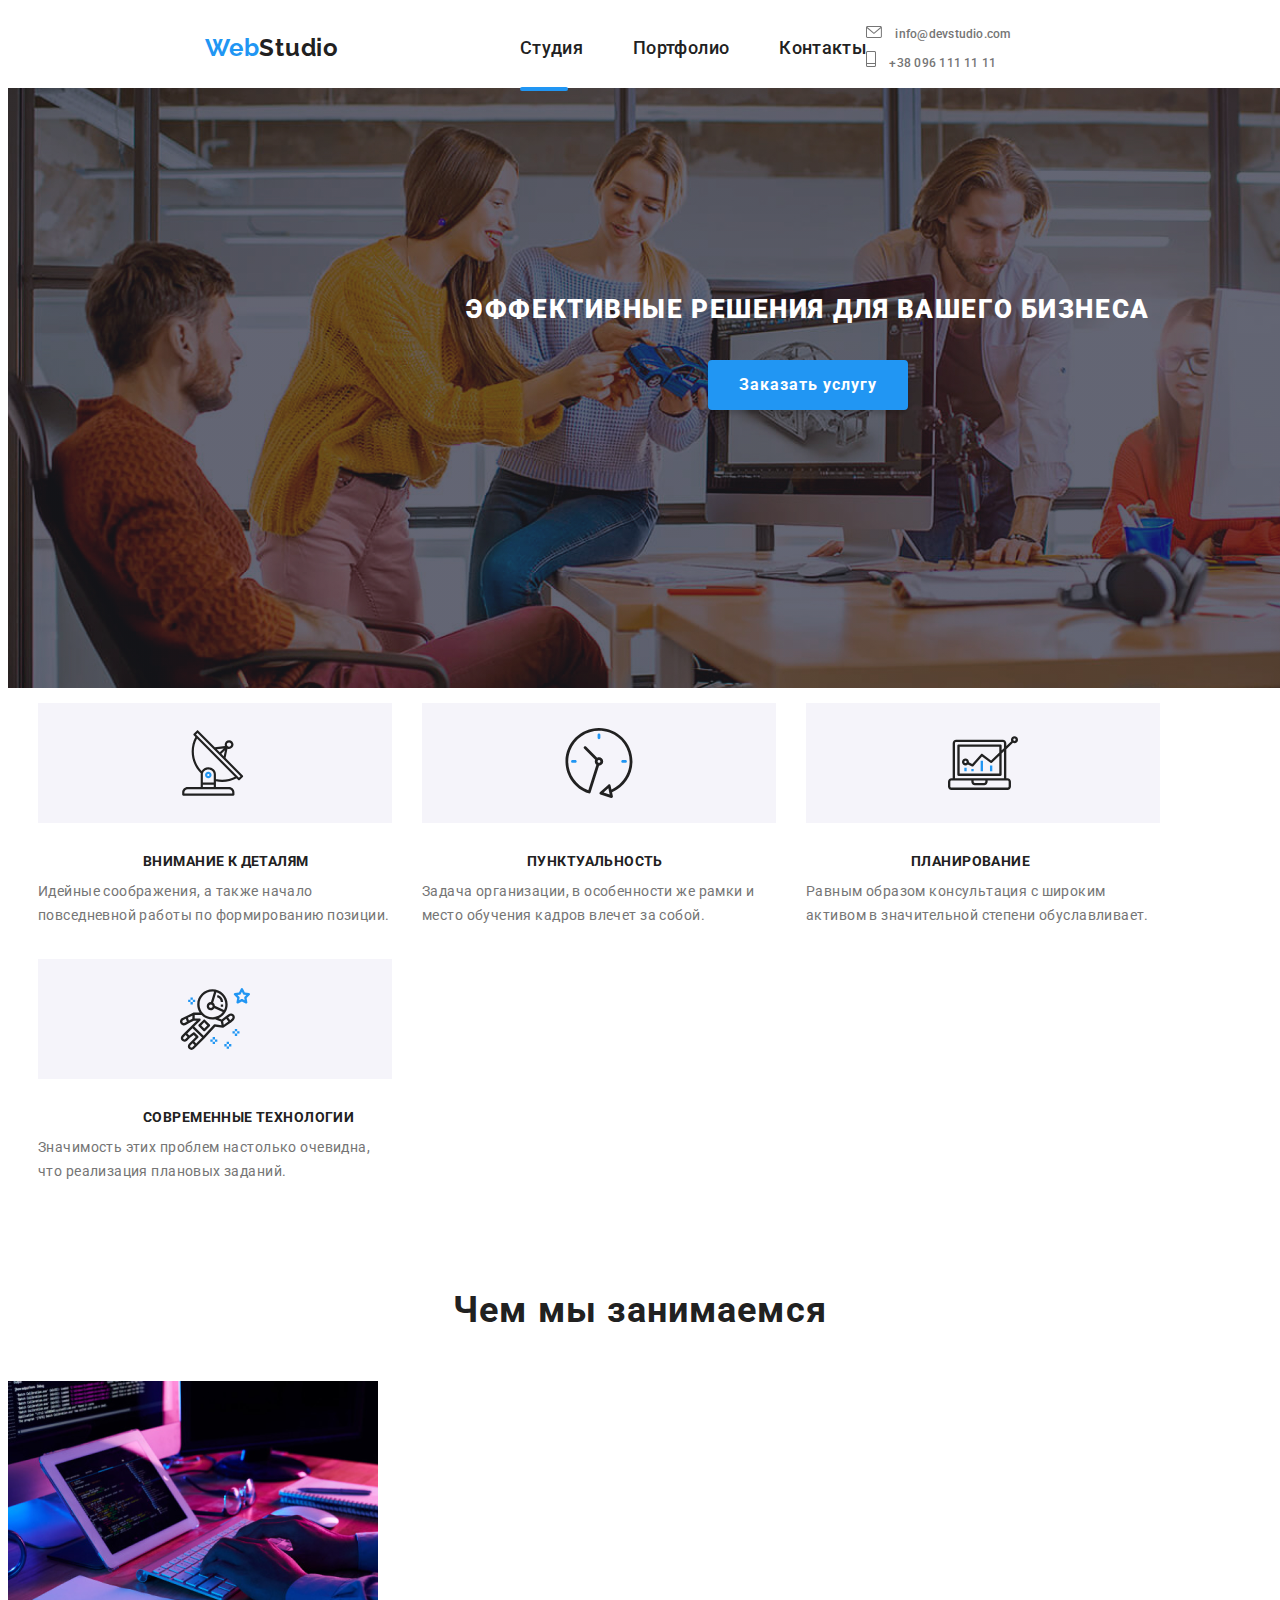
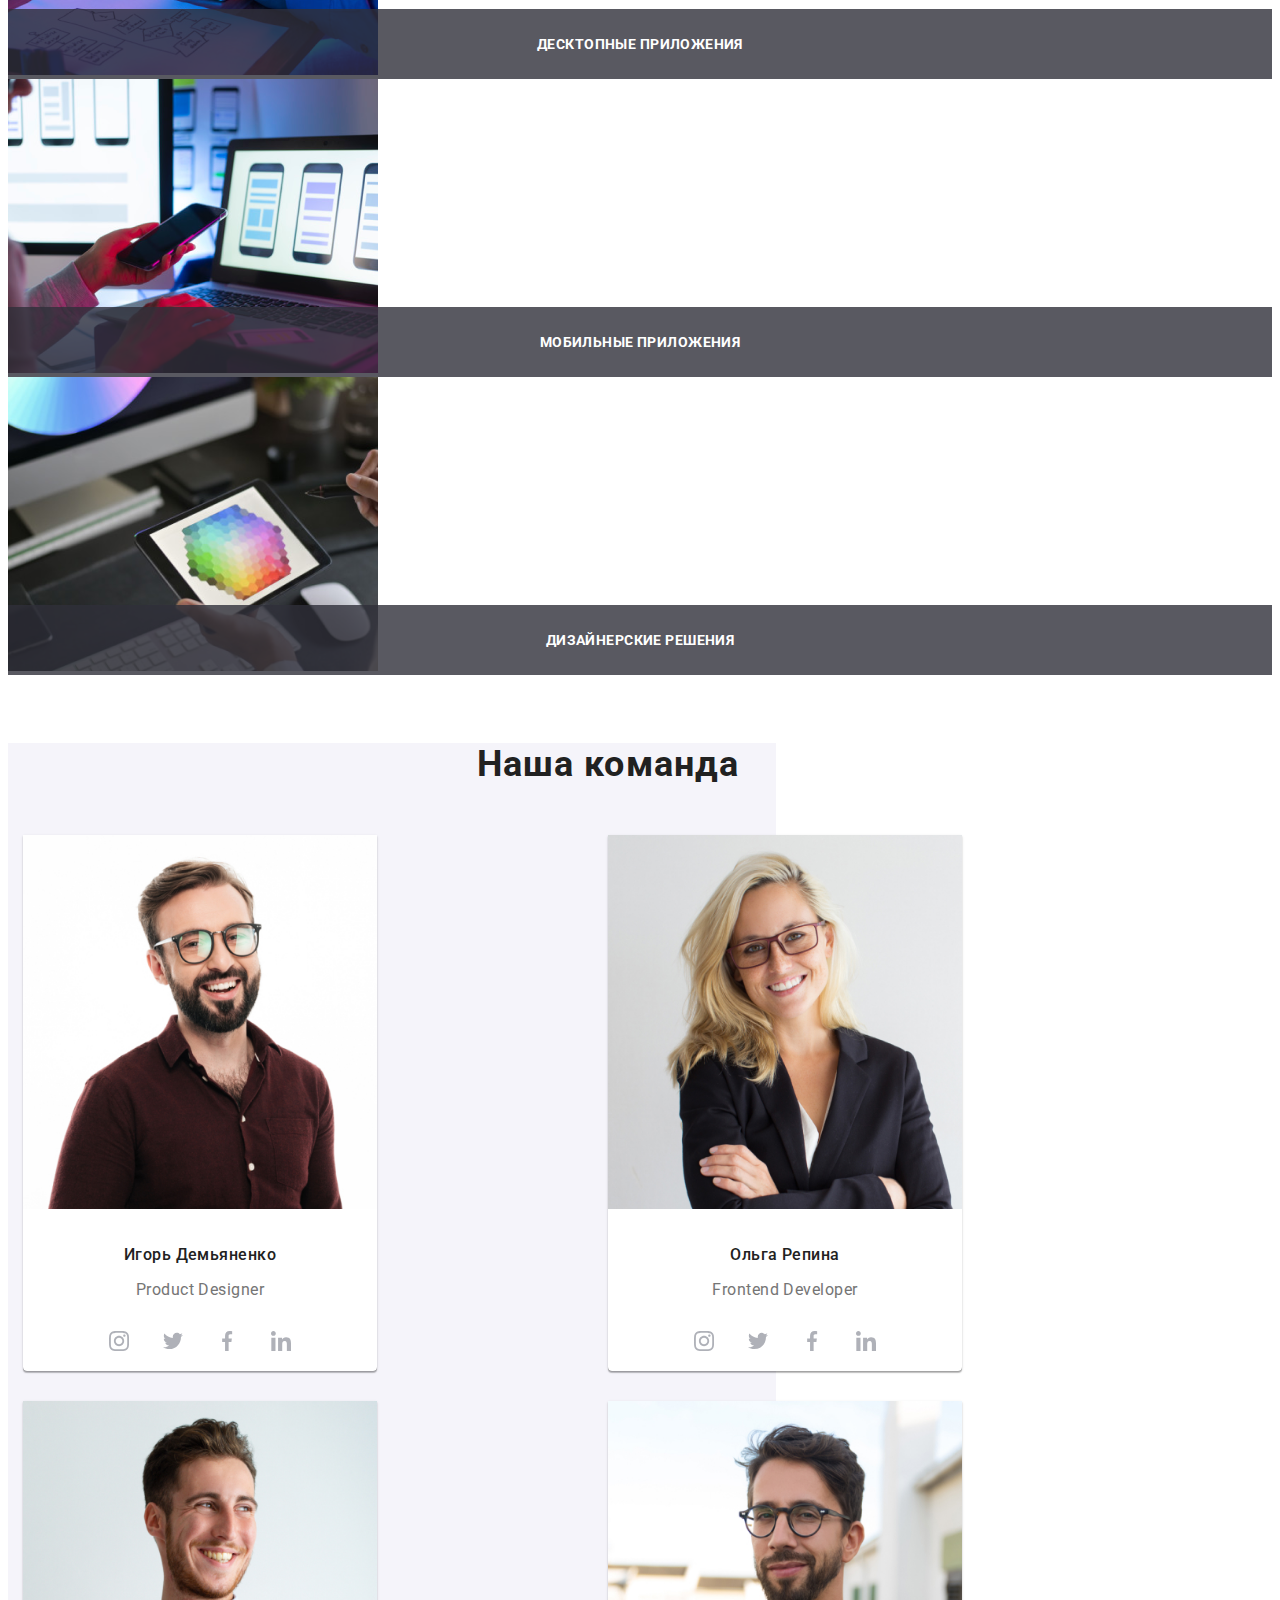
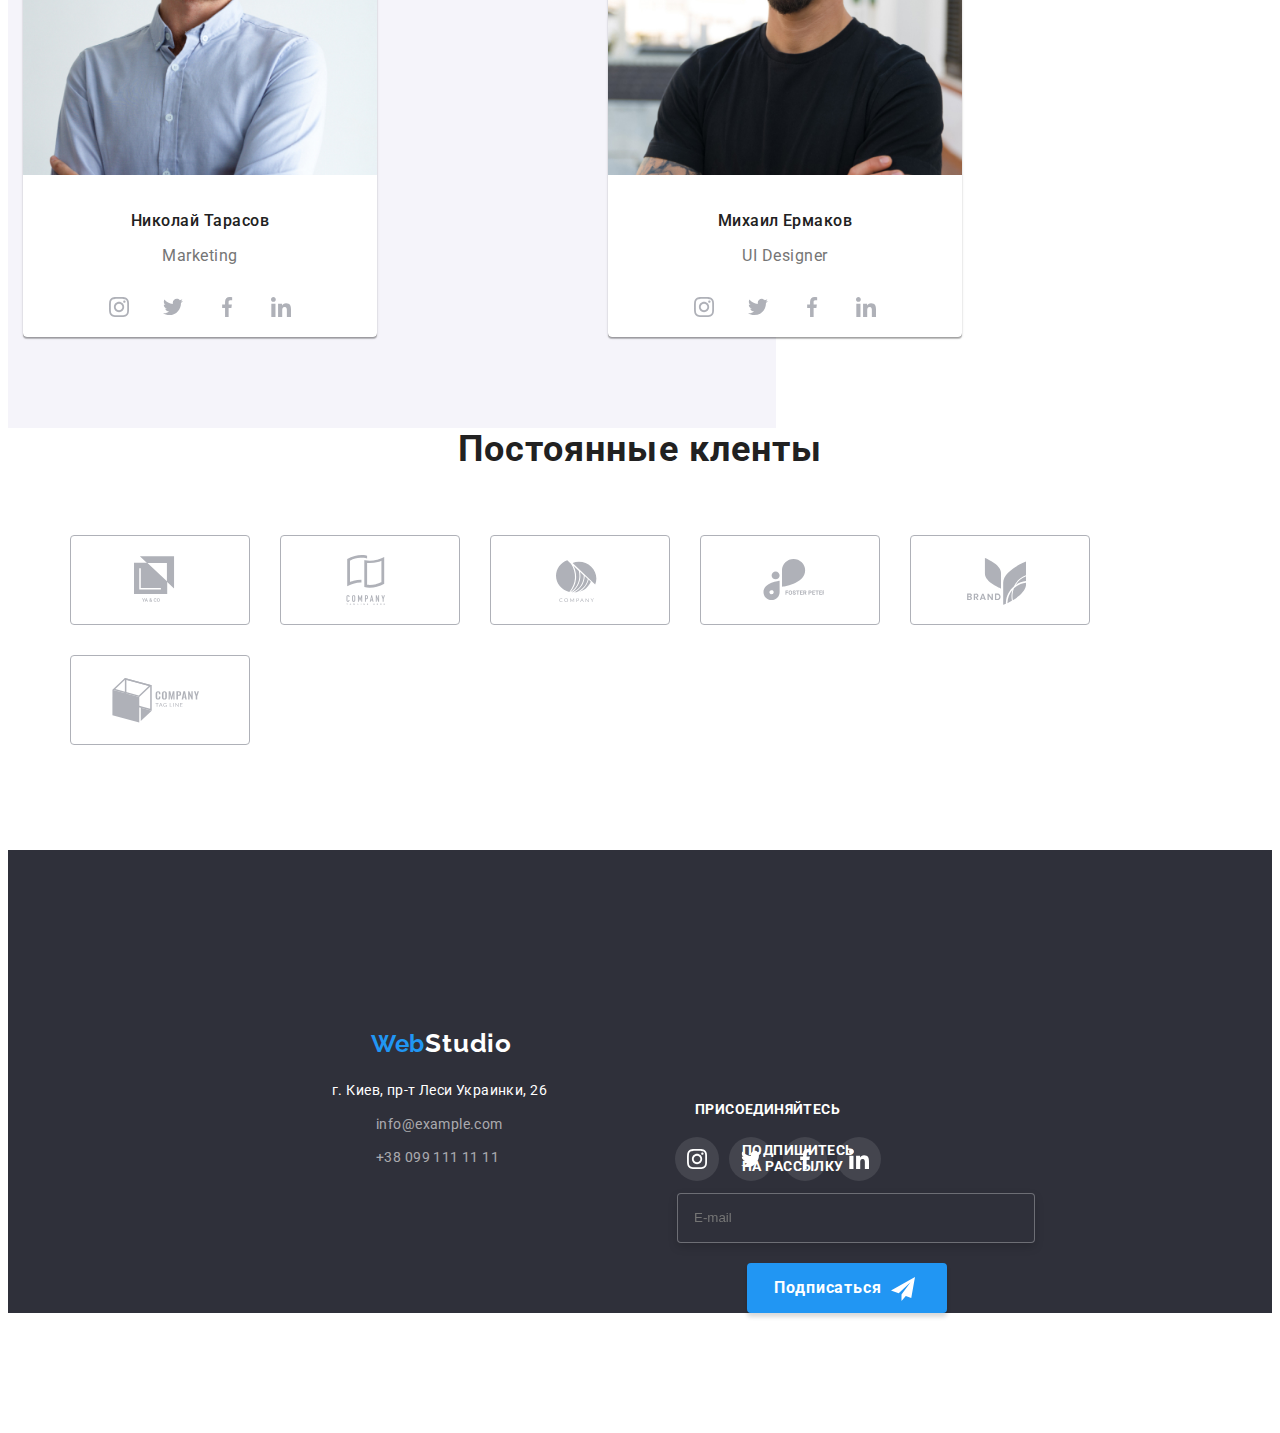
==== index.html @ 02d56c8c "update" ====
<!DOCTYPE html>
<html lang="ru">

<head>
    <meta charset="UTF-8" />
    <meta name="viewport" content="width=device-width, initial-scale=1.0" />
    <link href="https://fonts.googleapis.com/css2?family=Raleway:wght@700&family=Roboto:wght@400;500&display=swap" rel="stylesheet">
    <link rel="stylesheet" href="https://cdnjs.cloudflare.com/ajax/libs/modern-normalize/1.0.0/modern-normalize.min.css"
        integrity="sha512-ISS7cAi1PEhQ8jnbJpJZMd29NlhNj4AWYyLOSp2CE/CsHxTCu+r+t0D2yoJudVrd0/8fTVPUVDzY5Tvli75u/g=="
        crossorigin="anonymous" />
    <link rel="stylesheet" href="./sass/main.css">
    <title>Document</title>
</head>

<body>




    
    <!-- nav -->
    <header class="header">
        <div class="container">
            <nav class="navbar">

                
                    <button type="button"
                     class="menu-button"
                    aria-expanded="false"
                    aria-controls="menu-container"
                    data-menu-button>
                    <svg
                    width="40"
                    height="40"
                    aria-label="Переключатель мобильного меню">
               
                   
                        
                    
                        <use class="icon-cross" href='./img/svg/close-black.svg'></use>
                        <use class="icon-menu" href="./img/svg/burger.svg"></use>
                    </svg>
                    
                   
                </button>

                  <ul class="list webstudio">
                    <li class="item">
                        <a class="link-portfolio" href="index.html" lang="en"><span
                            class="webstudio-span">Web</span><span class="webstudio-span-studio">Studio</span></a>
                    </li>
                    
                </ul>

                <div class="menu-container" id="menu-container" data-menu>
                        <ul class="list portfolio-contacts">
                   
                       
                    
                    <li class="item"><a class="link-portfolio studio" href="">Студия</a></li>
                    <li class="item"><a class="link-portfolio portfolio-index" href="portfolio.html">Портфолио</a></li>
                    <li class="item"><a class="link-portfolio contact" href="">Контакты</a></li>
                   


                </ul>

                <ul class="list contacts">
                    <li class="item">
                       
                        <a class="link-mail" href="mailto:info@devstudio.com" lang="en">
                            <svg class="envelope">
                                <use href = "./img/svg/sprite.svg#envelope">
    
                                </use>
                            </svg>
                            info@devstudio.com</a>
                       
                       
                    </li>
                  
                    <li class="item">
                        
                        <a class="contacts-phone" href="tel:+380961111111">
                            <svg class="smartphone">
                                <use href = "./img/svg/sprite.svg#smartphone">
                                    </use>
                            </svg>
                            +38 096 111 11 11</a>
                        </li>
                </ul>
                </div>
               
               
                     
                
               
            </nav>
        </div>
    </header>
   
        <!-- герой -->
    <section class="hero overlay">
        <div class="container-no-padding-hero">
            <h1 class="hero-title">Эффективные решения для вашего бизнеса</h1>
            
           
            <button class="hero-link" data-modal-open> Заказать услугу</button>

        
         </div>
    </section>

    <!-- чем мы занимаемся -->

    <section class="features">
       <div class="container">
        <div class="flex-container">
            
           <ul class="list flex-container">
               
               <li class="flex-element">
                <div class="tumb">
                    <svg class="clock"  style="width:65.32px; height:70px;">
               <use href = "./img/svg/sprite.svg#antenna"></use>
           </svg>
              </div>
              
                    <h3>Внимание к деталям</h3>
             
               
                   <div class="box">
                    <p class="features-text">Идейные соображения, а также начало повседневной работы по формированию позиции.</p>
                   </div>
                   
                   
                  
                    
            
                   
                  
               </li>
               <li class="flex-element">
                   <div class="tumb">
                         <svg class="clock" style="width:70px; height:70px;">
                    <use href = "./img/svg/sprite.svg#clock"></use>
                </svg>
                   </div>
               
                   
                   <h3 >Пунктуальность</h3>
                   <div class="box">
                    <p class="features-text">Задача организации, в особенности же рамки и место обучения кадров влечет за собой.</p>
                   </div>
                   
                   
                  
               </li>

               <li class="flex-element">
                <div class="tumb">
                    <svg class="clock" style="width:70px; height:70px;">
               <use href = "./img/svg/sprite.svg#diagram"></use>
           </svg>
              </div>
                   <h3 >Планирование</h3>
                   <div class="box">
                        <p class="features-text">Равным образом консультация с широким активом в значительной степени обуславливает.</p>
                   </div>
                   
                   
                   
               </li>
               <li class="flex-element">
                <div class="tumb">
                    <svg class="clock" style = "width: 70px; height:70px;">
               <use href = "./img/svg/sprite.svg#astronaut"></use>
           </svg>
              </div>
               
                   <h3 >Современные технологии</h3>
                   <div class="box">
                    <p class="features-text">Значимость этих проблем настолько очевидна, что реализация плановых заданий.</p>
                   </div>
                    
                  
               </li>
           </ul>

        </div>
        </div>
      </section>



      <section class="what-are-we">
             <h2 class="secondary-title">Чем мы занимаемся</h2>
        <ul class="list flex-container-pictures">
            <li class="features-pictures"><img src="./img/img.png" alt="">
                <div class="pictures-transit">
                    <p>
                        Десктопные приложения
                    </p>
                </div>
            </li>
            <li class="features-pictures"><img src="./img/img-2.png" alt="">
                 <div class="pictures-transit">
                    <p>
                        Мобильные приложения
                    </p>
                </div>
            </li>
            <li class="features-pictures"><img src="./img/img-3.png" alt="">
                 <div class="pictures-transit">
                    <p>
                        Дизайнерские решения
                    </p>
                </div>
            </li>
        </ul>
   

      </section>
       
   

    <!-- наша команда -->

    <section class="our-team">
      
     <div class="container">
         <div class="team-title">
            <h2 class="clients-title">
                Наша команда
            </h2>
         </div>
        
         <ul class="team-list list">
             <li class="item-team">
                 <div class="card">
                    <img class="card-image"

                    srcset="./img/team-members/mobile/450x460x1_team-members/img-24.jpg   480w,
                            ./img/team-members/mobile/450x460x2_team-members/img-24.jpg   480w,
                            ./img/team-members/tablet/354x374x1/img-24.jpg                768w,
                            ./img/team-members/tablet/354x374x2/img-25.jpg                768w,
                            ./img/team-members/desktop/270x260x1/img-24.jpg               1200w,
                            ./img/team-members/desktop/270x260x2/img-25.jpg               1200w,
                            "
                            src="img/team-members/original/img-4.png"
                            
                            alt="team-mate"
                            
                            sizes="(min-width:1200px) 15vw, (min-width:768px) 25vw,
                                   (min-width:480px) 50vw, 100vw" />
                            
                    <div class="card-content">
                        <h3 class="team-member">
                            Игорь Демьяненко
                        </h3>
                        <p class="team-text" style="margin: 0;">
                            Product Designer
                        </p>
                        <ul class="list social-networks">
                            <li class="social-networks-item">
                                <a class="social-networks-link" href="https://instagram.com" target="blank" rel="noopener noreferer" aria-label="Instagram">
                                <svg class="social-networks-icons">
                                    <use href = "./img/svg/sprite.svg#instagram"></use>
                                </svg>
                                </a>

                            </li>
                            <li class="social-networks-item">
                                <a class="social-networks-link" href="https://twitter.com" target="blank" rel="noopener noreferer" aria-label="Twitter">
                                <svg class="social-networks-icons">
                                    <use href = "./img/svg/sprite.svg#twitter"></use>
                                </svg>
                                </a>
                            </li>
                            <li class="social-networks-item">
                                <a class="social-networks-link" href="https://facebook.com" target="blank" rel="noopener noreferer" aria-label="Facebook">
                                <svg class="social-networks-icons">
                                    <use href = "./img/svg/sprite.svg#facebook"></use>
                                </svg>
                                </a>
                            </li>
                            <li class="social-networks-item">
                                <a class="social-networks-link" href="https://linkedin.com" target="blank" rel="noopener noreferer" aria-label="linkedin">
                                <svg class="social-networks-icons">
                                    <use href = "./img/svg/sprite.svg#linkedin"></use>
                                </svg>
                                </a>
                            </li>
                        </ul>
                        <!-- конец div card-content -->
                        </div>
                
                <!-- конец div card-content -->
                </div>
                <!-- конец item-team -->
             </li>

             
             <li class="item-team">
                <div class="card">
                     <img class="card-image"

                    srcset="./img/team-members/mobile/450x460x1_team-members/img-25.jpg      480w,
                            ./img/team-members/mobile/450x460x2_team-members/img-25-2x.jpg   480w,
                            ./img/team-members/tablet/354x374x1/img-26.jpg                   768w,
                            ./img/team-members/tablet/354x374x2/img-27.jpg                   768w,
                            ./img/team-members/desktop/270x260x1/img-26.jpg                  1200w,
                            ./img/team-members/desktop/270x260x2/img-27.jpg                  1200w,
                            "
                            src="img/team-members/original/img-5.png"
                            
                            alt="team-mate"
                            
                            sizes="(min-width:1200px) 15vw, (min-width:768px) 25vw,
                                   (min-width:480px) 50vw, 100vw" />
                    <div class="card-content" >
                        <h3 class="team-member">
                            Ольга Репина
                        </h3>
                        <p class="team-text">
                            Frontend Developer
                        </p>
                        <ul class="list social-networks">
                            <li class="social-networks-item">
                                <a class="social-networks-link" href="https://instagram.com" target="blank" rel="noopener noreferer" aria-label="Instagram">
                                <svg class="social-networks-icons">
                                    <use href = "./img/svg/sprite.svg#instagram"></use>
                                </svg>
                                </a>

                            </li>
                            <li class="social-networks-item">
                                <a class="social-networks-link" href="https://twitter.com" target="blank" rel="noopener noreferer" aria-label="Twitter">
                                <svg class="social-networks-icons">
                                    <use href = "./img/svg/sprite.svg#twitter"></use>
                                </svg>
                                </a>
                            </li>
                            <li class="social-networks-item">
                                <a class="social-networks-link" href="https://facebook.com" target="blank" rel="noopener noreferer" aria-label="Facebook">
                                <svg class="social-networks-icons">
                                    <use href = "./img/svg/sprite.svg#facebook"></use>
                                </svg>
                                </a>
                            </li>
                            <li class="social-networks-item">
                                <a class="social-networks-link" href="https://linkedin.com" target="blank" rel="noopener noreferer" aria-label="linkedin">
                                <svg class="social-networks-icons">
                                    <use href = "./img/svg/sprite.svg#linkedin"></use>
                                </svg>
                                </a>
                            </li>
                        </ul>
                        <!-- конец div card-content -->
                        </div>
                
                <!-- конец div card-content -->
                </div>
                <!-- конец item-team -->
             </li>

             <li class="item-team">
                 <div class="card">
                    <img class="card-image"

                    srcset="./img/team-members/mobile/450x460x1_team-members/img-26.jpg      480w,
                            ./img/team-members/mobile/450x460x2_team-members/img-26-2x.jpg   480w,
                            ./img/team-members/tablet/354x374x1/img-28.jpg                   768w,
                            ./img/team-members/tablet/354x374x2/img-29.jpg                   768w,
                            ./img/team-members/desktop/270x260x1/img-28.jpg                  1200w,
                            ./img/team-members/desktop/270x260x2/img-29.jpg                  1200w,
                            "
                            src="img/team-members/original/img-6.png"
                            
                            alt="team-mate"
                            
                            sizes="(min-width:1200px) 15vw, (min-width:768px) 25vw,
                                   (min-width:480px) 50vw, 100vw" />
                    <div class="card-content">
                        <h3 class="team-member">
                            Николай Тарасов
                        </h3>
                        <p class="team-text">
                            Marketing
                        </p>
                        <ul class="list social-networks">
                            <li class="social-networks-item">
                                <a class="social-networks-link" href="https://instagram.com" target="blank" rel="noopener noreferer" aria-label="Instagram">
                                <svg class="social-networks-icons">
                                    <use href = "./img/svg/sprite.svg#instagram"></use>
                                </svg>
                                </a>

                            </li>
                            <li class="social-networks-item">
                                <a class="social-networks-link" href="https://twitter.com" target="blank" rel="noopener noreferer" aria-label="Twitter">
                                <svg class="social-networks-icons">
                                    <use href = "./img/svg/sprite.svg#twitter"></use>
                                </svg>
                                </a>
                            </li>
                            <li class="social-networks-item">
                                <a class="social-networks-link" href="https://facebook.com" target="blank" rel="noopener noreferer" aria-label="Facebook">
                                <svg class="social-networks-icons">
                                    <use href = "./img/svg/sprite.svg#facebook"></use>
                                </svg>
                                </a>
                            </li>
                            <li class="social-networks-item">
                                <a class="social-networks-link" href="https://linkedin.com" target="blank" rel="noopener noreferer" aria-label="linkedin">
                                <svg class="social-networks-icons">
                                    <use href = "./img/svg/sprite.svg#linkedin"></use>
                                </svg>
                                </a>
                            </li>
                        </ul>
                        <!-- конец div card-content -->
                        </div>
                
                <!-- конец div card-content -->
                </div>
                <!-- конец item-team -->
             </li>
             

             <li class="item-team">
                <div class="card">
                     <img class="card-image"

                    srcset="./img/team-members/mobile/450x460x1_team-members/img-27.jpg      480w,
                            ./img/team-members/mobile/450x460x2_team-members/img-24-2x.jpg   480w,
                            ./img/team-members/tablet/354x374x1/img-30.jpg                   768w,
                            ./img/team-members/tablet/354x374x2/img-31.jpg                   768w,
                            ./img/team-members/desktop/270x260x1/img-30.jpg                  1200w,
                            ./img/team-members/desktop/270x260x2/img-31.jpg                  1200w,
                            "
                            src="img/team-members/original/img-44.jpg"
                            
                            alt="team-mate"
                            
                            sizes="(min-width:1200px) 15vw, (min-width:768px) 25vw,
                                   (min-width:480px) 50vw, 100vw" />
                    <div class="card-content">
                        <h3 class="team-member" >
                            Михаил Ермаков
                        </h3>
                        <p class="team-text">
                            UI Designer
                        </p>
                       
                        <ul class="list social-networks">
                            <li class="social-networks-item">
                                <a class="social-networks-link" href="https://instagram.com" target="blank" rel="noopener noreferer" aria-label="Instagram">
                                <svg class="social-networks-icons">
                                    <use href = "./img/svg/sprite.svg#instagram"></use>
                                </svg>
                                </a>

                            </li>
                            <li class="social-networks-item">
                                <a class="social-networks-link" href="https://twitter.com" target="blank" rel="noopener noreferer" aria-label="Twitter">
                                <svg class="social-networks-icons">
                                    <use href = "./img/svg/sprite.svg#twitter"></use>
                                </svg>
                                </a>
                            </li>
                            <li class="social-networks-item">
                                <a class="social-networks-link" href="https://facebook.com" target="blank" rel="noopener noreferer" aria-label="Facebook">
                                <svg class="social-networks-icons">
                                    <use href = "./img/svg/sprite.svg#facebook"></use>
                                </svg>
                                </a>
                            </li>
                            <li class="social-networks-item">
                                <a class="social-networks-link" href="https://linkedin.com" target="blank" rel="noopener noreferer" aria-label="linkedin">
                                <svg class="social-networks-icons">
                                    <use href = "./img/svg/sprite.svg#linkedin"></use>
                                </svg>
                                </a>
                            </li>
                        </ul>
                        
                    </div>
                 </div>
             </li>
             <!-- конец team-list -->
         </ul>
         
         <!-- конец дива team-container -->
             </div>  
         <!--конец секции наша команда  -->
    </section>


<section class="clients">
    <div class="container">

    
        <h2 class="clients-title">
            Постоянные кленты
        </h2>
        

        
        <ul class="list clients-container">
            <li class= "list-element">
               <a href="" class="clients-link">
                   <svg class="logo logo-clients-one">
                       <use href = "./img/svg/sprite.svg#logo-1">

                       </use>
                   </svg>
               </a> 
            </li>

            <li class= "list-element">
                <a href="" class="clients-link">
                    <svg class="logo logo-clients-two">
                        <use href = "./img/svg/sprite.svg#logo-2">
 
                        </use>
                    </svg>
                </a> 
             </li>
             <li class= "list-element">
                <a href="" class="clients-link">
                    <svg class="logo logo-clients-three">
                        <use href = "./img/svg/sprite.svg#logo-3">
 
                        </use>
                    </svg>
                </a> 
             </li>
             <li class= "list-element">
                <a href="" class="clients-link">
                    <svg class=" logo logo-clients-four">
                        <use href = "./img/svg/sprite.svg#logo-4">
 
                        </use>
                    </svg>
                </a> 
             </li>
             <li class= "list-element">
                <a href="" class="clients-link">
                    <svg class="logo logo-clients-five">
                        <use href = "./img/svg/sprite.svg#logo-5">
 
                        </use>
                    </svg>
                </a> 
             </li>
             <li class= "list-element">
                <a href="" class="clients-link">
                    <svg class=" logo logo-clients-six">
                        <use href = "./img/svg/sprite.svg#logo-6">
 
                        </use>
                    </svg>
                </a> 
             </li>

        </ul>
    </div>
    
    
</section>

   
   
   <section class="footer-section">
       <div class="container">

       
            <footer class="footer">
                <div class="adress">
                <a class="footer-webstudio-link" href=""><span class="webstudio-span">Web</span><span
                        class="footer-webstudio-span-studio">Studio</span></a>
                <address class="footer-address">
                    <div class="address-span">
                        <p>
                             г. Киев, пр-т Леси Украинки, 26 
                        </p>
                       
                    </div>
                    
                    <a class="address-contacts-mail" href="mailto:info@example.com">info@example.com</a>
                   
                    <a class="address-contacts-phone" href="tel:+380991111111">+38 099 111 11 11</a>
                </address>
                </div>
      
          
           <div class="join">
            <h4 class="footer-joinup-title">Присоединяйтесь</h4>
        
            <ul class="list social-networks">
                <li class="social-networks-item">
                    <a class="footer-networks-link" href="https://instagram.com" target="blank" rel="noopener noreferer" aria-label="Instagram">
                    <svg class="footer-networks-icons">
                        <use href = "./img/svg/sprite.svg#instagram"></use>
                    </svg>
                    </a>

                </li>
                <li class="social-networks-item">
                    <a class="footer-networks-link" href="https://twitter.com" target="blank" rel="noopener noreferer" aria-label="Twitter">
                    <svg class="footer-networks-icons">
                        <use href = "./img/svg/sprite.svg#twitter"></use>
                    </svg>
                    </a>
                </li>
                <li class="social-networks-item">
                    <a class="footer-networks-link" href="https://facebook.com" target="blank" rel="noopener noreferer" aria-label="Facebook">
                    <svg class="footer-networks-icons">
                        <use href = "./img/svg/sprite.svg#facebook"></use>
                    </svg>
                    </a>
                </li>
                <li class="social-networks-item">
                    <a class="footer-networks-link" href="https://linkedin.com" target="blank" rel="noopener noreferer" aria-label="linkedin">
                    <svg class="footer-networks-icons">
                        <use href = "./img/svg/sprite.svg#linkedin"></use>
                    </svg>
                    </a>
                </li>
            </ul>
           
        </div>

        <div class="telegram">
            
            <ul class="list social-networks telegram-links">
                <li class="telegram-networks-item">
                    <h4 class="footer-joinup-title telegram-title">Подпишитесь на рассылку</h4>
                    <form class="telegram-form">
                        <label class="telegram__label">
                            <input class="footer-input" type="email" name="почта" placeholder="E-mail">

                        </label>

                         <button  class="telegram-button">
                             <span class="telegram-button-span">
                                 Подписаться
                             </span>
                          
                         
                           
                        </button>
                       
                    </form>
                    
                </li>
            </ul>

        </div>
            </footer>
    </div>
       
    </section>
    
<div class="backdrop is-hidden" data-modal>
                 <div class="modal">
                     <button class="close" data-modal-close>
                        <svg class="icon-close">
                            <use href="./img/svg/close-2.svg">

                            </use>
                        </svg>
                     </button>

                   <form class="form">
                       <b class="form-title">Оставьте свои данные, мы вам перезвоним</b>
                       
                           <label class="form-field">
                                 <input class="form-input" placeholder=" "  type="text" name="name" style="outline:none">
                                <span class="form-label">Имя</span> 
                                <span class="form-person-span">
                                         <svg class="form-person">
                                  <use href="./img/svg/form.svg#icon-person"></use>
                              </svg>
                                </span>
                                   
                                
                           </label>
                             
                              
                         
                         
                       
                           <label class="form-field">
                                  <input class="form-input" placeholder=" " type="tel" name="телефон" style="outline:none">
                                   <span class="form-label">Телефон</span> 
                                <span class="form-person-span">
                                    <svg class="form-person">
                                  <use href="./img/svg/form.svg#icon-phone"></use>
                              </svg>
                                </span>
                           </label>
                        
                         
                             <label class="form-field">
                                     <input class="form-input" placeholder=" " type="email" name=" почта" style="outline:none">
                                     <span class="form-label">Почта</span> 
                                <span class="form-person-span">
                                    <svg class="form-person">
                                  <use href="./img/svg/form.svg#icon-email"></use>
                              </svg>
                                </span>
                             </label>
                          <span class="textarea-span">Комментарий</span>
                          <label class="form-field">
                             
                                <textarea class="comment" name="comment" id="comment"  rows="10" placeholder="Введите текст"></textarea>
                                
                          </label>
                             
                          
                        
                     
                        
                     
                       
                      
                          <label class="checkbox-label" style="display: flex; justify-content: center;">
                             <input type="checkbox" class="checkbox" name="чекбокс" value="agreement" style="outline: none;">
                              <span class="icon-check"></span>

                             <span class="contract-text"> Соглашаюсь с рассылкой и принимаю</span>  <span><a class="checkbox-link" href="">Условия договора</a> </span>
                             
                         </label>
                          


                        
                            
                         <button class="form-btn" type="submit">Отправить</button>
                   </form>
                 </div>
            </div>
  

            <div class="backdrop menu is-hidden" data-modal="">
                <div class="modal">
                         Lorem ipsum dolor sit amet consectetur adipisicing elit. Repudiandae aspernatur reiciendis nam officiis sequi dolor nobis, recusandae assumenda repellat iusto!
                </div>
               
            </div>

     <script src="./js/modal.js"></script>
     <script src="./js/menu.js"></script>
</body>

</html>
---- sass/main.css ----
@charset "UTF-8";
:root {
  --time: 250ms;
  --animate: cubic-bezier(0.4, 0, 0.2, 1);
}

/* осановные утилиты */
html {
  -webkit-box-sizing: border-box;
          box-sizing: border-box;
}

*,
*::before,
*::after {
  -webkit-box-sizing: inherit;
          box-sizing: inherit;
}

body.modal-open {
  overflow: hidden;
}

p {
  margin: 0;
  padding: 0;
}

img {
  display: inline-block;
  max-width: 100%;
  height: auto;
}

.list {
  list-style: none;
  padding: 0;
  margin: 0;
}

.header > .container {
  height: 80px;
}

.container {
  margin-left: auto;
  margin-right: auto;
  padding-right: 15px;
  padding-left: 15px;
  padding-bottom: 60px;
}

@media (min-width: 480px) {
  .container {
    width: 480px;
    padding-bottom: 60px;
  }
}

@media (min-width: 768px) {
  .container {
    width: 768px;
  }
}

@media (min-width: 1200px) {
  .container {
    width: 1200px;
  }
}

/*/ здесь прописываем ховеры и фокусы /*/
.link-portfolio:hover {
  color: #2196f3;
  -webkit-transition: all 250ms, cubic-bezier(0.4, 0, 0.2, 1);
  transition: all 250ms, cubic-bezier(0.4, 0, 0.2, 1);
}

.link-portfolio:focus {
  color: #2196f3;
  -webkit-transition: all 250ms, cubic-bezier(0.4, 0, 0.2, 1);
  transition: all 250ms, cubic-bezier(0.4, 0, 0.2, 1);
}

.flex-container {
  -ms-flex-wrap: wrap;
      flex-wrap: wrap;
  display: -webkit-box;
  display: -ms-flexbox;
  display: flex;
}

@media (min-width: 480px) {
  .flex-container {
    width: 480px;
  }
}

@media (min-width: 768px) {
  .flex-container {
    width: 768px;
  }
}

@media (min-width: 1200px) {
  .flex-container {
    width: 1200px;
  }
}

@media (min-width: 480px) {
  .header {
    width: 480px;
  }
}

@media (min-width: 768px) {
  .header {
    width: 768px;
  }
}

@media (min-width: 1200px) {
  .header {
    width: 1200px;
  }
}

.button-items, .button-items-website, .button-items-all, .button-items-apps, .button-items-disign, .button-items-marketing {
  font-family: Roboto;
  font-style: normal;
  font-weight: 500;
  font-size: 16px;
  line-height: 26px;
  /* identical to box height, or 162% */
  text-align: center;
  letter-spacing: 0.03em;
  color: #212121;
}

.button-items-website:hover, .button-items-all:hover, .button-items-apps:hover, .button-items-disign:hover, .button-items-marketing:hover {
  background-color: #2196F3;
  color: white;
  -webkit-transition: all 250ms, cubic-bezier(0.4, 0, 0.2, 1);
  transition: all 250ms, cubic-bezier(0.4, 0, 0.2, 1);
}

.button-items, .button-items-website, .button-items-all, .button-items-apps, .button-items-disign, .button-items-marketing {
  padding: 6px 22px;
  min-width: 73px;
  border-radius: 4px;
  border: transparent;
  background-color: #F5F4FA;
  height: 38px;
}

.transition-text p {
  font-family: Roboto;
  font-style: normal;
  font-weight: normal;
  font-size: 18px;
  line-height: 28px;
  /* or 156% */
  letter-spacing: 0.03em;
  color: #FFFFFF;
}

.clients-title {
  font-family: Roboto;
  font-style: normal;
  font-weight: bold;
  font-size: 36px;
  line-height: 42px;
  text-align: center;
  letter-spacing: 0.03em;
  color: #212121;
}

.close, .icon-close, .icon-close:hover {
  background-size: contain;
  background-repeat: no-repeat;
  background-origin: border-box;
}

@media (min-width: 768px) {
  .product-thumb {
    position: relative;
    overflow: hidden;
  }
}

/* .product-thumb:hover::before{
  opacity: 1;
} */
.product-thumb::before {
  display: inline-block;
  content: "";
  position: absolute;
  width: 100%;
  height: 100%;
  background-color: rgba(33, 150, 243, 0.9);
  opacity: 0;
  -webkit-transform: translateY(100%);
          transform: translateY(100%);
  -webkit-transition: -webkit-transform 250ms cubic-bezier(0.4, 0, 0.2, 1);
  transition: -webkit-transform 250ms cubic-bezier(0.4, 0, 0.2, 1);
  transition: transform 250ms cubic-bezier(0.4, 0, 0.2, 1);
  transition: transform 250ms cubic-bezier(0.4, 0, 0.2, 1), -webkit-transform 250ms cubic-bezier(0.4, 0, 0.2, 1);
}

.card-portfolio:hover .product-thumb::before {
  -webkit-transform: translateY(0);
          transform: translateY(0);
  opacity: 1;
  /* transition: transform 250ms cubic-bezier(0.4, 0, 0.2, 1); */
  -webkit-transition: -webkit-transform all var(--time, --animate);
  transition: -webkit-transform all var(--time, --animate);
  transition: transform all var(--time, --animate);
  transition: transform all var(--time, --animate), -webkit-transform all var(--time, --animate);
}

.transition-text {
  padding: 30px;
  position: absolute;
  top: 0;
  left: 0;
  width: 322px;
  height: 168px;
  opacity: 0;
  -webkit-transform: translateY(100%);
          transform: translateY(100%);
  -webkit-transition: -webkit-transform all var(--time, --animate);
  transition: -webkit-transform all var(--time, --animate);
  transition: transform all var(--time, --animate);
  transition: transform all var(--time, --animate), -webkit-transform all var(--time, --animate);
}

.card-portfolio:hover .transition-text {
  opacity: 1;
  -webkit-transform: translateY(0);
          transform: translateY(0);
  -webkit-transition: -webkit-transform 250ms cubic-bezier(0.4, 0, 0.2, 1);
  transition: -webkit-transform 250ms cubic-bezier(0.4, 0, 0.2, 1);
  transition: transform 250ms cubic-bezier(0.4, 0, 0.2, 1);
  transition: transform 250ms cubic-bezier(0.4, 0, 0.2, 1), -webkit-transform 250ms cubic-bezier(0.4, 0, 0.2, 1);
  -webkit-transition: all var(--time, --animate);
  transition: all var(--time, --animate);
}

/* анимация в индекс html */
.features-pictures {
  position: relative;
}

.pictures-transit {
  display: inline-block;
  position: absolute;
  bottom: 0;
  left: 0;
  width: 100%;
  height: 70px;
  background-color: rgba(47, 48, 58, 0.8);
}

.pictures-transit p {
  font-family: Roboto;
  font-style: normal;
  font-weight: bold;
  font-size: 14px;
  line-height: 16px;
  text-align: center;
  letter-spacing: 0.03em;
  text-transform: uppercase;
  margin: 27px 82px;
  color: #FFFFFF;
}

.link-portfolio {
  position: relative;
}

.link-portfolio::before {
  display: inline-block;
  content: "";
  position: absolute;
  bottom: 0;
  left: 0;
  width: 48px;
  height: 4px;
  background-color: #2196f3;
  border-radius: 2px;
  opacity: 0;
}

.studio::before {
  display: inline-block;
  content: "";
  position: absolute;
  bottom: 0;
  width: 48px;
  height: 4px;
  background-color: #2196f3;
  border-radius: 2px;
  opacity: 1;
}

@media (max-width: 767px) {
  .studio::before {
    left: 180px;
  }
}

.portfolio::before {
  display: inline-block;
  content: "";
  position: absolute;
  bottom: 0;
  left: 0;
  width: 78px;
  height: 4px;
  background-color: #2196f3;
  border-radius: 2px;
  opacity: 1;
}

.link-portfolio:hover::before {
  opacity: 1;
  -webkit-transition: all var(--time, --animate);
  transition: all var(--time, --animate);
}

.portfolio-index::before {
  display: inline-block;
  content: "";
  position: absolute;
  bottom: 0;
  left: 165px;
  width: 78px;
  height: 4px;
  background-color: #2196f3;
  border-radius: 2px;
  opacity: 0;
}

.portfolio-index:hover::before {
  opacity: 1;
  -webkit-transition: all var(--time, --animate);
  transition: all var(--time, --animate);
}

.contact::before {
  display: inline-block;
  content: "";
  position: absolute;
  bottom: 0;
  left: 170px;
  width: 68px;
  height: 4px;
  background-color: #2196f3;
  border-radius: 2px;
  opacity: 0;
}

.contact:hover::before {
  opacity: 1;
  -webkit-transition: all var(--time, --animate);
  transition: all var(--time, --animate);
}

.backdrop {
  position: absolute;
  top: 50%;
  left: 50%;
  -webkit-transform: translate(-50%, -50%);
          transform: translate(-50%, -50%);
  width: 1600px;
  height: 1024px;
  background: rgba(0, 0, 0, 0.2);
}

.backdrop.is-hidden {
  opacity: 0;
  pointer-events: none;
}

.modal {
  position: absolute;
  top: 50%;
  left: 50%;
  -webkit-transform: translate(-50%, -50%);
          transform: translate(-50%, -50%);
  width: 528px;
  height: 581px;
  background: #FFFFFF;
  -webkit-box-shadow: 0px 1px 3px rgba(0, 0, 0, 0.12), 0px 1px 1px rgba(0, 0, 0, 0.14), 0px 2px 1px rgba(0, 0, 0, 0.2);
          box-shadow: 0px 1px 3px rgba(0, 0, 0, 0.12), 0px 1px 1px rgba(0, 0, 0, 0.14), 0px 2px 1px rgba(0, 0, 0, 0.2);
  border-radius: 4px;
}

.close {
  position: absolute;
  top: 0;
  right: 0;
  border: 1px solid white;
  background-color: #fff;
  cursor: pointer;
  margin-top: 8px;
  margin-right: 8px;
}

.icon-close {
  position: relative;
  width: 30px;
  height: 30px;
  fill: white;
  background-color: white;
  border: 1px solid rgba(0, 0, 0, 0.1);
  border-radius: 50%;
}

.icon-close {
  background-image: url(../img/svg/modal-close-black.svg);
}

.icon-close:hover {
  background-image: url(../img/svg/modal-close-blue.svg);
}

.navbar {
  display: -webkit-box;
  display: -ms-flexbox;
  display: flex;
  -webkit-box-align: center;
      -ms-flex-align: center;
          align-items: center;
  -webkit-box-pack: center;
      -ms-flex-pack: center;
          justify-content: center;
  height: 80px;
}

.navbar-portfolio {
  display: -webkit-box;
  display: -ms-flexbox;
  display: flex;
  -webkit-box-align: center;
      -ms-flex-align: center;
          align-items: center;
  -webkit-box-pack: center;
      -ms-flex-pack: center;
          justify-content: center;
  height: 80px;
  border-bottom: 1px solid #ECECEC;
}

.webstudio {
  margin-right: 0;
}

@media (min-width: 1200px) {
  .webstudio {
    margin-right: 93px;
  }
}

.portfolio-contacts {
  padding: 0;
  margin: 0;
}

@media (max-width: 767px) {
  .portfolio-contacts {
    display: block;
  }
}

@media (min-width: 768px) {
  .portfolio-contacts {
    display: -webkit-box;
    display: -ms-flexbox;
    display: flex;
    margin-left: 88px;
  }
}

@media (min-width: 768px) {
  .portfolio-contacts .item:not(:last-child) {
    margin-right: 50px;
  }
}

.contacts {
  padding: 0;
  margin: 0;
}

.footer-webstudio-link {
  text-decoration: none;
  margin-top: 60px;
}

.webstudio-span {
  color: #2196f3;
  font-family: Raleway;
  font-style: normal;
  font-weight: bold;
  font-size: 26px;
  line-height: 1.2;
  /* identical to box height */
  letter-spacing: 0.03em;
}

@media (min-width: 768px) {
  .webstudio-span {
    font-size: 24px;
    line-height: 28px;
  }
}

.webstudio-span-studio {
  color: #212121;
  font-family: Raleway;
  font-style: normal;
  font-weight: 700;
  font-size: 26px;
  line-height: 1.2;
  /* identical to box height */
  letter-spacing: 0.03em;
}

@media (min-width: 768px) {
  .webstudio-span-studio {
    font-size: 24px;
    line-height: 28px;
  }
}

.footer-webstudio-span-studio {
  color: #ffffff;
  font-family: Raleway;
  font-style: normal;
  font-weight: 700;
  font-size: 26px;
  line-height: 1.2;
  /* identical to box height */
  letter-spacing: 0.03em;
}

.link-portfolio {
  display: block;
  color: #212121;
  text-decoration: none;
  font-family: Roboto;
  font-style: normal;
  font-weight: 500;
  font-size: 14px;
  line-height: 1.2;
  letter-spacing: 0.02em;
}

@media (min-width: 1200px) {
  .link-portfolio {
    padding-bottom: 32px;
    padding-top: 32px;
  }
}

@media (max-width: 767px) {
  .link-portfolio {
    padding-bottom: 12px;
    margin-bottom: 40px;
  }
}

@media (min-width: 768px) {
  .link-portfolio {
    padding-top: 32px;
    padding-bottom: 32px;
  }
}

@media (min-width: 480px) {
  .link-portfolio {
    font-size: 18px;
    line-height: 21,09px;
  }
}

@media (min-width: 480px) {
  .contacts {
    display: block;
  }
}

@media (min-width: 768px) {
  .contacts {
    display: block;
    margin-left: auto;
  }
}

/*/ теперь прописываю стили для телефона и мейла/*/
.link-mail {
  color: #757575;
  font-family: Roboto;
  font-style: normal;
  font-weight: 500;
  font-size: 14px;
  line-height: 1.2;
  letter-spacing: 0.02em;
  text-decoration: none;
  display: -webkit-box;
  display: -ms-flexbox;
  display: flex;
  -webkit-box-align: center;
      -ms-flex-align: center;
          align-items: center;
}

@media (min-width: 480px) {
  .link-mail {
    font-size: 12px;
    line-height: 14px;
    padding-top: 21px;
    margin-left: 0;
    display: block;
  }
}

@media (min-width: 768px) {
  .link-mail {
    font-size: 12px;
    line-height: 14px;
    padding-top: 21px;
    margin-left: 0;
    display: block;
  }
}

.envelope {
  width: 16px;
  height: 12px;
  fill: #757575;
  margin-right: 10px;
}

.link-mail:hover {
  color: #2196f3;
  -webkit-transition: all 250ms, cubic-bezier(0.4, 0, 0.2, 1);
  transition: all 250ms, cubic-bezier(0.4, 0, 0.2, 1);
}

.link-mail:hover .envelope,
.link-mail:focus .envelope {
  fill: #2196f3;
  -webkit-transition: all 250ms, cubic-bezier(0.4, 0, 0.2, 1);
  transition: all 250ms, cubic-bezier(0.4, 0, 0.2, 1);
}

.mail-envelope {
  -webkit-box-align: center;
      -ms-flex-align: center;
          align-items: center;
}

.contacts-phone {
  color: #757575;
  font-family: Roboto;
  font-style: normal;
  font-weight: 500;
  font-size: 14px;
  line-height: 1.2;
  letter-spacing: 0.02em;
  text-decoration: none;
  display: -webkit-box;
  display: -ms-flexbox;
  display: flex;
  -webkit-box-align: center;
      -ms-flex-align: center;
          align-items: center;
}

@media (min-width: 480px) {
  .contacts-phone {
    font-size: 12px;
    line-height: 14px;
    margin-top: 10px;
    margin-left: 0;
    margin-bottom: 21px;
    display: block;
  }
}

@media (min-width: 768px) {
  .contacts-phone {
    font-size: 12px;
    line-height: 14px;
    margin-top: 10px;
    margin-left: 0;
    margin-bottom: 21px;
    display: block;
  }
}

.smartphone {
  width: 10px;
  height: 16px;
  fill: #757575;
  margin-right: 10px;
}

.contacts-phone:hover {
  color: #2196f3;
  -webkit-transition: all 250ms, cubic-bezier(0.4, 0, 0.2, 1);
  transition: all 250ms, cubic-bezier(0.4, 0, 0.2, 1);
}

.contacts-phone:hover .smartphone,
.contacts-phone:focus .smartphone {
  fill: #2196f3;
  -webkit-transition: all 250ms, cubic-bezier(0.4, 0, 0.2, 1);
  transition: all 250ms, cubic-bezier(0.4, 0, 0.2, 1);
}

.header > .container {
  height: 80px;
}

.hero {
  background-color: #2f303a;
  height: 600px;
  margin-right: auto;
  margin-left: auto;
  /* padding-bottom: 91px;
  padding-top:91px; */
  text-align: center;
  padding-bottom: 94px;
}

@media (min-width: 480px) {
  .hero {
    width: 480px;
    height: 400px;
  }
}

@media (min-width: 768px) {
  .hero {
    width: 768px;
    height: 400px;
  }
}

@media (min-width: 1200px) {
  .hero {
    width: 1600px;
    height: 600px;
  }
}

.overlay {
  height: 600px;
  margin-left: auto;
  margin-right: auto;
  background-size: cover;
  background-repeat: no-repeat;
  background-position: center;
  background-image: -webkit-gradient(linear, left top, right top, from(rgba(47, 48, 58, 0.4)), to(rgba(47, 48, 58, 0.4))), url(../img/background/Img-23.jpg);
  background-image: linear-gradient(to right, rgba(47, 48, 58, 0.4), rgba(47, 48, 58, 0.4)), url(../img/background/Img-23.jpg);
}

@media (min-width: 480px) {
  .overlay {
    width: 480px;
  }
}

@media (min-width: 768px) {
  .overlay {
    width: 768px;
  }
}

@media (min-width: 1200px) {
  .overlay {
    width: 1600px;
  }
}

.hero-title {
  color: #ffffff;
  font-family: Roboto;
  font-style: normal;
  font-weight: 900;
  font-size: 26px;
  line-height: 42px;
  text-align: center;
  letter-spacing: 0.06em;
  text-transform: uppercase;
  /* горизонтальная геометрия */
  margin: 0;
  /*  телефон */
  /* таблетка*/
}

@media (min-width: 480px) {
  .hero-title {
    padding-top: 118px;
    padding-left: 60px;
    padding-right: 60px;
    padding-bottom: 30px;
  }
}

@media (min-width: 768px) {
  .hero-title {
    padding-top: 118px;
    padding-left: 204px;
    padding-right: 204px;
    padding-bottom: 30px;
    font-size: 26px;
    line-height: 42px;
  }
}

@media (min-width: 1200px) {
  .hero-title {
    padding-top: 200px;
    padding-left: 452px;
    padding-right: 452px;
    padding-bottom: 30px;
  }
}

.hero-link {
  color: #ffffff;
  background-color: #2196f3;
  font-family: Roboto;
  font-style: normal;
  font-weight: bold;
  font-size: 16px;
  line-height: 1.8;
  letter-spacing: 0.06em;
  text-decoration: none;
  border-radius: 4px;
  /* вертикальная геометрия 158пикселя */
  display: inline-block;
  -webkit-box-shadow: 0px 4px 4px rgba(0, 0, 0, 0.15);
          box-shadow: 0px 4px 4px rgba(0, 0, 0, 0.15);
}

button.hero-link {
  border: 4px solid #2196f3;
  cursor: pointer;
  width: 200px;
  height: 50px;
}

@media (min-width: 480px) {
  .features {
    width: 738px;
    height: 994px;
  }
}

@media (min-width: 768px) {
  .features {
    width: 768px;
    height: 507px;
  }
}

@media (min-width: 480px) {
  .clock {
    margin: 25px 190px;
  }
}

@media (min-width: 768px) {
  .clock {
    margin: 25px 142px;
  }
}

.tumb {
  height: 120px;
  background-color: #F5F4FA;
}

@media (min-width: 480px) {
  .tumb {
    width: 450px;
    height: 120px;
  }
}

@media (min-width: 768px) {
  .tumb {
    width: 354px;
    height: 120px;
  }
}

.flex-element h3 {
  color: #212121;
  font-family: Roboto;
  font-style: normal;
  font-weight: 700;
  font-size: 14px;
  letter-spacing: 0.03em;
  text-transform: uppercase;
  display: inline-block;
  width: 270px;
}

@media (min-width: 768px) {
  .flex-element h3 {
    display: -webkit-box;
    display: -ms-flexbox;
    display: flex;
    -ms-flex-wrap: wrap;
        flex-wrap: wrap;
  }
}

@media (min-width: 480px) {
  .flex-element h3 {
    margin-top: 30px;
    margin-bottom: 10px;
    margin-left: 105px;
    margin-right: 105px;
  }
}

.features-text {
  color: #757575;
  font-family: Roboto;
  font-style: normal;
  font-weight: 400;
  font-size: 14px;
  line-height: 24px;
  /* or 171% */
  letter-spacing: 0.03em;
  height: 75px;
}

@media (min-width: 480px) {
  .flex-element {
    width: 450px;
    height: 226px;
  }
}

@media (min-width: 768px) {
  .flex-element {
    width: 354px;
    height: 226px;
    margin: 15px;
  }
}

/* чем мы занимаемся */
@media (max-width: 1200px) {
  .what-are-we {
    display: none;
  }
}

.secondary-title {
  color: #212121;
  font-family: Roboto;
  font-style: normal;
  font-weight: bold;
  font-size: 36px;
  line-height: 42px;
  text-align: center;
  letter-spacing: 0.03em;
  margin-top: 94px;
  margin-bottom: 50px;
}

.pictures {
  display: -webkit-box;
  display: -ms-flexbox;
  display: flex;
}

.pictures-item {
  width: calc((100%-60)/3);
  margin-right: 30px;
}

/* НАША КОМАНДА */
.our-team {
  background-color: #f5f4fa;
}

@media (min-width: 480px) {
  .our-team {
    width: 450px;
    height: 2791px;
  }
}

@media (min-width: 768px) {
  .our-team {
    margin-top: 68px;
    width: 768px;
    height: 1285px;
  }
}

.team-title {
  font-family: Roboto;
  font-style: normal;
  font-weight: bold;
  font-size: 28px;
  line-height: 33px;
  text-align: center;
  letter-spacing: 0.03em;
  color: #212121;
}

@media (min-width: 480px) {
  .team-title {
    padding-left: 138px;
    padding-right: 138px;
  }
}

@media (min-width: 768px) {
  .team-title {
    margin-left: auto;
    margin-right: auto;
  }
}

@media (min-width: 480px) {
  .item-team {
    width: 450px;
    margin-bottom: 30px;
  }
}

@media (min-width: 768px) {
  .item-team {
    width: 50%;
    height: 536px;
  }
}

@media (min-width: 480px) {
  .item-team:nth-last-child(4n+1) {
    margin-bottom: 0;
  }
}

@media (min-width: 480px) {
  .team-list {
    display: block;
    -webkit-box-pack: justify;
        -ms-flex-pack: justify;
            justify-content: space-between;
    margin-bottom: 0;
    padding-bottom: 0;
  }
}

@media (min-width: 768px) {
  .team-list {
    display: -webkit-box;
    display: -ms-flexbox;
    display: flex;
    -ms-flex-wrap: wrap;
        flex-wrap: wrap;
  }
}

.card {
  overflow: hidden;
  border: transparent;
  -webkit-box-shadow: 0px 1px 3px rgba(0, 0, 0, 0.12), 0px 1px 1px rgba(0, 0, 0, 0.14), 0px 2px 1px rgba(0, 0, 0, 0.2);
          box-shadow: 0px 1px 3px rgba(0, 0, 0, 0.12), 0px 1px 1px rgba(0, 0, 0, 0.14), 0px 2px 1px rgba(0, 0, 0, 0.2);
  border-radius: 0px 0px 4px 4px;
}

@media (min-width: 480px) {
  .card {
    width: 450px;
    height: 622px;
  }
}

@media (min-width: 768px) {
  .card {
    width: 354px;
    height: 536px;
  }
}

.card-image {
  display: block;
}

@media (min-width: 480px) {
  .card-image {
    width: 450px;
    height: 460px;
  }
}

@media (min-width: 768px) {
  .card-image {
    width: 354px;
    height: 374px;
  }
}

.card-content {
  background: #FFFFFF;
  -webkit-box-sizing: border-box;
          box-sizing: border-box;
  border: transparent;
  border-radius: 0px 0px 4px 4px;
  -webkit-box-shadow: 0px 1px 3px rgba(0, 0, 0, 0.12), 0px 1px 1px rgba(0, 0, 0, 0.14), 0px 2px 1px rgba(0, 0, 0, 0.2);
          box-shadow: 0px 1px 3px rgba(0, 0, 0, 0.12), 0px 1px 1px rgba(0, 0, 0, 0.14), 0px 2px 1px rgba(0, 0, 0, 0.2);
}

@media (min-width: 480px) {
  .card-content {
    padding-left: 24px;
    padding-right: 24px;
    padding-top: 20px;
    padding-bottom: 30px;
    width: 450px;
    height: 162px;
  }
}

@media (min-width: 768px) {
  .card-content {
    width: 354px;
    height: 162px;
  }
}

.team-member {
  font-family: Roboto;
  font-style: normal;
  font-weight: 500;
  font-size: 16px;
  line-height: 19px;
  /* identical to box height */
  text-align: center;
  letter-spacing: 0.03em;
  color: #212121;
}

.team-text {
  font-family: Roboto;
  font-style: normal;
  font-weight: normal;
  font-size: 16px;
  line-height: 19px;
  /* identical to box height */
  text-align: center;
  letter-spacing: 0.03em;
  color: #757575;
}

.social-networks {
  display: -webkit-box;
  display: -ms-flexbox;
  display: flex;
  -webkit-box-pack: center;
      -ms-flex-pack: center;
          justify-content: center;
}

h4 {
  display: block;
}

.social-networks-item:not(:last-child) {
  margin-right: 10px;
}

.social-networks-item .social-networks-link {
  width: 44px;
  height: 44px;
  display: -webkit-box;
  display: -ms-flexbox;
  display: flex;
  -webkit-box-pack: center;
      -ms-flex-pack: center;
          justify-content: center;
  -webkit-box-align: center;
      -ms-flex-align: center;
          align-items: center;
  background-color: white;
  border-radius: 50%;
}

.social-networks-link:hover .social-networks-icons {
  fill: white;
  -webkit-transition: all 250ms, cubic-bezier(0.4, 0, 0.2, 1);
  transition: all 250ms, cubic-bezier(0.4, 0, 0.2, 1);
}

.social-networks-link:hover {
  background-color: #2196F3;
  -webkit-transition: all 250ms, cubic-bezier(0.4, 0, 0.2, 1);
  transition: all 250ms, cubic-bezier(0.4, 0, 0.2, 1);
}

.social-networks-icons {
  width: 20px;
  height: 20px;
  fill: #AFB1B8;
}

/* клиенты */
@media (min-width: 480px) {
  .client {
    width: 450px;
    height: 393px;
  }
}

.clients-title {
  padding-bottom: 50px;
  margin: 0;
}

.logo-clients-one {
  fill: #AFB1B8;
  width: 44.27px;
  height: 49.23px;
  margin-top: 20px;
  margin-bottom: 20px;
  margin-left: 63px;
  margin-right: 63px;
}

.logo-clients-two {
  fill: #AFB1B8;
  width: 40px;
  height: 50px;
  margin-top: 19px;
  margin-bottom: 19px;
  margin-left: 65px;
  margin-right: 65px;
}

.logo-clients-three {
  fill: #AFB1B8;
  width: 41px;
  height: 42.6px;
  margin-top: 24px;
  margin-bottom: 24px;
  margin-left: 65px;
  margin-right: 65px;
}

.logo-clients-four {
  fill: #AFB1B8;
  width: 79px;
  height: 42px;
  margin-top: 23px;
  margin-bottom: 23px;
  margin-left: 44px;
  margin-right: 44px;
}

.logo-clients-five {
  fill: #AFB1B8;
  width: 59px;
  height: 47px;
  margin-top: 22px;
  margin-bottom: 21px;
  margin-left: 56px;
  margin-right: 55px;
}

.logo-clients-six {
  fill: #AFB1B8;
  width: 88px;
  height: 45px;
  margin-top: 22px;
  margin-bottom: 22px;
  margin-left: 41px;
  margin-right: 40px;
}

.logo-clients:nth-last-child(6n+1) {
  margin-right: 0;
}

.list-element {
  /* outline: 1px solid green; */
}

.clients-link {
  display: -webkit-box;
  display: -ms-flexbox;
  display: flex;
  border: 1px solid #AFB1B8;
  border-radius: 4px;
}

@media (min-width: 480px) {
  .clients-link {
    width: 210;
    height: 90px;
    margin-right: 30px;
  }
}

.list-element:hover .logo {
  fill: #2196F3;
  -webkit-transition: all 250ms, cubic-bezier(0.4, 0, 0.2, 1);
  transition: all 250ms, cubic-bezier(0.4, 0, 0.2, 1);
}

.list-element:hover .clients-link {
  border-color: #2196F3;
  -webkit-transition: all 250ms, cubic-bezier(0.4, 0, 0.2, 1);
  transition: all 250ms, cubic-bezier(0.4, 0, 0.2, 1);
}

@media (min-width: 480px) {
  .list-element {
    width: 210px;
    margin-bottom: 30px;
  }
}

.list-element:nth-last-child(6n+1) {
  margin-right: 0;
}

.clients-container {
  display: -webkit-box;
  display: -ms-flexbox;
  display: flex;
  -ms-flex-wrap: wrap;
      flex-wrap: wrap;
  padding-bottom: 0;
  margin: 15px;
}

.footer-section {
  padding-top: 60px;
}

.footer-section {
  background-color: #2f303a;
  padding-top: 0;
  padding-bottom: 0;
}

@media (min-width: 480px) {
  .footer-section {
    height: 663px;
    padding-top: 60px;
    padding-bottom: 60px;
  }
}

@media (min-width: 768px) {
  .footer-section {
    height: 463px;
    padding-top: 60px;
  }
}

.footer {
  margin-bottom: 0;
  margin-right: auto;
  margin-left: auto;
}

@media (min-width: 480px) {
  .footer {
    width: 480px;
    display: block;
    -webkit-box-orient: vertical;
    -webkit-box-direction: normal;
        -ms-flex-direction: column;
            flex-direction: column;
    -webkit-box-align: center;
        -ms-flex-align: center;
            align-items: center;
  }
}

@media (min-width: 768px) {
  .footer {
    width: 768px;
    height: 463px;
    display: -webkit-box;
    display: -ms-flexbox;
    display: flex;
    -webkit-box-orient: horizontal;
    -webkit-box-direction: normal;
        -ms-flex-direction: row;
            flex-direction: row;
    -webkit-box-align: end;
        -ms-flex-align: end;
            align-items: end;
    -ms-flex-wrap: wrap;
        flex-wrap: wrap;
  }
}

.footer-portfolio {
  padding-top: 60px;
  margin-bottom: 0;
  margin-right: auto;
  margin-left: auto;
  display: -webkit-box;
  display: -ms-flexbox;
  display: flex;
}

@media (min-width: 480px) {
  .footer-portfolio {
    width: 480px;
  }
}

@media (min-width: 768px) {
  .footer-portfolio {
    width: 768px;
    height: 463px;
  }
}

.container-no-padding {
  padding-right: 15px;
  padding-left: 15px;
  margin-left: auto;
  margin-right: auto;
}

@media (min-width: 480px) {
  .container-no-padding {
    width: 480px;
  }
}

@media (min-width: 768px) {
  .container-no-padding {
    width: 768px;
    height: 463px;
  }
}

@media (min-width: 768px) {
  .address {
    display: block;
  }
}

.webstudio-link {
  color: #ffffff;
  text-decoration: none;
  display: inline-block;
  margin-bottom: 20px;
}

.address-span {
  display: block;
  color: #ffffff;
  font-family: Roboto;
  font-style: normal;
  font-weight: normal;
  font-size: 14px;
  line-height: 1.7;
  /* or 171% */
  letter-spacing: 0.03em;
}

.address-mail {
  color: rgba(255, 255, 255, 0.6);
  font-family: Roboto;
  font-style: normal;
  font-weight: normal;
  font-size: 14px;
  line-height: 1.7;
  /* or 171% */
  letter-spacing: 0.03em;
  color: rgba(255, 255, 255, 0.6);
}

.address-contacts-mail {
  font-family: Roboto;
  font-style: normal;
  font-weight: normal;
  font-size: 14px;
  line-height: 24px;
  /* or 171% */
  letter-spacing: 0.03em;
  color: rgba(255, 255, 255, 0.6);
  text-decoration: none;
  margin-bottom: 9px;
  display: block;
}

@media (min-width: 480px) {
  .address-contacts-mail {
    padding-left: 170px;
  }
}

@media (min-width: 768px) {
  .address-contacts-mail {
    padding-left: 120px;
  }
}

.address-contacts-phone {
  font-family: Roboto;
  font-style: normal;
  font-weight: normal;
  font-size: 14px;
  line-height: 24px;
  /* or 171% */
  letter-spacing: 0.03em;
  color: rgba(255, 255, 255, 0.6);
  text-decoration: none;
  display: block;
}

@media (min-width: 480px) {
  .address-contacts-phone {
    padding-left: 170px;
  }
}

@media (min-width: 768px) {
  .address-contacts-phone {
    padding-left: 120px;
  }
}

@media (min-width: 480px) {
  .footer-webstudio-link {
    padding-left: 163px;
    padding-right: 163px;
  }
}

@media (min-width: 768px) {
  .footer-webstudio-link {
    padding-left: 115px;
  }
}

@media (min-width: 480px) {
  .address-span p {
    padding-left: 124px;
    padding-right: 124px;
    padding-top: 20px;
  }
}

@media (min-width: 768px) {
  .address-span p {
    padding-left: 76px;
    padding-bottom: 9px;
  }
}

/* join */
@media (min-width: 480px) {
  .join {
    display: block;
  }
}

@media (min-width: 768px) {
  .join {
    display: block;
    width: 206px;
    height: 80px;
  }
}

.social-networks {
  margin-top: 20px;
}

@media (min-width: 480px) {
  .social-networks {
    display: -webkit-box;
    display: -ms-flexbox;
    display: flex;
    -webkit-box-pack: center;
        -ms-flex-pack: center;
            justify-content: center;
    max-width: 100%;
  }
}

@media (min-width: 768px) {
  .social-networks {
    display: -webkit-box;
    display: -ms-flexbox;
    display: flex;
    -webkit-box-pack: center;
        -ms-flex-pack: center;
            justify-content: center;
    max-width: 100%;
  }
}

.footer-joinup-title {
  color: white;
  margin-top: 12px;
  font-family: Roboto;
  font-style: normal;
  font-weight: bold;
  font-size: 14px;
  line-height: 16px;
  letter-spacing: 0.03em;
  text-transform: uppercase;
}

@media (min-width: 480px) {
  .footer-joinup-title {
    padding-left: 170px;
    padding-top: 60px;
  }
}

@media (min-width: 768px) {
  .footer-joinup-title {
    padding: 0;
    padding-left: 20px;
  }
}

.social-networks-item:not(:last-child) {
  margin-bottom: 10px;
}

.social-networks-item {
  margin-bottom: 0;
  display: -webkit-box;
  display: -ms-flexbox;
  display: flex;
  width: 44px;
  height: 44px;
  -webkit-box-align: center;
      -ms-flex-align: center;
          align-items: center;
  padding-bottom: 0;
}

.footer-networks-link {
  width: 44px;
  height: 44px;
  display: -webkit-box;
  display: -ms-flexbox;
  display: flex;
  -webkit-box-pack: center;
      -ms-flex-pack: center;
          justify-content: center;
  -webkit-box-align: center;
      -ms-flex-align: center;
          align-items: center;
  background-color: rgba(255, 255, 255, 0.1);
  border-radius: 50%;
}

.footer-networks-link:hover,
.footer-networks-link:focus {
  background-color: #2196F3;
  -webkit-transition: all 250ms, cubic-bezier(0.4, 0, 0.2, 1);
  transition: all 250ms, cubic-bezier(0.4, 0, 0.2, 1);
}

.footer-networks-icons {
  width: 20px;
  height: 20px;
  fill: #FFFFFF;
}

/* Рисуем футер блок-форму*/
@media (min-width: 480px) {
  .telegram {
    width: 450px;
    height: 156px;
  }
}

@media (min-width: 768px) {
  .telegram {
    width: 450px;
    height: 156px;
    display: -webkit-box;
    display: -ms-flexbox;
    display: flex;
    -webkit-box-orient: vertical;
    -webkit-box-direction: reverse;
        -ms-flex-direction: column-reverse;
            flex-direction: column-reverse;
    margin-left: auto;
    margin-right: auto;
  }
}

@media (min-width: 1200px) {
  .telegram {
    margin-left: 93px;
    width: 570px;
    height: 86px;
  }
}

.footer-telegram {
  width: 200px;
  height: 50px;
}

.footer-telegram {
  position: relative;
}

.icon-send {
  position: absolute;
  top: 0;
  right: 0;
  width: 24px;
  height: 24px;
  background-color: #ff0022;
  fill: #ffffff;
  margin-right: 28px;
  margin-top: 13px;
  margin-bottom: 13px;
}

.footer-input {
  background-color: #2f303a;
  border: 1px solid rgba(255, 255, 255, 0.3);
  -webkit-box-sizing: border-box;
          box-sizing: border-box;
  -webkit-filter: drop-shadow(0px 4px 4px rgba(0, 0, 0, 0.15));
          filter: drop-shadow(0px 4px 4px rgba(0, 0, 0, 0.15));
  border-radius: 4px;
  margin-right: 12px;
  width: 358px;
  height: 50px;
  padding-top: 15px;
  padding-left: 16px;
  padding-bottom: 15px;
  color: pink;
  margin-left: -15px;
}

@media (min-width: 480px) {
  .telegram-title {
    padding-left: 130px;
  }
}

.telegram-items {
  width: 570px;
}

.checkbox-link {
  color: #2196f3;
}

.telegram-networks-item {
  margin-bottom: 0;
}

@media (min-width: 768px) {
  .telegram-networks-item {
    display: block;
  }
}

@media (min-width: 1200px) {
  .telegram-networks-item {
    display: -webkit-box;
    display: -ms-flexbox;
    display: flex;
    -ms-flex-wrap: wrap;
        flex-wrap: wrap;
    -webkit-box-align: center;
        -ms-flex-align: center;
            align-items: center;
    padding-bottom: 0;
    width: 44px;
  }
}

@media (min-width: 480px) {
  .telegram-form {
    display: -webkit-inline-box;
    display: -ms-inline-flexbox;
    display: inline-flex;
    -ms-flex-wrap: wrap;
        flex-wrap: wrap;
    padding-left: 80px;
  }
}

@media (min-width: 768px) {
  .telegram-form {
    display: -webkit-box;
    display: -ms-flexbox;
    display: flex;
    -ms-flex-wrap: wrap;
        flex-wrap: wrap;
    -webkit-box-align: start;
        -ms-flex-align: start;
            align-items: flex-start;
  }
}

@media (min-width: 1200px) {
  .telegram-form {
    display: -webkit-box;
    display: -ms-flexbox;
    display: flex;
  }
}

.telegram-button {
  color: #ffffff;
  background-color: #2196f3;
  font-family: Roboto;
  font-style: normal;
  font-weight: bold;
  font-size: 16px;
  line-height: 1.8;
  letter-spacing: 0.06em;
  text-decoration: none;
  border-radius: 4px;
  /* вертикальная геометрия 158пикселя */
  display: inline-block;
  -webkit-box-shadow: 0px 4px 4px rgba(0, 0, 0, 0.15);
          box-shadow: 0px 4px 4px rgba(0, 0, 0, 0.15);
  width: 200px;
  height: 50px;
  border: 4px solid #2196f3;
  cursor: pointer;
  position: relative;
}

@media (min-width: 480px) {
  .telegram-button {
    margin-left: 70px;
    margin-top: 20px;
  }
}

@media (min-width: 768px) {
  .telegram-button {
    margin-left: 55px;
    margin-top: 20px;
    margin-bottom: 60px;
  }
}

.telegram-button::after {
  content: "";
  position: absolute;
  top: 0;
  right: 0;
  display: inline-block;
  width: 24px;
  height: 24px;
  margin-right: 28px;
  margin-top: 10px;
  background-image: url(../img/svg/telegram.svg);
}

.telegram-button-span {
  margin-top: 10px;
  margin-bottom: 10px;
  margin-left: -28px;
  margin-right: 10px;
}

.link-portfolio:hover {
  color: #2196f3;
  -webkit-transition: -webkit-transform all var(--time, --animate);
  transition: -webkit-transform all var(--time, --animate);
  transition: transform all var(--time, --animate);
  transition: transform all var(--time, --animate), -webkit-transform all var(--time, --animate);
}

.link-portfolio:focus {
  color: #2196f3;
  -webkit-transition: all var(--time, --animate);
  transition: all var(--time, --animate);
}

.item-portfolio-features .link-portfolio-features {
  margin-right: 8px;
}

.portfolio-features .item-portfolio-features:last-child {
  margin-right: 0;
}

.portfolio-features {
  display: -webkit-box;
  display: -ms-flexbox;
  display: flex;
  -webkit-box-align: center;
      -ms-flex-align: center;
          align-items: center;
}

.link-portfolio-features {
  display: block;
  padding-top: 32px;
  padding-bottom: 32px;
  color: #212121;
  text-decoration: none;
  font-family: Roboto;
  font-style: normal;
  font-weight: 500;
  font-size: 14px;
  line-height: 1.2;
  letter-spacing: 0.02em;
  min-width: 84px;
  min-height: 26px;
}

.item-portfolio-features {
  background: #F5F4FA;
  border-radius: 4px;
}

.portfolio-buttons {
  display: -webkit-box;
  display: -ms-flexbox;
  display: flex;
  -webkit-box-pack: center;
      -ms-flex-pack: center;
          justify-content: center;
  margin-bottom: 50px;
  margin-top: 94px;
}

@media (min-width: 480px) {
  .portfolio-buttons {
    display: -webkit-box;
    display: -ms-flexbox;
    display: flex;
    -ms-flex-wrap: wrap;
        flex-wrap: wrap;
  }
}

.button-item {
  margin-right: 8px;
  cursor: pointer;
}

.button-items-website {
  width: 128px;
}

.button-items-all {
  width: 73px;
}

.button-items-apps {
  width: 145px;
}

.button-items-disign {
  width: 103px;
}

.button-items-marketing {
  width: 130px;
}

@media (min-width: 480px) {
  .button-items-marketing {
    margin-right: 120px;
  }
}

/* картинки */
.card-container-portfolio {
  margin-bottom: 94px;
}

@media (min-width: 480px) {
  .card-container-portfolio {
    width: 480px;
    margin-left: auto;
    margin-right: auto;
    padding-left: 15px;
    padding-right: 15px;
  }
}

@media (min-width: 768px) {
  .card-container-portfolio {
    width: 768px;
    margin-left: auto;
    margin-right: auto;
    padding-left: 15px;
    padding-right: 15px;
  }
}

.flex-container-portfolio {
  display: -webkit-box;
  display: -ms-flexbox;
  display: flex;
  -ms-flex-wrap: wrap;
      flex-wrap: wrap;
  width: 1200px;
  padding-left: 15px;
  padding-right: 15px;
}

@media (min-width: 480px) {
  .flex-container-portfolio {
    width: 480px;
  }
}

@media (min-width: 768px) {
  .flex-container-portfolio {
    width: 768px;
  }
}

.card-portfolio {
  overflow: hidden;
  border: 1px solid #EEEEEE;
}

@media (min-width: 480px) {
  .card-portfolio {
    width: 450px;
    height: 404px;
    margin-bottom: 30px;
  }
}

@media (min-width: 768px) {
  .card-portfolio {
    width: 354px;
    height: 404px;
    margin-right: 15px;
  }
}

@media (min-width: 1200px) {
  .card-portfolio {
    width: 370px;
    height: 404px;
    margin-right: 30px;
    margin-bottom: 30px;
  }
}

.card-portfolio:nth-last-child(-n+3) {
  margin-bottom: 30px;
}

@media (min-width: 480px) {
  .card-portfolio:nth-last-child(-n+3) {
    margin-bottom: 0;
  }
}

@media (min-width: 768px) {
  .card-portfolio:nth-last-child(-n+3) {
    margin-bottom: 30px;
  }
}

.card-portfolio:nth-last-child(3n+1) {
  margin-right: 15px;
}

@media (min-width: 480px) {
  .card-portfolio:nth-last-child(3n+1) {
    margin-right: 0;
  }
}

@media (min-width: 768px) {
  .card-portfolio:nth-last-child(3n+1) {
    margin-right: 15px;
  }
}

.card-image-portfolio {
  display: block;
}

@media (min-width: 480px) {
  .card-image-portfolio {
    margin-right: 0;
    width: 450px;
    height: 294px;
  }
}

.card-content-portfolio {
  background: #FFFFFF;
  -webkit-box-sizing: border-box;
          box-sizing: border-box;
}

.features-title {
  font-family: Roboto;
  font-style: normal;
  font-weight: bold;
  font-size: 18px;
  line-height: 36px;
  /* identical to box height, or 200% */
  letter-spacing: 0.06em;
  color: #212121;
  margin-bottom: 4px;
  margin-top: 20px;
  margin-left: 24px;
}

.card-text {
  font-family: Roboto;
  font-style: normal;
  font-weight: normal;
  font-size: 16px;
  line-height: 30px;
  /* identical to box height, or 187% */
  letter-spacing: 0.03em;
  color: #757575;
  padding-left: 24px;
  margin-top: 50px;
  margin-bottom: 20px;
}

.card-portfolio:hover,
.card-portfolio:focus {
  cursor: pointer;
  border: 1px solid #EEEEEE;
  -webkit-box-sizing: border-box;
          box-sizing: border-box;
  -webkit-box-shadow: 0px 1px 1px rgba(0, 0, 0, 0.12), 0px 4px 4px rgba(0, 0, 0, 0.06), 1px 4px 6px rgba(0, 0, 0, 0.16);
          box-shadow: 0px 1px 1px rgba(0, 0, 0, 0.12), 0px 4px 4px rgba(0, 0, 0, 0.06), 1px 4px 6px rgba(0, 0, 0, 0.16);
  -webkit-transition: all var(--time, --animate);
  transition: all var(--time, --animate);
}

/* ДЗ НОМЕР 6 РИСУЕМ ФОРМУ */
textarea {
  resize: none;
  position: relative;
  border: 1px solid rgba(33, 33, 33, 0.2);
  -webkit-box-sizing: border-box;
          box-sizing: border-box;
  border-radius: 4px;
}

.textarea-span {
  position: absolute;
  top: 250px;
  left: 40px;
  font-family: Roboto;
  font-style: normal;
  font-weight: normal;
  font-size: 12px;
  line-height: 14px;
  letter-spacing: 0.01em;
  color: #757575;
}

.form {
  width: 528px;
  height: 581px;
  margin-right: auto;
  margin-left: auto;
  padding-top: 40px;
  padding-left: 40px;
  padding-right: 40px;
  padding-bottom: 40px;
}

.form-label-span {
  position: absolute;
  top: 0;
  left: 0;
}

.form-title {
  display: inline-block;
  font-family: Roboto;
  font-style: normal;
  font-weight: bold;
  font-size: 20px;
  line-height: 23px;
  text-align: center;
  letter-spacing: 0.03em;
  color: #212121;
  margin-bottom: 22px;
  width: 448px;
  height: 23px;
}

.form-field {
  display: -webkit-box;
  display: -ms-flexbox;
  display: flex;
  -webkit-box-orient: vertical;
  -webkit-box-direction: normal;
      -ms-flex-direction: column;
          flex-direction: column;
  margin-bottom: 10px;
}

.form-field input {
  padding: 0;
  margin: 0;
  border: 1px solid rgba(33, 33, 33, 0.2);
  -webkit-box-sizing: border-box;
          box-sizing: border-box;
  border-radius: 4px;
  padding-left: 42px;
  width: 448px;
  height: 40px;
  cursor: pointer;
}

.form-field ~ input:focus {
  border-color: #2196f3;
}

.form-field label {
  margin-bottom: 4px;
}

.form-field input::-webkit-input-placeholder {
  font-family: Roboto;
  font-style: normal;
  font-weight: normal;
  font-size: 12px;
  line-height: 14px;
  letter-spacing: 0.01em;
  color: rgba(117, 117, 117, 0.5);
}

.form-field input:-ms-input-placeholder {
  font-family: Roboto;
  font-style: normal;
  font-weight: normal;
  font-size: 12px;
  line-height: 14px;
  letter-spacing: 0.01em;
  color: rgba(117, 117, 117, 0.5);
}

.form-field input::-ms-input-placeholder {
  font-family: Roboto;
  font-style: normal;
  font-weight: normal;
  font-size: 12px;
  line-height: 14px;
  letter-spacing: 0.01em;
  color: rgba(117, 117, 117, 0.5);
}

.form-field input::placeholder {
  font-family: Roboto;
  font-style: normal;
  font-weight: normal;
  font-size: 12px;
  line-height: 14px;
  letter-spacing: 0.01em;
  color: rgba(117, 117, 117, 0.5);
}

/* рисуем checkbox */
.checkbox {
  -webkit-appearance: none;
     -moz-appearance: none;
          appearance: none;
  position: absolute;
  width: 1px;
  height: 1px;
  margin: -1px;
  border: 1px solid black;
  padding: 0;
  clip: rect(0 0 0 0);
  overflow: hidden;
  color: brown;
}

.checkbox-label {
  font-family: Roboto;
  font-style: normal;
  font-weight: normal;
  font-size: 14px;
  line-height: 24px;
  /* identical to box height, or 171% */
  letter-spacing: 0.03em;
  color: #757575;
  display: -webkit-box;
  display: -ms-flexbox;
  display: flex;
  -webkit-box-align: center;
      -ms-flex-align: center;
          align-items: center;
  padding-bottom: 30px;
  position: relative;
}

.icon-check {
  margin-left: 5px;
}

.checkbox {
  -webkit-appearance: none;
     -moz-appearance: none;
          appearance: none;
  position: relative;
  display: inline-block;
  border: 1px solid #212121;
  border-radius: 2px;
  width: 16px;
  height: 15px;
}

.checkbox:checked {
  background-image: url(../img/svg/check.svg);
  background-color: #2196f3;
  background-size: contain;
  background-origin: border-box;
  border: transparent;
}

.option {
  display: -webkit-box;
  display: -ms-flexbox;
  display: flex;
  -webkit-box-align: center;
      -ms-flex-align: center;
          align-items: center;
}

.comment {
  padding: 12px 16px;
  font-family: Roboto;
  font-style: normal;
  font-weight: normal;
  font-size: 12px;
  line-height: 14px;
  letter-spacing: 0.01em;
  color: rgba(117, 117, 117, 0.5);
  width: 448px;
  height: 120px;
  color: black;
}

.form-field {
  position: relative;
  margin-bottom: 20px;
  display: block;
}

.form-label {
  position: absolute;
  top: 50%;
  left: 20px;
  -webkit-transform: translateY(-50%);
          transform: translateY(-50%);
  font-family: Roboto;
  font-style: normal;
  font-weight: normal;
  font-size: 12px;
  line-height: 14px;
  /* identical to box height */
  letter-spacing: 0.01em;
  color: #757575;
  -webkit-transition: all 250ms, cubic-bezier(0.4, 0, 0.2, 1);
  transition: all 250ms, cubic-bezier(0.4, 0, 0.2, 1);
}

.form-person {
  position: absolute;
  top: 50%;
  left: 0;
  -webkit-transform: translateY(-50%);
          transform: translateY(-50%);
  width: 18px;
  height: 18px;
  fill: black;
  margin-left: 14px;
}

.form-person-span {
  position: absolute;
  top: 50%;
  left: 0;
  -webkit-transform: translateY(-50%);
          transform: translateY(-50%);
  width: 18px;
  height: 18px;
}

.form-field:focus-within > .form-person-span > .form-person {
  fill: #2196f3;
}

.form-field:focus-within > .form-input {
  border: 1px solid #2196F3;
}

.form-label {
  position: absolute;
  top: -10px;
  left: 0;
}

.form-field {
  position: relative;
}

.form-btn {
  display: -webkit-box;
  display: -ms-flexbox;
  display: flex;
  margin-left: auto;
  margin-right: auto;
  width: 200px;
  height: 50px;
  padding-left: 50px;
  padding-top: 7px;
  color: #ffffff;
  background-color: #2196f3;
  font-family: Roboto;
  font-style: normal;
  font-weight: bold;
  font-size: 16px;
  line-height: 1.8;
  letter-spacing: 0.06em;
  text-decoration: none;
  border-radius: 4px;
  /* вертикальная геометрия 158пикселя */
  -webkit-box-shadow: 0px 4px 4px rgba(0, 0, 0, 0.15);
          box-shadow: 0px 4px 4px rgba(0, 0, 0, 0.15);
  border: 4px solid #2196f3;
  cursor: pointer;
}

.contract-text {
  font-style: normal;
  font-weight: normal;
  font-size: 14px;
  line-height: 1.17;
  letter-spacing: 0.03em;
}

.backdrop.menu {
  position: fixed;
  top: 0;
  left: 0;
  width: 100%;
  height: 100%;
  background-color: rgba(0, 0, 0, 0.3);
  padding: 50px 30px;
  overflow-y: scroll;
}

.backdrop.is-hidden {
  display: none;
}

/*.modal{
    padding: 20px;
    background-color: #fff;

    @media (min-width:480px) {
        position: absolute;
        top: 50%;
        left: 50%;
        transform: translate(-50%, -50%);
    }
    max-width: 500px;
    width: 100%;
} */
.menu-button {
  z-index: auto;
  display: -webkit-inline-box;
  display: -ms-inline-flexbox;
  display: inline-flex;
  margin: 0;
  padding: 0;
  border: none;
  background-color: transparent;
  outline: 2px solid blue;
  position: absolute;
  top: 10px;
  right: -20px;
}

@media screen and (min-width: 768px) {
  .menu-button {
    display: none;
  }
}

.menu-button .icon-cross {
  display: none;
}

.menu-button.is-open .icon-cross {
  display: block;
}

.menu-button.is-open .icon-menu {
  display: none;
}

@media (max-width: 767px) {
  .header {
    position: relative;
  }
}

@media (max-width: 767px) {
  .header .navbar {
    position: relative;
    display: -webkit-box;
    display: -ms-flexbox;
    display: flex;
    -webkit-box-align: center;
        -ms-flex-align: center;
            align-items: center;
    -webkit-box-pack: justify;
        -ms-flex-pack: justify;
            justify-content: space-between;
    min-height: 80px;
  }
}

@media (max-width: 767px) {
  .menu-container {
    display: none;
  }
  .menu-container.is-open {
    display: block;
    position: absolute;
    top: 20px;
    left: 0;
    width: 100%;
    height: 453px;
    width: 480px;
    background: #FFFFFF;
    -webkit-box-shadow: 0px 4px 8px rgba(0, 0, 0, 0.04), 0px 2px 4px rgba(0, 0, 0, 0.08), 0px 1px 3px rgba(0, 0, 0, 0.16);
            box-shadow: 0px 4px 8px rgba(0, 0, 0, 0.04), 0px 2px 4px rgba(0, 0, 0, 0.08), 0px 1px 3px rgba(0, 0, 0, 0.16);
    padding: 20px;
    text-align: center;
    font-size: 20px;
  }
}

@media screen and (min-width: 768px) {
  .menu-container {
    display: -webkit-box;
    display: -ms-flexbox;
    display: flex;
  }
}
/*# sourceMappingURL=main.css.map */
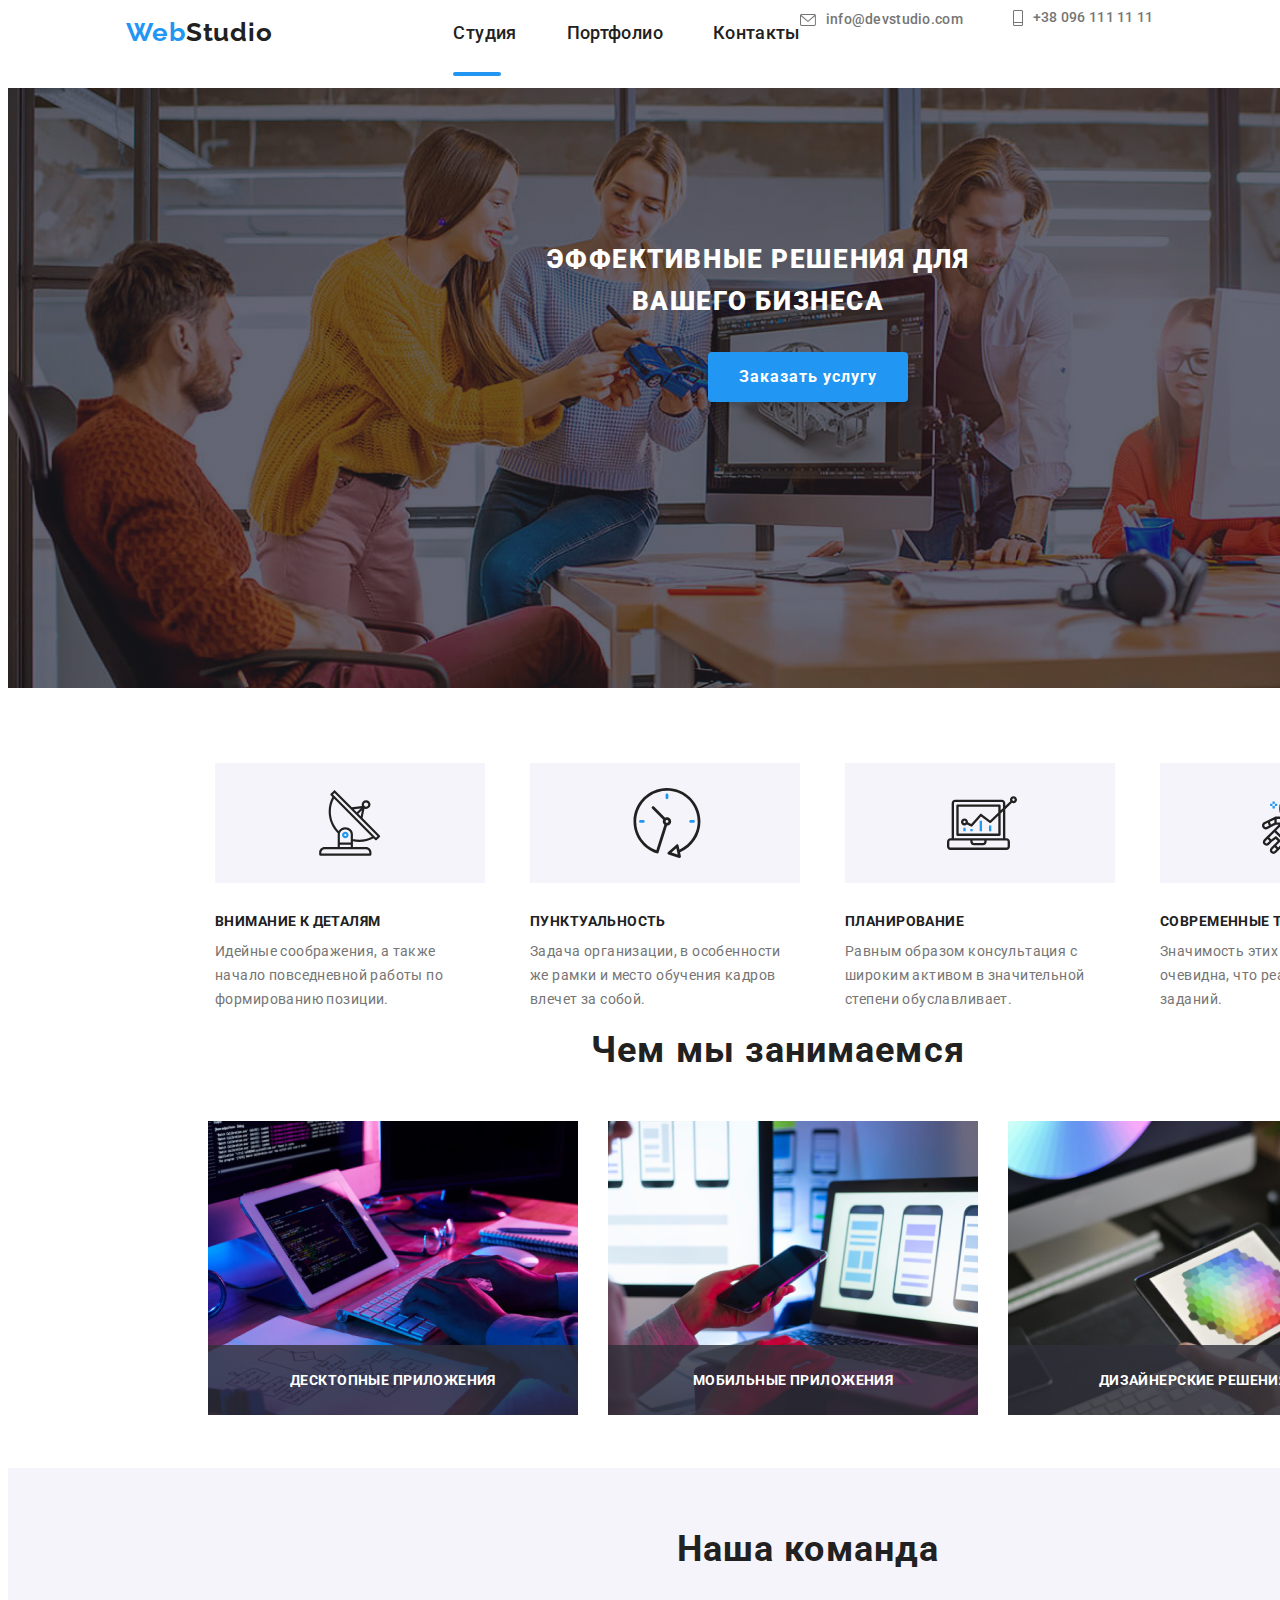
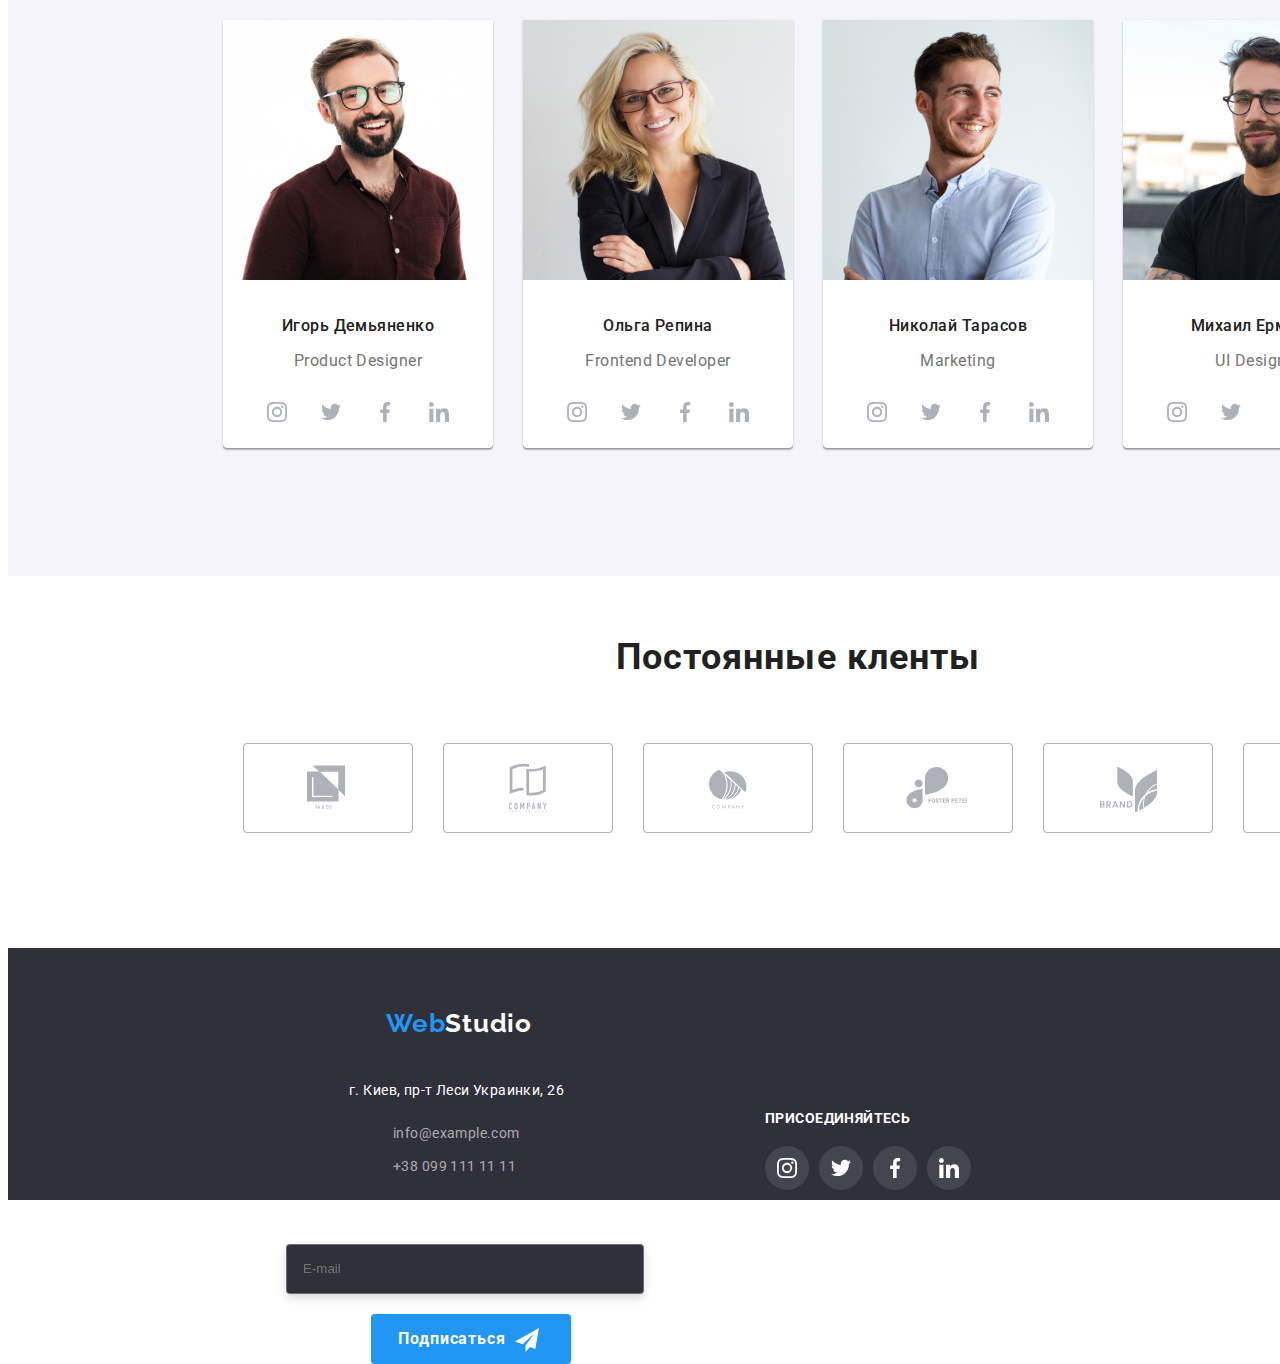
==== commit b0287d20: "update" ====
--- a/index.html
+++ b/index.html
@@ -19,6 +19,7 @@
 
     
     <!-- nav -->
+<div class="navbar container">
     <header class="header">
         <div class="container">
             <nav class="navbar">
@@ -58,7 +59,7 @@
                        
                     
                     <li class="item"><a class="link-portfolio studio" href="">Студия</a></li>
-                    <li class="item"><a class="link-portfolio portfolio-index" href="portfolio.html">Портфолио</a></li>
+                    <li class="item"><a class="link-portfolio" href="portfolio.html">Портфолио</a></li>
                     <li class="item"><a class="link-portfolio contact" href="">Контакты</a></li>
                    
 
@@ -98,23 +99,29 @@
             </nav>
         </div>
     </header>
-   
-        <!-- герой -->
-    <section class="hero overlay">
-        <div class="container-no-padding-hero">
-            <h1 class="hero-title">Эффективные решения для вашего бизнеса</h1>
+</div>        
+<!-- герой -->
+        
+             <section class="hero overlay">
+                 <div class="container">
+                     <h1 class="hero-title">Эффективные решения для вашего бизнеса</h1>
             
            
             <button class="hero-link" data-modal-open> Заказать услугу</button>
 
         
-         </div>
-    </section>
+                 </div>
+        
+           
+         
+             </section>
+        
+   
 
     <!-- чем мы занимаемся -->
 
     <section class="features">
-       <div class="container">
+       
         <div class="flex-container">
             
            <ul class="list flex-container">
@@ -188,7 +195,7 @@
            </ul>
 
         </div>
-        </div>
+        
       </section>
 
 
@@ -227,10 +234,10 @@
     <!-- наша команда -->
 
     <section class="our-team">
-      
-     <div class="container">
+     <div class="container">    
+    
          <div class="team-title">
-            <h2 class="clients-title">
+            <h2 class="clients-title team">
                 Наша команда
             </h2>
          </div>
@@ -492,8 +499,9 @@
          </ul>
          
          <!-- конец дива team-container -->
-             </div>  
+             
          <!--конец секции наша команда  -->
+          </div>
     </section>
 
 
@@ -501,7 +509,7 @@
     <div class="container">
 
     
-        <h2 class="clients-title">
+        <h2 class="clietns-title-clients">
             Постоянные кленты
         </h2>
         
--- a/sass/main.css
+++ b/sass/main.css
@@ -66,6 +66,10 @@
 @media (min-width: 1200px) {
   .container {
     width: 1200px;
+    margin-left: auto;
+    margin-right: auto;
+    padding-right: 15px;
+    padding-left: 15px;
   }
 }
 
@@ -105,6 +109,12 @@
 @media (min-width: 1200px) {
   .flex-container {
     width: 1200px;
+    display: -webkit-box;
+    display: -ms-flexbox;
+    display: flex;
+    -ms-flex-wrap: nowrap;
+        flex-wrap: nowrap;
+    padding-left: 80px;
   }
 }
 
@@ -165,7 +175,7 @@
   color: #FFFFFF;
 }
 
-.clients-title {
+.clients-title, .clietns-title-clients {
   font-family: Roboto;
   font-style: normal;
   font-weight: bold;
@@ -183,6 +193,13 @@
 }
 
 @media (min-width: 768px) {
+  .product-thumb {
+    position: relative;
+    overflow: hidden;
+  }
+}
+
+@media (min-width: 1200px) {
   .product-thumb {
     position: relative;
     overflow: hidden;
@@ -304,9 +321,15 @@
   opacity: 1;
 }
 
-@media (max-width: 767px) {
+@media (min-width: 480px) {
   .studio::before {
-    left: 180px;
+    left: 195px;
+  }
+}
+
+@media (min-width: 1200px) {
+  .studio::before {
+    left: 0;
   }
 }
 
@@ -342,6 +365,18 @@
   opacity: 0;
 }
 
+@media (min-width: 480px) {
+  .portfolio-index::before {
+    left: 180px;
+  }
+}
+
+@media (min-width: 1200px) {
+  .portfolio-index::before {
+    left: 0;
+  }
+}
+
 .portfolio-index:hover::before {
   opacity: 1;
   -webkit-transition: all var(--time, --animate);
@@ -359,6 +394,18 @@
   background-color: #2196f3;
   border-radius: 2px;
   opacity: 0;
+}
+
+@media (min-width: 480px) {
+  .contact::before {
+    left: 185px;
+  }
+}
+
+@media (min-width: 1200px) {
+  .contact::before {
+    left: 0;
+  }
 }
 
 .contact:hover::before {
@@ -439,6 +486,12 @@
   height: 80px;
 }
 
+@media (min-width: 1200px) {
+  .navbar .container {
+    padding-top: 15px;
+  }
+}
+
 .navbar-portfolio {
   display: -webkit-box;
   display: -ms-flexbox;
@@ -483,7 +536,24 @@
   }
 }
 
-@media (min-width: 768px) {
+@media (min-width: 1200px) {
+  .portfolio-contacts {
+    display: -webkit-box;
+    display: -ms-flexbox;
+    display: flex;
+    -webkit-box-align: baseline;
+        -ms-flex-align: baseline;
+            align-items: baseline;
+  }
+}
+
+@media (min-width: 768px) {
+  .portfolio-contacts .item:not(:last-child) {
+    margin-right: 50px;
+  }
+}
+
+@media (min-width: 1200px) {
   .portfolio-contacts .item:not(:last-child) {
     margin-right: 50px;
   }
@@ -492,6 +562,12 @@
 .contacts {
   padding: 0;
   margin: 0;
+  display: -webkit-box;
+  display: -ms-flexbox;
+  display: flex;
+  -webkit-box-align: baseline;
+      -ms-flex-align: baseline;
+          align-items: baseline;
 }
 
 .footer-webstudio-link {
@@ -504,21 +580,50 @@
   font-family: Raleway;
   font-style: normal;
   font-weight: bold;
-  font-size: 26px;
+  letter-spacing: 0.03em;
+}
+
+@media (min-width: 768px) {
+  .webstudio-span {
+    font-size: 24px;
+    line-height: 28px;
+  }
+}
+
+@media (min-width: 1200px) {
+  .webstudio-span {
+    font-size: 26px;
+    line-height: 1.2;
+    /* identical to box height */
+  }
+}
+
+.webstudio-span-studio {
+  color: #212121;
+  font-family: Raleway;
+  font-style: normal;
+  font-weight: 700;
   line-height: 1.2;
   /* identical to box height */
   letter-spacing: 0.03em;
 }
 
 @media (min-width: 768px) {
-  .webstudio-span {
+  .webstudio-span-studio {
     font-size: 24px;
     line-height: 28px;
   }
 }
 
-.webstudio-span-studio {
-  color: #212121;
+@media (min-width: 1200px) {
+  .webstudio-span-studio {
+    font-size: 26px;
+    line-height: 1.2;
+  }
+}
+
+.footer-webstudio-span-studio {
+  color: #ffffff;
   font-family: Raleway;
   font-style: normal;
   font-weight: 700;
@@ -528,24 +633,6 @@
   letter-spacing: 0.03em;
 }
 
-@media (min-width: 768px) {
-  .webstudio-span-studio {
-    font-size: 24px;
-    line-height: 28px;
-  }
-}
-
-.footer-webstudio-span-studio {
-  color: #ffffff;
-  font-family: Raleway;
-  font-style: normal;
-  font-weight: 700;
-  font-size: 26px;
-  line-height: 1.2;
-  /* identical to box height */
-  letter-spacing: 0.03em;
-}
-
 .link-portfolio {
   display: block;
   color: #212121;
@@ -599,8 +686,91 @@
   }
 }
 
+@media (min-width: 1200px) {
+  .contacts {
+    display: -webkit-box;
+    display: -ms-flexbox;
+    display: flex;
+    margin-left: auto;
+  }
+}
+
+@media (min-width: 1200px) {
+  .contacts .item + .item {
+    margin-left: 50px;
+  }
+}
+
 /*/ теперь прописываю стили для телефона и мейла/*/
 .link-mail {
+  color: #757575;
+  font-family: Roboto;
+  font-style: normal;
+  font-weight: 500;
+}
+
+@media (min-width: 480px) {
+  .link-mail {
+    font-size: 12px;
+    line-height: 14px;
+    padding-top: 21px;
+    margin-left: 0;
+    display: block;
+  }
+}
+
+@media (min-width: 768px) {
+  .link-mail {
+    font-size: 12px;
+    line-height: 14px;
+    padding-top: 21px;
+    margin-left: 0;
+    display: block;
+  }
+}
+
+@media (min-width: 1200px) {
+  .link-mail {
+    font-size: 14px;
+    line-height: 1.2;
+    letter-spacing: 0.02em;
+    text-decoration: none;
+    display: -webkit-box;
+    display: -ms-flexbox;
+    display: flex;
+    -webkit-box-align: center;
+        -ms-flex-align: center;
+            align-items: center;
+  }
+}
+
+.envelope {
+  width: 16px;
+  height: 12px;
+  fill: #757575;
+  margin-right: 10px;
+}
+
+.link-mail:hover {
+  color: #2196f3;
+  -webkit-transition: all 250ms, cubic-bezier(0.4, 0, 0.2, 1);
+  transition: all 250ms, cubic-bezier(0.4, 0, 0.2, 1);
+}
+
+.link-mail:hover .envelope,
+.link-mail:focus .envelope {
+  fill: #2196f3;
+  -webkit-transition: all 250ms, cubic-bezier(0.4, 0, 0.2, 1);
+  transition: all 250ms, cubic-bezier(0.4, 0, 0.2, 1);
+}
+
+.mail-envelope {
+  -webkit-box-align: center;
+      -ms-flex-align: center;
+          align-items: center;
+}
+
+.contacts-phone {
   color: #757575;
   font-family: Roboto;
   font-style: normal;
@@ -618,69 +788,6 @@
 }
 
 @media (min-width: 480px) {
-  .link-mail {
-    font-size: 12px;
-    line-height: 14px;
-    padding-top: 21px;
-    margin-left: 0;
-    display: block;
-  }
-}
-
-@media (min-width: 768px) {
-  .link-mail {
-    font-size: 12px;
-    line-height: 14px;
-    padding-top: 21px;
-    margin-left: 0;
-    display: block;
-  }
-}
-
-.envelope {
-  width: 16px;
-  height: 12px;
-  fill: #757575;
-  margin-right: 10px;
-}
-
-.link-mail:hover {
-  color: #2196f3;
-  -webkit-transition: all 250ms, cubic-bezier(0.4, 0, 0.2, 1);
-  transition: all 250ms, cubic-bezier(0.4, 0, 0.2, 1);
-}
-
-.link-mail:hover .envelope,
-.link-mail:focus .envelope {
-  fill: #2196f3;
-  -webkit-transition: all 250ms, cubic-bezier(0.4, 0, 0.2, 1);
-  transition: all 250ms, cubic-bezier(0.4, 0, 0.2, 1);
-}
-
-.mail-envelope {
-  -webkit-box-align: center;
-      -ms-flex-align: center;
-          align-items: center;
-}
-
-.contacts-phone {
-  color: #757575;
-  font-family: Roboto;
-  font-style: normal;
-  font-weight: 500;
-  font-size: 14px;
-  line-height: 1.2;
-  letter-spacing: 0.02em;
-  text-decoration: none;
-  display: -webkit-box;
-  display: -ms-flexbox;
-  display: flex;
-  -webkit-box-align: center;
-      -ms-flex-align: center;
-          align-items: center;
-}
-
-@media (min-width: 480px) {
   .contacts-phone {
     font-size: 12px;
     line-height: 14px;
@@ -702,6 +809,21 @@
   }
 }
 
+@media (min-width: 1200px) {
+  .contacts-phone {
+    font-size: 14px;
+    line-height: 1.2;
+    letter-spacing: 0.02em;
+    text-decoration: none;
+    display: -webkit-box;
+    display: -ms-flexbox;
+    display: flex;
+    -webkit-box-align: center;
+        -ms-flex-align: center;
+            align-items: center;
+  }
+}
+
 .smartphone {
   width: 10px;
   height: 16px;
@@ -728,13 +850,11 @@
 
 .hero {
   background-color: #2f303a;
-  height: 600px;
   margin-right: auto;
   margin-left: auto;
   /* padding-bottom: 91px;
   padding-top:91px; */
   text-align: center;
-  padding-bottom: 94px;
 }
 
 @media (min-width: 480px) {
@@ -755,6 +875,7 @@
   .hero {
     width: 1600px;
     height: 600px;
+    padding-bottom: 94px;
   }
 }
 
@@ -825,10 +946,12 @@
 
 @media (min-width: 1200px) {
   .hero-title {
-    padding-top: 200px;
-    padding-left: 452px;
-    padding-right: 452px;
-    padding-bottom: 30px;
+    display: -webkit-box;
+    display: -ms-flexbox;
+    display: flex;
+    padding-left: 300px;
+    padding-right: 400px;
+    padding-top: 150px;
   }
 }
 
@@ -856,6 +979,12 @@
   height: 50px;
 }
 
+.features {
+  padding-top: 60px;
+  margin-right: auto;
+  margin-left: auto;
+}
+
 @media (min-width: 480px) {
   .features {
     width: 738px;
@@ -870,6 +999,25 @@
   }
 }
 
+@media (min-width: 1200px) {
+  .features {
+    width: 1200px;
+    height: 294px;
+  }
+}
+
+@media (min-width: 1200px) {
+  .flex-container-pictures {
+    -ms-flex-wrap: wrap;
+        flex-wrap: wrap;
+    display: -webkit-box;
+    display: -ms-flexbox;
+    display: flex;
+    width: 1170px;
+    height: 294px;
+  }
+}
+
 @media (min-width: 480px) {
   .clock {
     margin: 25px 190px;
@@ -882,8 +1030,25 @@
   }
 }
 
+@media (min-width: 1200px) {
+  .clock {
+    margin-left: 101.54px;
+    margin-right: 101.54px;
+    margin-top: 25px;
+    margin-bottom: 25px;
+  }
+}
+
+@media (min-width: 1200px) {
+  .satelitte {
+    margin-left: 102.34px;
+    margin-right: 102.34px;
+    margin-top: 25px;
+    margin-bottom: 25px;
+  }
+}
+
 .tumb {
-  height: 120px;
   background-color: #F5F4FA;
 }
 
@@ -897,6 +1062,13 @@
 @media (min-width: 768px) {
   .tumb {
     width: 354px;
+    height: 120px;
+  }
+}
+
+@media (min-width: 1200px) {
+  .tumb {
+    width: 270px;
     height: 120px;
   }
 }
@@ -932,6 +1104,13 @@
   }
 }
 
+@media (min-width: 1200px) {
+  .flex-element h3 {
+    margin-left: auto;
+    margin-right: auto;
+  }
+}
+
 .features-text {
   color: #757575;
   font-family: Roboto;
@@ -944,6 +1123,23 @@
   height: 75px;
 }
 
+.box {
+  display: block;
+  width: 270px;
+  height: 75px;
+  margin-right: 30px;
+}
+
+.features-pictures {
+  margin-right: 30px;
+  width: 370px;
+  height: 294px;
+}
+
+.features-pictures:nth-last-child(3n+1) {
+  margin-right: 0;
+}
+
 @media (min-width: 480px) {
   .flex-element {
     width: 450px;
@@ -954,15 +1150,73 @@
 @media (min-width: 768px) {
   .flex-element {
     width: 354px;
-    height: 226px;
+    height: 251px;
     margin: 15px;
   }
 }
 
+@media (min-width: 1200px) {
+  .flex-element {
+    width: 270px;
+    height: 101px;
+    margin-right: 30px;
+  }
+}
+
+@media (min-width: 1200px) {
+  .flex-element:nth-last-child(4n+1) {
+    margin-right: 0;
+  }
+}
+
+.flex-element h3 {
+  color: #212121;
+  font-family: Roboto;
+  font-style: normal;
+  font-weight: bold;
+  font-size: 14px;
+  letter-spacing: 0.03em;
+  text-transform: uppercase;
+  margin-top: 30px;
+  margin-bottom: 10px;
+}
+
+.main-text {
+  font-family: Roboto;
+  font-style: normal;
+  font-weight: normal;
+  font-size: 16px;
+  line-height: 30px;
+  /* identical to box height, or 187% */
+  letter-spacing: 0.03em;
+  color: #757575;
+  /* вертикальная геометрия */
+  margin-top: 0;
+  margin-bottom: 94px;
+}
+
 /* чем мы занимаемся */
-@media (max-width: 1200px) {
+@media (max-width: 1199px) {
   .what-are-we {
     display: none;
+  }
+}
+
+@media (min-width: 1200px) {
+  .what-are-we {
+    width: 1170px;
+    height: 386px;
+    display: -webkit-box;
+    display: -ms-flexbox;
+    display: flex;
+    -webkit-box-orient: vertical;
+    -webkit-box-direction: normal;
+        -ms-flex-direction: column;
+            flex-direction: column;
+    -webkit-box-pack: center;
+        -ms-flex-pack: center;
+            justify-content: center;
+    padding-left: 200px;
   }
 }
 
@@ -979,6 +1233,12 @@
   margin-bottom: 50px;
 }
 
+@media (min-width: 1200px) {
+  .secondary-title {
+    margin-left: 170px;
+  }
+}
+
 .pictures {
   display: -webkit-box;
   display: -ms-flexbox;
@@ -986,12 +1246,14 @@
 }
 
 .pictures-item {
-  width: calc((100%-60)/3);
   margin-right: 30px;
 }
 
 /* НАША КОМАНДА */
 .our-team {
+  padding-top: 60px;
+  margin-right: auto;
+  margin-left: auto;
   background-color: #f5f4fa;
 }
 
@@ -1004,9 +1266,25 @@
 
 @media (min-width: 768px) {
   .our-team {
-    margin-top: 68px;
+    margin-top: 100px;
     width: 768px;
     height: 1285px;
+  }
+}
+
+@media (min-width: 1200px) {
+  .our-team {
+    width: 1600px;
+    height: 708px;
+  }
+}
+
+@media (min-width: 1200px) {
+  .team-container {
+    margin-left: auto;
+    margin-right: auto;
+    margin-top: 0;
+    width: 1200px;
   }
 }
 
@@ -1035,6 +1313,13 @@
   }
 }
 
+@media (min-width: 1200px) {
+  .team-title {
+    margin-left: auto;
+    margin-right: auto;
+  }
+}
+
 @media (min-width: 480px) {
   .item-team {
     width: 450px;
@@ -1049,9 +1334,22 @@
   }
 }
 
+@media (min-width: 1200px) {
+  .item-team {
+    width: 270px;
+    margin-right: 30px;
+  }
+}
+
 @media (min-width: 480px) {
   .item-team:nth-last-child(4n+1) {
     margin-bottom: 0;
+  }
+}
+
+@media (min-width: 1200px) {
+  .item-team:nth-last-child(4n+1) {
+    margin-right: 0;
   }
 }
 
@@ -1076,6 +1374,19 @@
   }
 }
 
+@media (min-width: 1200px) {
+  .team-list {
+    display: -webkit-box;
+    display: -ms-flexbox;
+    display: flex;
+    -webkit-box-pack: justify;
+        -ms-flex-pack: justify;
+            justify-content: space-between;
+    margin-bottom: 0;
+    padding-bottom: 0;
+  }
+}
+
 .card {
   overflow: hidden;
   border: transparent;
@@ -1098,6 +1409,13 @@
   }
 }
 
+@media (min-width: 1200px) {
+  .card {
+    width: 270px;
+    height: 428px;
+  }
+}
+
 .card-image {
   display: block;
 }
@@ -1113,6 +1431,13 @@
   .card-image {
     width: 354px;
     height: 374px;
+  }
+}
+
+@media (min-width: 1200px) {
+  .card-image {
+    width: 270px;
+    height: 260px;
   }
 }
 
@@ -1141,6 +1466,17 @@
   .card-content {
     width: 354px;
     height: 162px;
+  }
+}
+
+@media (min-width: 1200px) {
+  .card-content {
+    width: 270px;
+    height: 168px;
+    padding-left: 24px;
+    padding-right: 24px;
+    padding-top: 20px;
+    padding-bottom: 30px;
   }
 }
 
@@ -1220,10 +1556,54 @@
 }
 
 /* клиенты */
-@media (min-width: 480px) {
-  .client {
+.clients {
+  padding-top: 60px;
+}
+
+@media (min-width: 480px) {
+  .clients {
     width: 450px;
     height: 393px;
+    margin-right: auto;
+    margin-left: auto;
+  }
+}
+
+@media (min-width: 768px) {
+  .clients {
+    width: 768px;
+    height: 273px;
+    margin-right: auto;
+    margin-left: auto;
+  }
+}
+
+@media (min-width: 1200px) {
+  .clients {
+    height: 182px;
+    width: 1170px;
+    margin-left: 190px;
+    display: -webkit-box;
+    display: -ms-flexbox;
+    display: flex;
+    -webkit-box-orient: horizontal;
+    -webkit-box-direction: normal;
+        -ms-flex-flow: row;
+            flex-flow: row;
+  }
+}
+
+@media (min-width: 1200px) {
+  .companys-container {
+    margin-left: auto;
+    margin-right: auto;
+    margin-top: 0;
+    width: 1200px;
+    height: 182px;
+    padding-bottom: 94px;
+    padding-top: 94px;
+    padding-right: 215px;
+    padding-left: 215px;
   }
 }
 
@@ -1316,6 +1696,21 @@
   }
 }
 
+@media (min-width: 768px) {
+  .clients-link {
+    width: 226px;
+    height: 90px;
+  }
+}
+
+@media (min-width: 1200px) {
+  .clients-link {
+    width: 170px;
+    height: 90px;
+    margin: 0;
+  }
+}
+
 .list-element:hover .logo {
   fill: #2196F3;
   -webkit-transition: all 250ms, cubic-bezier(0.4, 0, 0.2, 1);
@@ -1335,8 +1730,54 @@
   }
 }
 
-.list-element:nth-last-child(6n+1) {
-  margin-right: 0;
+@media (min-width: 768px) {
+  .list-element {
+    width: 226px;
+    height: 90px;
+    margin-bottom: 30px;
+  }
+}
+
+@media (min-width: 1200px) {
+  .list-element {
+    width: 270px;
+    margin-left: 15px;
+    margin-right: 15px;
+  }
+}
+
+@media (min-width: 768px) {
+  .list-element:nth-child(2) {
+    margin-left: 15px;
+    margin-right: 15px;
+  }
+}
+
+@media (min-width: 1200px) {
+  .list-element:nth-child(2) {
+    margin-left: 15px;
+    margin-right: 15px;
+  }
+}
+
+@media (min-width: 768px) {
+  .list-element:nth-child(5) {
+    margin-left: 15px;
+    margin-right: 15px;
+  }
+}
+
+@media (min-width: 1200px) {
+  .list-element:nth-child(5) {
+    margin-left: 15px;
+    margin-right: 15px;
+  }
+}
+
+@media (min-width: 1200px) {
+  .list-element:nth-last-child(6n+1) {
+    margin-right: 0;
+  }
 }
 
 .clients-container {
@@ -1349,6 +1790,25 @@
   margin: 15px;
 }
 
+@media (min-width: 1200px) {
+  .clients-container {
+    display: -webkit-box;
+    display: -ms-flexbox;
+    display: flex;
+    -webkit-box-pack: justify;
+        -ms-flex-pack: justify;
+            justify-content: space-between;
+    padding-bottom: 0;
+    -ms-flex-wrap: nowrap;
+        flex-wrap: nowrap;
+  }
+}
+
+.clietns-title-clients {
+  padding-bottom: 50px;
+  margin: 0;
+}
+
 .footer-section {
   padding-top: 60px;
 }
@@ -1371,6 +1831,17 @@
   .footer-section {
     height: 463px;
     padding-top: 60px;
+  }
+}
+
+@media (min-width: 1200px) {
+  .footer-section {
+    height: 252px;
+    width: 1600px;
+    display: -webkit-box;
+    display: -ms-flexbox;
+    display: flex;
+    margin-top: 190px;
   }
 }
 
@@ -1413,6 +1884,16 @@
   }
 }
 
+@media (min-width: 1200px) {
+  .footer {
+    width: 1230px;
+    height: 252px;
+    display: -webkit-box;
+    display: -ms-flexbox;
+    display: flex;
+  }
+}
+
 .footer-portfolio {
   padding-top: 60px;
   margin-bottom: 0;
@@ -1436,6 +1917,13 @@
   }
 }
 
+@media (min-width: 1200px) {
+  .footer-portfolio {
+    padding-top: 60px;
+    width: 1230px;
+  }
+}
+
 .container-no-padding {
   padding-right: 15px;
   padding-left: 15px;
@@ -1456,9 +1944,24 @@
   }
 }
 
+@media (min-width: 1200px) {
+  .container-no-padding {
+    width: 1200px;
+    height: 252px;
+  }
+}
+
 @media (min-width: 768px) {
   .address {
     display: block;
+  }
+}
+
+@media (min-width: 1200px) {
+  .address {
+    display: -webkit-inline-box;
+    display: -ms-inline-flexbox;
+    display: inline-flex;
   }
 }
 
@@ -1479,6 +1982,15 @@
   line-height: 1.7;
   /* or 171% */
   letter-spacing: 0.03em;
+}
+
+@media (min-width: 1200px) {
+  .address-span {
+    display: inline-block;
+    margin-bottom: 9px;
+    margin-top: 20px;
+    margin-left: 50px;
+  }
 }
 
 .address-mail {
@@ -1513,7 +2025,7 @@
   }
 }
 
-@media (min-width: 768px) {
+@media (max-width: 1199px) {
   .address-contacts-mail {
     padding-left: 120px;
   }
@@ -1538,7 +2050,7 @@
   }
 }
 
-@media (min-width: 768px) {
+@media (max-width: 1199px) {
   .address-contacts-phone {
     padding-left: 120px;
   }
@@ -1551,7 +2063,7 @@
   }
 }
 
-@media (min-width: 768px) {
+@media (max-width: 1199px) {
   .footer-webstudio-link {
     padding-left: 115px;
   }
@@ -1584,6 +2096,12 @@
     display: block;
     width: 206px;
     height: 80px;
+  }
+}
+
+@media (min-width: 1200px) {
+  .join {
+    margin-left: 70px;
   }
 }
 
@@ -1615,6 +2133,19 @@
   }
 }
 
+@media (min-width: 1200px) {
+  .social-networks {
+    display: -webkit-box;
+    display: -ms-flexbox;
+    display: flex;
+    -webkit-box-pack: center;
+        -ms-flex-pack: center;
+            justify-content: center;
+    max-width: 100%;
+    margin-top: 20px;
+  }
+}
+
 .footer-joinup-title {
   color: white;
   margin-top: 12px;
@@ -1634,10 +2165,17 @@
   }
 }
 
-@media (min-width: 768px) {
+@media (max-width: 1199px) {
   .footer-joinup-title {
     padding: 0;
     padding-left: 20px;
+  }
+}
+
+@media (min-width: 1200px) {
+  .footer-joinup-title {
+    padding-left: 0;
+    padding-top: 0;
   }
 }
 
@@ -1713,9 +2251,23 @@
 
 @media (min-width: 1200px) {
   .telegram {
-    margin-left: 93px;
+    margin-right: 0;
+    margin-left: 0;
+    -webkit-box-pack: end;
+        -ms-flex-pack: end;
+            justify-content: flex-end;
     width: 570px;
     height: 86px;
+  }
+}
+
+@media (min-width: 1200px) {
+  .telegram-links {
+    margin: 0;
+    padding: 0;
+    width: 0;
+    margin-left: 20px;
+    margin-top: 20px;
   }
 }
 
@@ -1765,6 +2317,18 @@
   }
 }
 
+@media (min-width: 1200px) {
+  .telegram-title {
+    width: 219px;
+    height: 16px;
+    margin-right: 0;
+    margin-bottom: 20px;
+    margin-top: 10px;
+    margin-left: 0;
+    padding-left: 0;
+  }
+}
+
 .telegram-items {
   width: 570px;
 }
@@ -1785,16 +2349,17 @@
 
 @media (min-width: 1200px) {
   .telegram-networks-item {
+    margin-bottom: 0;
     display: -webkit-box;
     display: -ms-flexbox;
     display: flex;
+    width: 44px;
     -ms-flex-wrap: wrap;
         flex-wrap: wrap;
     -webkit-box-align: center;
         -ms-flex-align: center;
             align-items: center;
     padding-bottom: 0;
-    width: 44px;
   }
 }
 
@@ -1859,7 +2424,7 @@
   }
 }
 
-@media (min-width: 768px) {
+@media (max-width: 1199px) {
   .telegram-button {
     margin-left: 55px;
     margin-top: 20px;
@@ -1960,6 +2525,27 @@
   }
 }
 
+@media (min-width: 768px) {
+  .portfolio-buttons {
+    display: -webkit-box;
+    display: -ms-flexbox;
+    display: flex;
+  }
+}
+
+@media (min-width: 1200px) {
+  .portfolio-buttons {
+    display: -webkit-box;
+    display: -ms-flexbox;
+    display: flex;
+    -webkit-box-pack: center;
+        -ms-flex-pack: center;
+            justify-content: center;
+    margin-bottom: 50px;
+    margin-top: 94px;
+  }
+}
+
 .button-item {
   margin-right: 8px;
   cursor: pointer;
@@ -1988,6 +2574,18 @@
 @media (min-width: 480px) {
   .button-items-marketing {
     margin-right: 120px;
+  }
+}
+
+@media (min-width: 768px) {
+  .button-items-marketing {
+    margin-right: 0;
+  }
+}
+
+@media (min-width: 1200) {
+  .button-items-marketing {
+    margin-right: 0;
   }
 }
 
@@ -2013,6 +2611,17 @@
     margin-right: auto;
     padding-left: 15px;
     padding-right: 15px;
+  }
+}
+
+@media (min-width: 1200px) {
+  .card-container-portfolio {
+    width: 1230px;
+    margin-left: auto;
+    margin-right: auto;
+    padding-left: 15px;
+    padding-right: 15px;
+    margin-bottom: 94px;
   }
 }
 
@@ -2039,6 +2648,19 @@
   }
 }
 
+@media (min-width: 1200px) {
+  .flex-container-portfolio {
+    display: -webkit-box;
+    display: -ms-flexbox;
+    display: flex;
+    -ms-flex-wrap: wrap;
+        flex-wrap: wrap;
+    width: 1200px;
+    padding-left: 15px;
+    padding-right: 15px;
+  }
+}
+
 .card-portfolio {
   overflow: hidden;
   border: 1px solid #EEEEEE;
@@ -2069,10 +2691,6 @@
   }
 }
 
-.card-portfolio:nth-last-child(-n+3) {
-  margin-bottom: 30px;
-}
-
 @media (min-width: 480px) {
   .card-portfolio:nth-last-child(-n+3) {
     margin-bottom: 0;
@@ -2085,8 +2703,10 @@
   }
 }
 
-.card-portfolio:nth-last-child(3n+1) {
-  margin-right: 15px;
+@media (min-width: 1200px) {
+  .card-portfolio:nth-last-child(-n+3) {
+    margin-bottom: 0;
+  }
 }
 
 @media (min-width: 480px) {
@@ -2098,6 +2718,12 @@
 @media (min-width: 768px) {
   .card-portfolio:nth-last-child(3n+1) {
     margin-right: 15px;
+  }
+}
+
+@media (min-width: 1200px) {
+  .card-portfolio:nth-last-child(3n+1) {
+    margin-right: 0;
   }
 }
 
@@ -2110,6 +2736,12 @@
     margin-right: 0;
     width: 450px;
     height: 294px;
+  }
+}
+
+@media (min-width: 1200px) {
+  .card-image-portfolio {
+    display: block;
   }
 }
 
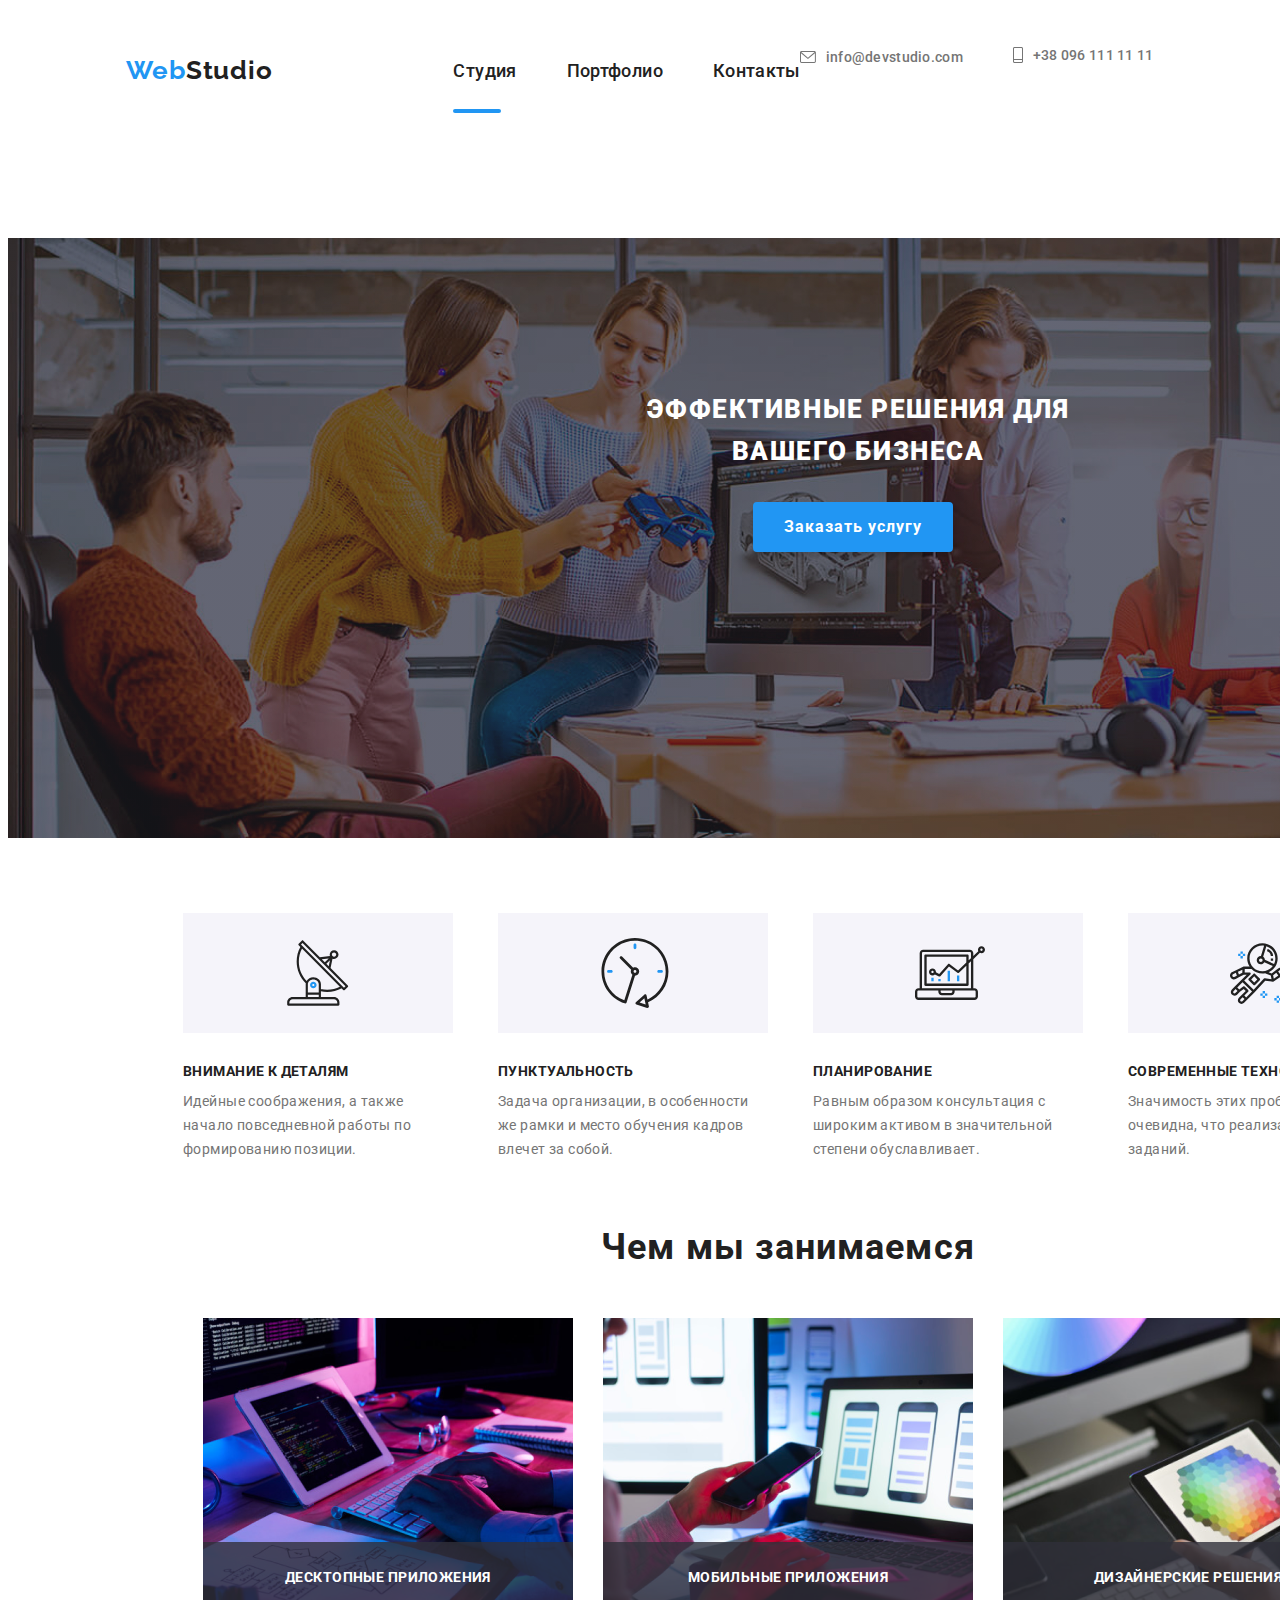
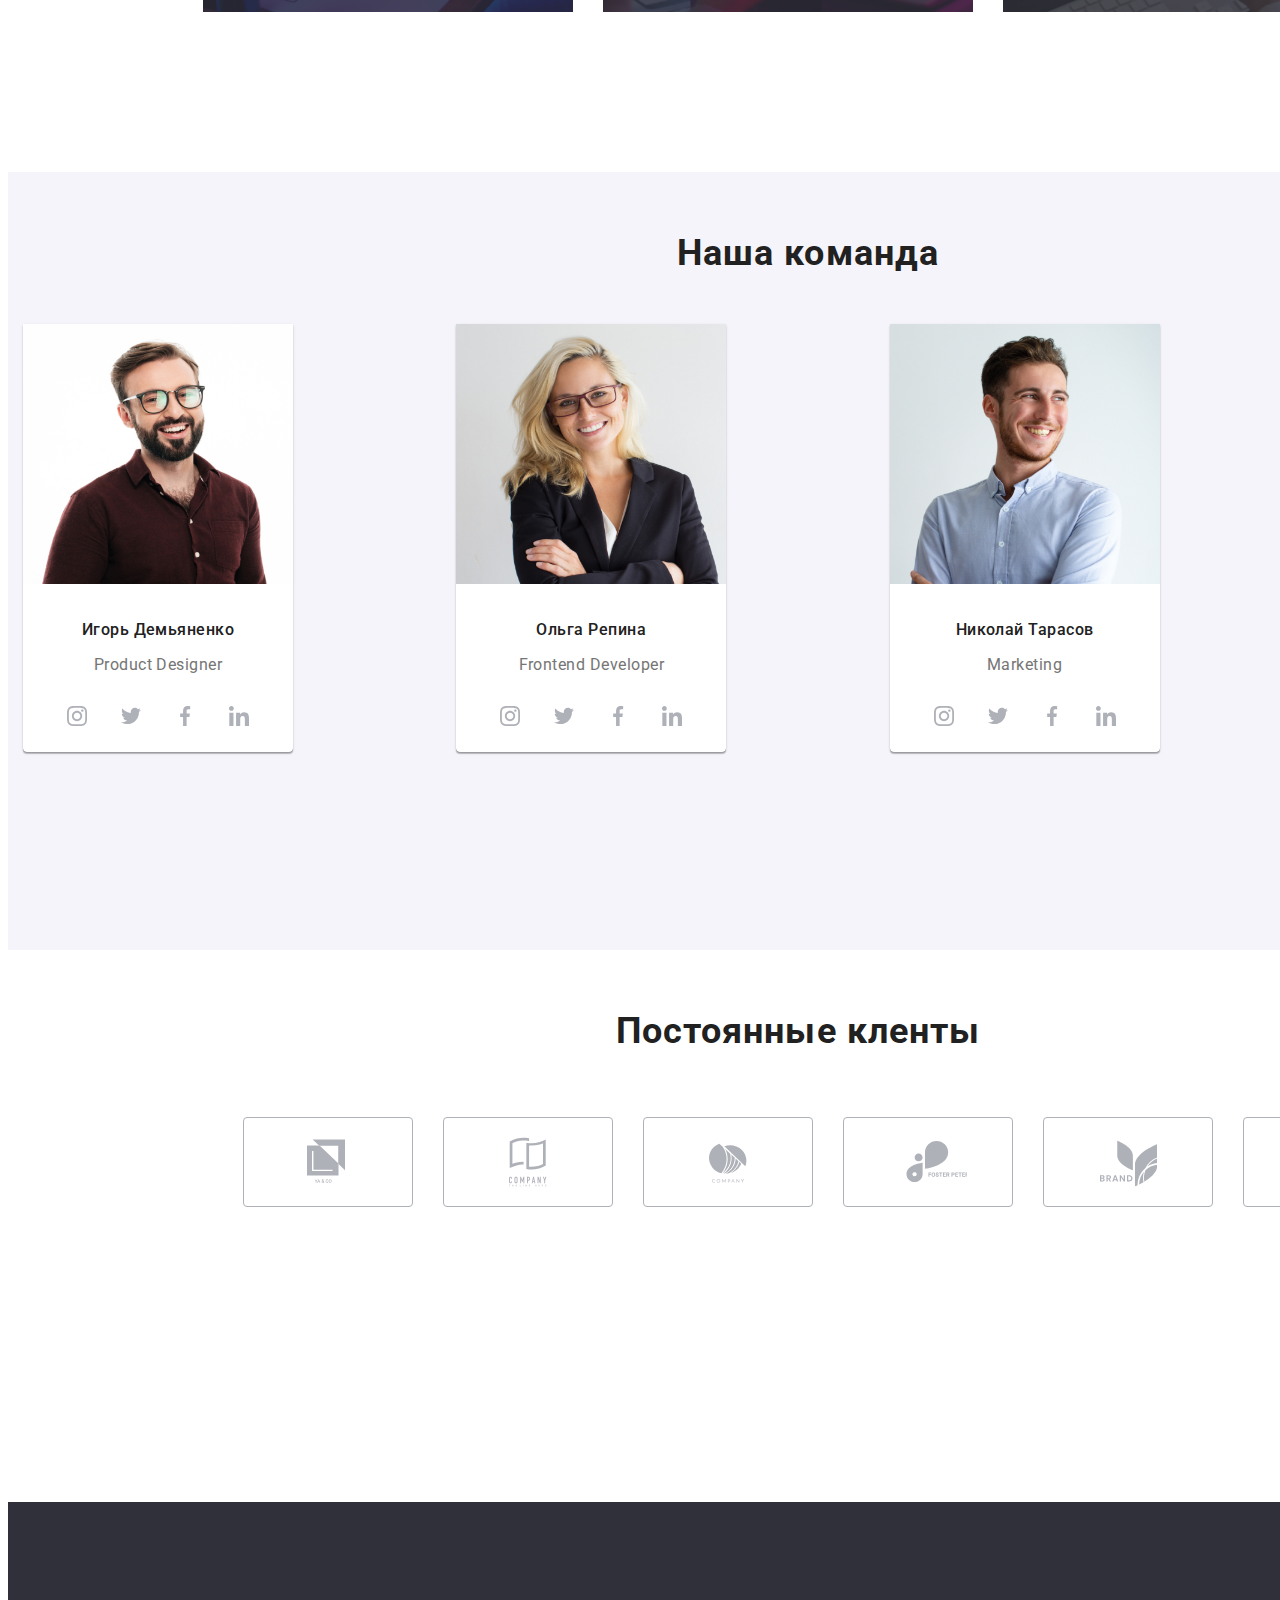
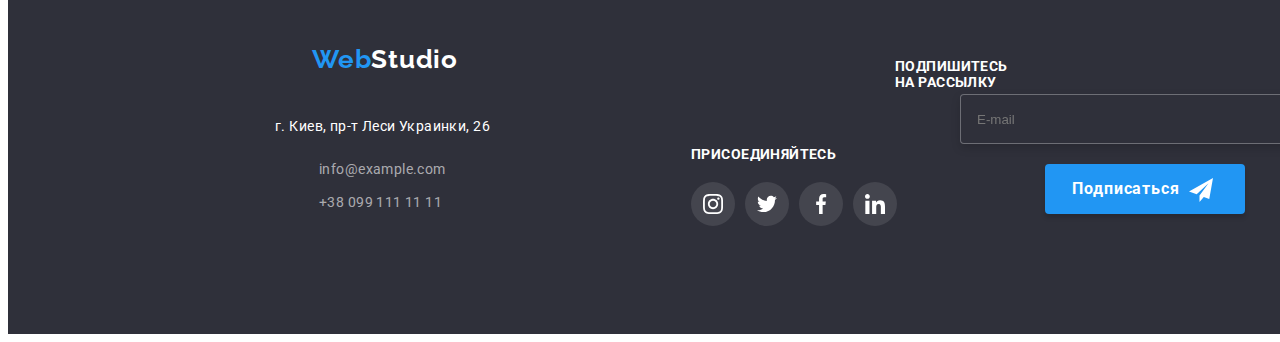
==== commit 85e57863: "update" ====
--- a/index.html
+++ b/index.html
@@ -38,7 +38,7 @@
                    
                         
                     
-                        <use class="icon-cross" href='./img/svg/close-black.svg'></use>
+                        <use class="icon-cross" href="./img/svg/close-black.svg"></use>
                         <use class="icon-menu" href="./img/svg/burger.svg"></use>
                     </svg>
                     
@@ -120,9 +120,9 @@
 
     <!-- чем мы занимаемся -->
 
-    <section class="features">
+      <section class="features">
        
-        <div class="flex-container">
+        <div class="flex-container container">
             
            <ul class="list flex-container">
                
@@ -198,10 +198,12 @@
         
       </section>
 
-
-
-      <section class="what-are-we">
-             <h2 class="secondary-title">Чем мы занимаемся</h2>
+  
+
+
+    <section class="what-are-we">
+          <div class="container">
+              <h2 class="secondary-title">Чем мы занимаемся</h2>
         <ul class="list flex-container-pictures">
             <li class="features-pictures"><img src="./img/img.png" alt="">
                 <div class="pictures-transit">
@@ -225,9 +227,13 @@
                 </div>
             </li>
         </ul>
+          </div>
+           
    
 
       </section>
+
+      
        
    
 
@@ -503,6 +509,8 @@
          <!--конец секции наша команда  -->
           </div>
     </section>
+
+    
 
 
 <section class="clients">
--- a/sass/main.css
+++ b/sass/main.css
@@ -39,7 +39,7 @@
 }
 
 .header > .container {
-  height: 80px;
+  min-height: 80px;
 }
 
 .container {
@@ -52,20 +52,20 @@
 
 @media (min-width: 480px) {
   .container {
-    width: 480px;
+    min-width: 480px;
     padding-bottom: 60px;
   }
 }
 
 @media (min-width: 768px) {
   .container {
-    width: 768px;
+    min-width: 768px;
   }
 }
 
 @media (min-width: 1200px) {
   .container {
-    width: 1200px;
+    min-width: 1200px;
     margin-left: auto;
     margin-right: auto;
     padding-right: 15px;
@@ -96,19 +96,19 @@
 
 @media (min-width: 480px) {
   .flex-container {
-    width: 480px;
+    min-width: 480px;
   }
 }
 
 @media (min-width: 768px) {
   .flex-container {
-    width: 768px;
+    min-width: 768px;
   }
 }
 
 @media (min-width: 1200px) {
   .flex-container {
-    width: 1200px;
+    min-width: 1200px;
     display: -webkit-box;
     display: -ms-flexbox;
     display: flex;
@@ -120,19 +120,19 @@
 
 @media (min-width: 480px) {
   .header {
-    width: 480px;
+    min-width: 480px;
   }
 }
 
 @media (min-width: 768px) {
   .header {
-    width: 768px;
+    min-width: 768px;
   }
 }
 
 @media (min-width: 1200px) {
   .header {
-    width: 1200px;
+    min-width: 1200px;
   }
 }
 
@@ -483,7 +483,19 @@
   -webkit-box-pack: center;
       -ms-flex-pack: center;
           justify-content: center;
-  height: 80px;
+  min-height: 80px;
+}
+
+@media (min-width: 480px) {
+  .navbar .container {
+    padding-top: 20px;
+  }
+}
+
+@media (min-width: 768) {
+  .navbar .container {
+    padding-top: 0;
+  }
 }
 
 @media (min-width: 1200px) {
@@ -502,7 +514,7 @@
   -webkit-box-pack: center;
       -ms-flex-pack: center;
           justify-content: center;
-  height: 80px;
+  min-height: 80px;
   border-bottom: 1px solid #ECECEC;
 }
 
@@ -845,7 +857,7 @@
 }
 
 .header > .container {
-  height: 80px;
+  min-height: 80px;
 }
 
 .hero {
@@ -859,22 +871,22 @@
 
 @media (min-width: 480px) {
   .hero {
-    width: 480px;
-    height: 400px;
+    min-width: 480px;
+    min-height: 400px;
   }
 }
 
 @media (min-width: 768px) {
   .hero {
-    width: 768px;
-    height: 400px;
+    min-width: 768px;
+    min-height: 400px;
   }
 }
 
 @media (min-width: 1200px) {
   .hero {
-    width: 1600px;
-    height: 600px;
+    min-width: 1600px;
+    min-height: 600px;
     padding-bottom: 94px;
   }
 }
@@ -949,8 +961,8 @@
     display: -webkit-box;
     display: -ms-flexbox;
     display: flex;
-    padding-left: 300px;
-    padding-right: 400px;
+    padding-left: 600px;
+    padding-right: 500px;
     padding-top: 150px;
   }
 }
@@ -979,6 +991,12 @@
   height: 50px;
 }
 
+@media (min-width: 1200px) {
+  button.hero-link {
+    margin-left: 90px;
+  }
+}
+
 .features {
   padding-top: 60px;
   margin-right: auto;
@@ -987,22 +1005,27 @@
 
 @media (min-width: 480px) {
   .features {
-    width: 738px;
-    height: 994px;
+    min-width: 738px;
+    min-height: 994px;
   }
 }
 
 @media (min-width: 768px) {
   .features {
-    width: 768px;
-    height: 507px;
+    min-width: 768px;
+    min-height: 507px;
   }
 }
 
 @media (min-width: 1200px) {
   .features {
-    width: 1200px;
-    height: 294px;
+    min-width: 1200px;
+    min-height: 294px;
+    -ms-flex-wrap: wrap;
+        flex-wrap: wrap;
+    display: -webkit-box;
+    display: -ms-flexbox;
+    display: flex;
   }
 }
 
@@ -1013,8 +1036,8 @@
     display: -webkit-box;
     display: -ms-flexbox;
     display: flex;
-    width: 1170px;
-    height: 294px;
+    min-width: 1170px;
+    min-height: 294px;
   }
 }
 
@@ -1204,8 +1227,8 @@
 
 @media (min-width: 1200px) {
   .what-are-we {
-    width: 1170px;
-    height: 386px;
+    min-width: 1170px;
+    min-height: 386px;
     display: -webkit-box;
     display: -ms-flexbox;
     display: flex;
@@ -1216,7 +1239,7 @@
     -webkit-box-pack: center;
         -ms-flex-pack: center;
             justify-content: center;
-    padding-left: 200px;
+    padding-left: 180px;
   }
 }
 
@@ -1233,12 +1256,6 @@
   margin-bottom: 50px;
 }
 
-@media (min-width: 1200px) {
-  .secondary-title {
-    margin-left: 170px;
-  }
-}
-
 .pictures {
   display: -webkit-box;
   display: -ms-flexbox;
@@ -1259,23 +1276,23 @@
 
 @media (min-width: 480px) {
   .our-team {
-    width: 450px;
-    height: 2791px;
+    min-width: 450px;
+    min-height: 2791px;
   }
 }
 
 @media (min-width: 768px) {
   .our-team {
     margin-top: 100px;
-    width: 768px;
-    height: 1285px;
+    min-width: 768px;
+    min-height: 1285px;
   }
 }
 
 @media (min-width: 1200px) {
   .our-team {
-    width: 1600px;
-    height: 708px;
+    min-width: 1600px;
+    min-height: 708px;
   }
 }
 
@@ -1284,7 +1301,7 @@
     margin-left: auto;
     margin-right: auto;
     margin-top: 0;
-    width: 1200px;
+    min-width: 1200px;
   }
 }
 
@@ -1397,7 +1414,7 @@
 
 @media (min-width: 480px) {
   .card {
-    width: 450px;
+    width: 420px;
     height: 622px;
   }
 }
@@ -1562,8 +1579,8 @@
 
 @media (min-width: 480px) {
   .clients {
-    width: 450px;
-    height: 393px;
+    min-width: 450px;
+    min-height: 393px;
     margin-right: auto;
     margin-left: auto;
   }
@@ -1571,8 +1588,9 @@
 
 @media (min-width: 768px) {
   .clients {
-    width: 768px;
-    height: 273px;
+    min-width: 768px;
+    min-height: 273px;
+    margin-bottom: 130px;
     margin-right: auto;
     margin-left: auto;
   }
@@ -1580,8 +1598,8 @@
 
 @media (min-width: 1200px) {
   .clients {
-    height: 182px;
-    width: 1170px;
+    min-height: 182px;
+    min-width: 1170px;
     margin-left: 190px;
     display: -webkit-box;
     display: -ms-flexbox;
@@ -1598,8 +1616,8 @@
     margin-left: auto;
     margin-right: auto;
     margin-top: 0;
-    width: 1200px;
-    height: 182px;
+    min-width: 1200px;
+    min-height: 182px;
     padding-bottom: 94px;
     padding-top: 94px;
     padding-right: 215px;
@@ -1674,10 +1692,6 @@
 
 .logo-clients:nth-last-child(6n+1) {
   margin-right: 0;
-}
-
-.list-element {
-  /* outline: 1px solid green; */
 }
 
 .clients-link {
@@ -1821,7 +1835,7 @@
 
 @media (min-width: 480px) {
   .footer-section {
-    height: 663px;
+    min-height: 663px;
     padding-top: 60px;
     padding-bottom: 60px;
   }
@@ -1829,15 +1843,15 @@
 
 @media (min-width: 768px) {
   .footer-section {
-    height: 463px;
+    min-height: 463px;
     padding-top: 60px;
   }
 }
 
 @media (min-width: 1200px) {
   .footer-section {
-    height: 252px;
-    width: 1600px;
+    min-height: 252px;
+    min-width: 1600px;
     display: -webkit-box;
     display: -ms-flexbox;
     display: flex;
@@ -1853,7 +1867,7 @@
 
 @media (min-width: 480px) {
   .footer {
-    width: 480px;
+    min-width: 480px;
     display: block;
     -webkit-box-orient: vertical;
     -webkit-box-direction: normal;
@@ -1867,8 +1881,8 @@
 
 @media (min-width: 768px) {
   .footer {
-    width: 768px;
-    height: 463px;
+    min-width: 768px;
+    min-height: 463px;
     display: -webkit-box;
     display: -ms-flexbox;
     display: flex;
@@ -1886,8 +1900,8 @@
 
 @media (min-width: 1200px) {
   .footer {
-    width: 1230px;
-    height: 252px;
+    min-width: 1230px;
+    min-height: 252px;
     display: -webkit-box;
     display: -ms-flexbox;
     display: flex;
@@ -1933,21 +1947,21 @@
 
 @media (min-width: 480px) {
   .container-no-padding {
-    width: 480px;
+    min-width: 480px;
   }
 }
 
 @media (min-width: 768px) {
   .container-no-padding {
-    width: 768px;
-    height: 463px;
+    min-width: 768px;
+    min-height: 463px;
   }
 }
 
 @media (min-width: 1200px) {
   .container-no-padding {
-    width: 1200px;
-    height: 252px;
+    min-width: 1200px;
+    min-height: 252px;
   }
 }
 
@@ -2228,15 +2242,15 @@
 /* Рисуем футер блок-форму*/
 @media (min-width: 480px) {
   .telegram {
-    width: 450px;
-    height: 156px;
+    min-width: 450px;
+    min-height: 156px;
   }
 }
 
 @media (min-width: 768px) {
   .telegram {
-    width: 450px;
-    height: 156px;
+    min-width: 450px;
+    min-height: 156px;
     display: -webkit-box;
     display: -ms-flexbox;
     display: flex;
@@ -2256,8 +2270,8 @@
     -webkit-box-pack: end;
         -ms-flex-pack: end;
             justify-content: flex-end;
-    width: 570px;
-    height: 86px;
+    min-width: 570px;
+    min-height: 86px;
   }
 }
 
@@ -2272,8 +2286,8 @@
 }
 
 .footer-telegram {
-  width: 200px;
-  height: 50px;
+  min-width: 200px;
+  min-height: 50px;
 }
 
 .footer-telegram {
@@ -2596,7 +2610,6 @@
 
 @media (min-width: 480px) {
   .card-container-portfolio {
-    width: 480px;
     margin-left: auto;
     margin-right: auto;
     padding-left: 15px;
@@ -2606,7 +2619,6 @@
 
 @media (min-width: 768px) {
   .card-container-portfolio {
-    width: 768px;
     margin-left: auto;
     margin-right: auto;
     padding-left: 15px;
@@ -2616,7 +2628,6 @@
 
 @media (min-width: 1200px) {
   .card-container-portfolio {
-    width: 1230px;
     margin-left: auto;
     margin-right: auto;
     padding-left: 15px;
@@ -2631,20 +2642,20 @@
   display: flex;
   -ms-flex-wrap: wrap;
       flex-wrap: wrap;
-  width: 1200px;
+  min-width: 1200px;
   padding-left: 15px;
   padding-right: 15px;
 }
 
 @media (min-width: 480px) {
   .flex-container-portfolio {
-    width: 480px;
+    min-width: 480px;
   }
 }
 
 @media (min-width: 768px) {
   .flex-container-portfolio {
-    width: 768px;
+    min-width: 768px;
   }
 }
 
@@ -2655,7 +2666,7 @@
     display: flex;
     -ms-flex-wrap: wrap;
         flex-wrap: wrap;
-    width: 1200px;
+    min-width: 1200px;
     padding-left: 15px;
     padding-right: 15px;
   }
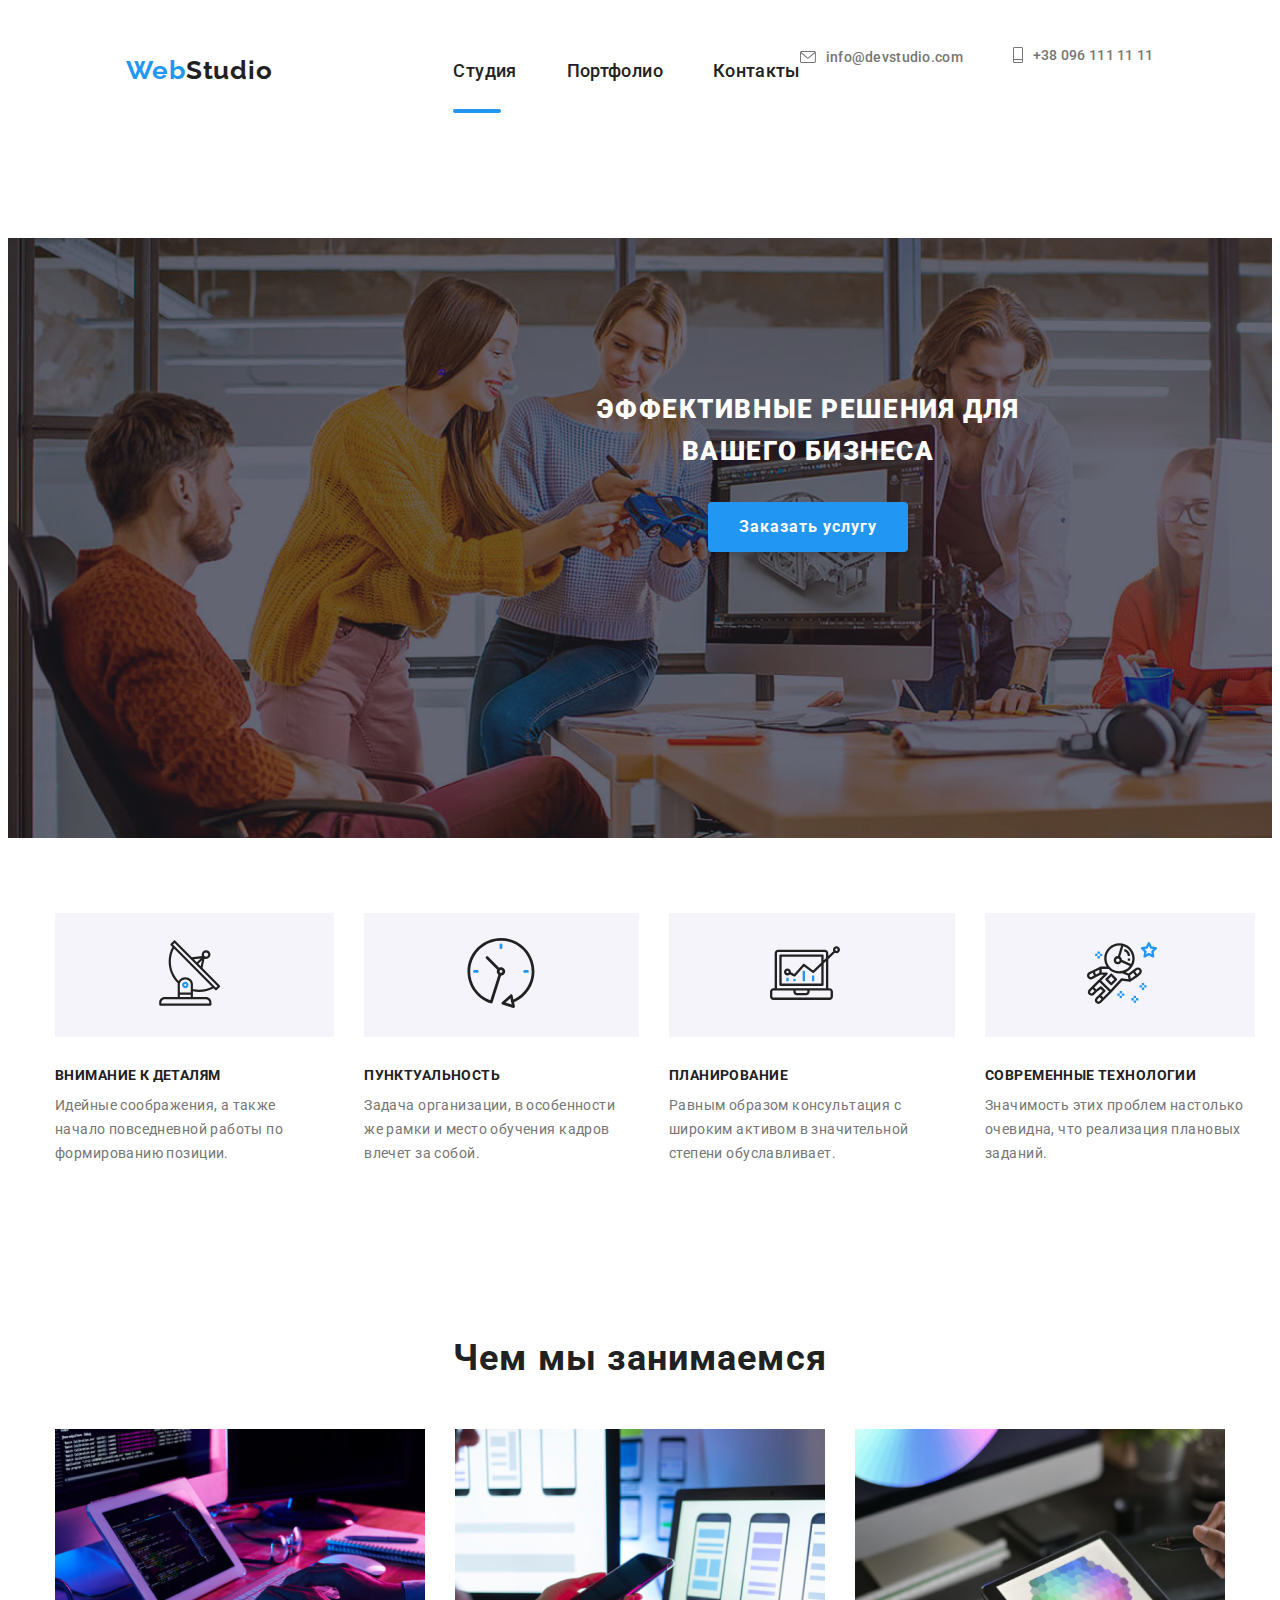
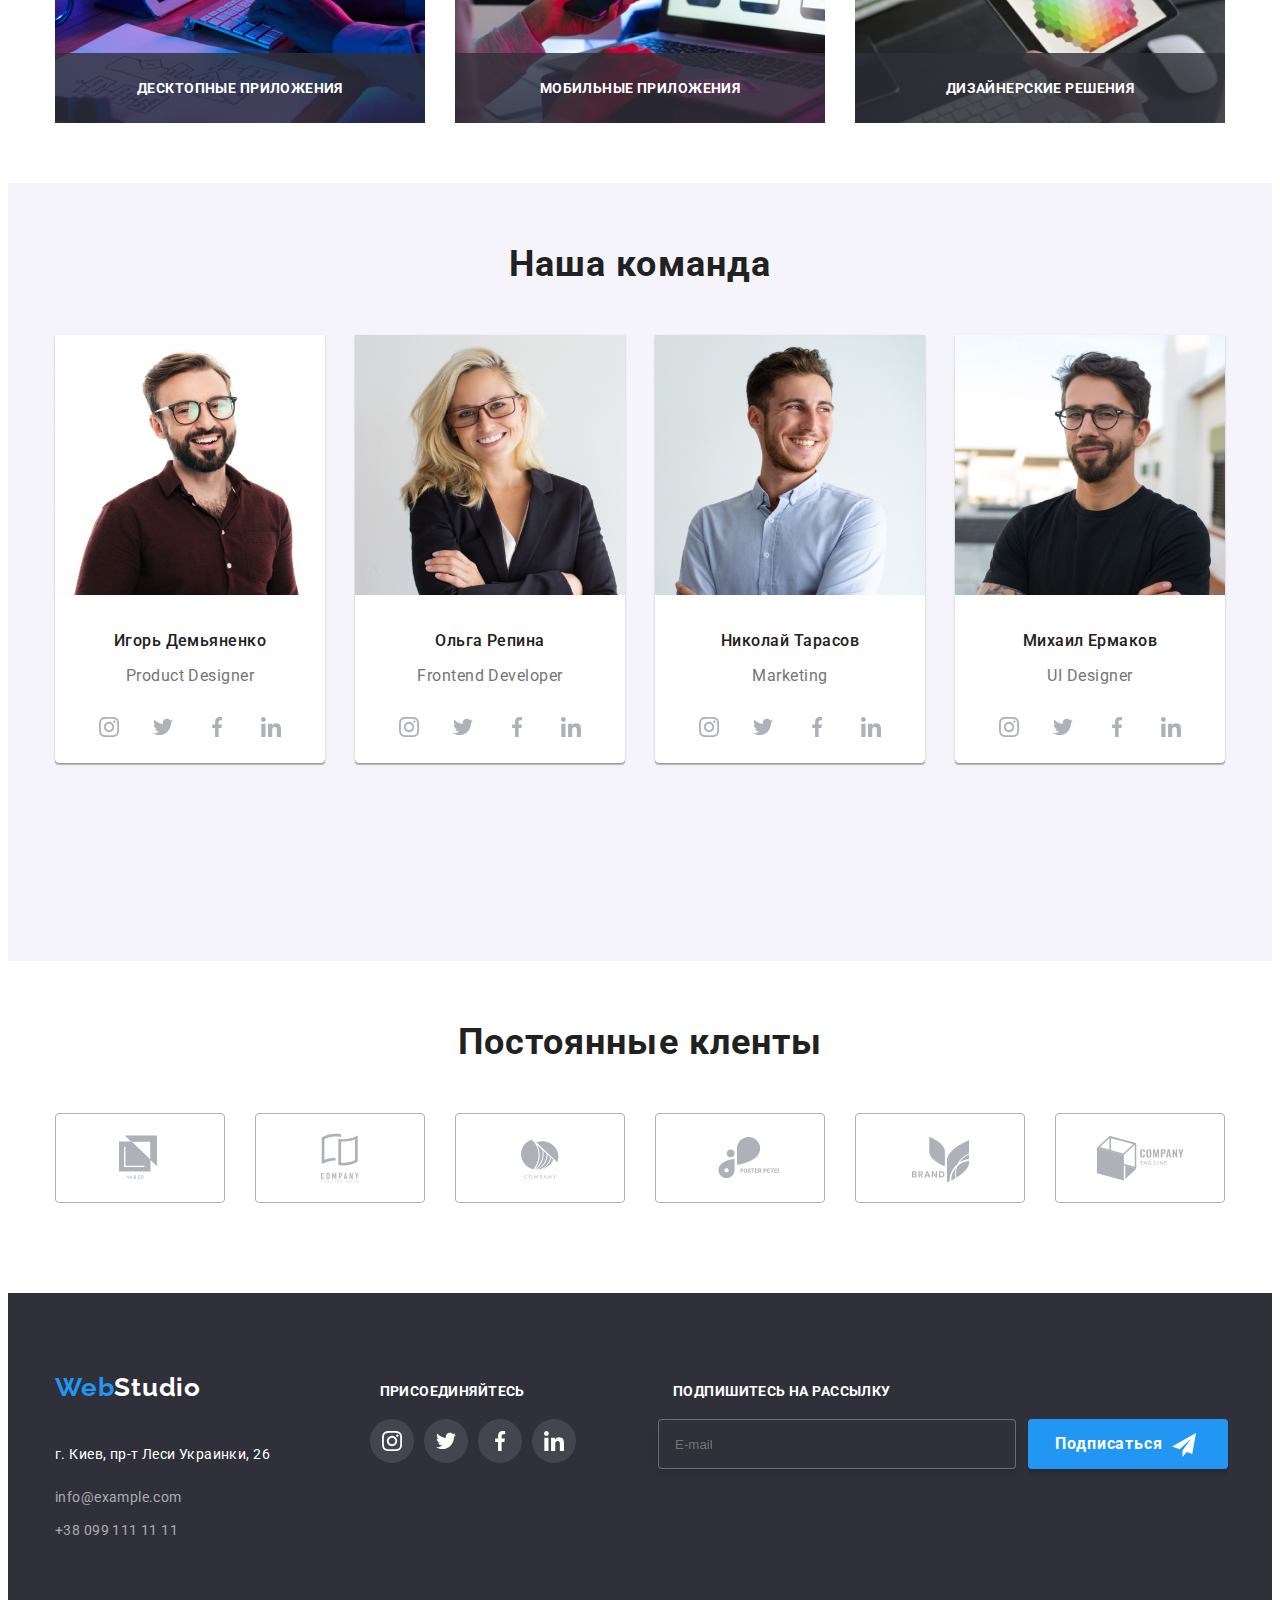
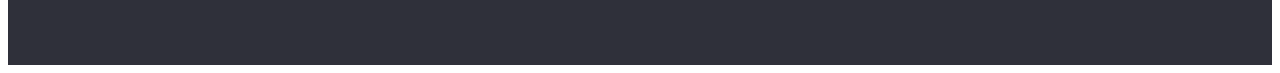
==== commit 6069fd4a: "update" ====
--- a/index.html
+++ b/index.html
@@ -103,14 +103,14 @@
 <!-- герой -->
         
              <section class="hero overlay">
-                 <div class="container">
+                
                      <h1 class="hero-title">Эффективные решения для вашего бизнеса</h1>
             
            
             <button class="hero-link" data-modal-open> Заказать услугу</button>
 
         
-                 </div>
+                
         
            
          
--- a/sass/main.css
+++ b/sass/main.css
@@ -8,6 +8,11 @@
 html {
   -webkit-box-sizing: border-box;
           box-sizing: border-box;
+  overflow-x: hidden;
+}
+
+body {
+  overflow-x: hidden;
 }
 
 *,
@@ -52,20 +57,20 @@
 
 @media (min-width: 480px) {
   .container {
-    min-width: 480px;
+    width: 480px;
     padding-bottom: 60px;
   }
 }
 
 @media (min-width: 768px) {
   .container {
-    min-width: 768px;
+    width: 768px;
   }
 }
 
 @media (min-width: 1200px) {
   .container {
-    min-width: 1200px;
+    width: 1200px;
     margin-left: auto;
     margin-right: auto;
     padding-right: 15px;
@@ -96,25 +101,24 @@
 
 @media (min-width: 480px) {
   .flex-container {
-    min-width: 480px;
+    width: 480px;
   }
 }
 
 @media (min-width: 768px) {
   .flex-container {
-    min-width: 768px;
+    width: 768px;
   }
 }
 
 @media (min-width: 1200px) {
   .flex-container {
-    min-width: 1200px;
+    width: 1200px;
     display: -webkit-box;
     display: -ms-flexbox;
     display: flex;
     -ms-flex-wrap: nowrap;
         flex-wrap: nowrap;
-    padding-left: 80px;
   }
 }
 
@@ -885,9 +889,19 @@
 
 @media (min-width: 1200px) {
   .hero {
-    min-width: 1600px;
+    min-width: 1200px;
     min-height: 600px;
     padding-bottom: 94px;
+    -webkit-box-orient: vertical;
+    -webkit-box-direction: normal;
+        -ms-flex-direction: column;
+            flex-direction: column;
+    -webkit-box-pack: center;
+        -ms-flex-pack: center;
+            justify-content: center;
+    -webkit-box-align: center;
+        -ms-flex-align: center;
+            align-items: center;
   }
 }
 
@@ -961,8 +975,18 @@
     display: -webkit-box;
     display: -ms-flexbox;
     display: flex;
-    padding-left: 600px;
-    padding-right: 500px;
+    -webkit-box-orient: vertical;
+    -webkit-box-direction: normal;
+        -ms-flex-direction: column;
+            flex-direction: column;
+    -webkit-box-pack: center;
+        -ms-flex-pack: center;
+            justify-content: center;
+    -webkit-box-align: center;
+        -ms-flex-align: center;
+            align-items: center;
+    padding-left: 550px;
+    padding-right: 550px;
     padding-top: 150px;
   }
 }
@@ -991,12 +1015,6 @@
   height: 50px;
 }
 
-@media (min-width: 1200px) {
-  button.hero-link {
-    margin-left: 90px;
-  }
-}
-
 .features {
   padding-top: 60px;
   margin-right: auto;
@@ -1005,7 +1023,7 @@
 
 @media (min-width: 480px) {
   .features {
-    min-width: 738px;
+    min-width: 450px;
     min-height: 994px;
   }
 }
@@ -1077,22 +1095,22 @@
 
 @media (min-width: 480px) {
   .tumb {
-    width: 450px;
-    height: 120px;
+    min-width: 450px;
+    min-height: 120px;
   }
 }
 
 @media (min-width: 768px) {
   .tumb {
-    width: 354px;
-    height: 120px;
+    min-width: 354px;
+    min-height: 120px;
   }
 }
 
 @media (min-width: 1200px) {
   .tumb {
-    width: 270px;
-    height: 120px;
+    min-width: 270px;
+    min-height: 120px;
   }
 }
 
@@ -1105,7 +1123,7 @@
   letter-spacing: 0.03em;
   text-transform: uppercase;
   display: inline-block;
-  width: 270px;
+  min-width: 270px;
 }
 
 @media (min-width: 768px) {
@@ -1122,8 +1140,8 @@
   .flex-element h3 {
     margin-top: 30px;
     margin-bottom: 10px;
-    margin-left: 105px;
-    margin-right: 105px;
+    margin-left: 0;
+    margin-right: 0;
   }
 }
 
@@ -1148,8 +1166,8 @@
 
 .box {
   display: block;
-  width: 270px;
-  height: 75px;
+  min-width: 270px;
+  min-height: 75px;
   margin-right: 30px;
 }
 
@@ -1165,30 +1183,37 @@
 
 @media (min-width: 480px) {
   .flex-element {
-    width: 450px;
-    height: 226px;
+    min-width: 450px;
+    min-height: 226px;
   }
 }
 
 @media (min-width: 768px) {
   .flex-element {
-    width: 354px;
-    height: 251px;
+    min-width: 354px;
+    min-height: 251px;
     margin: 15px;
   }
 }
 
 @media (min-width: 1200px) {
   .flex-element {
-    width: 270px;
-    height: 101px;
-    margin-right: 30px;
+    min-width: 270px;
+    min-height: 101px;
+    margin-right: 15px;
+    margin-left: 15px;
   }
 }
 
 @media (min-width: 1200px) {
   .flex-element:nth-last-child(4n+1) {
     margin-right: 0;
+  }
+}
+
+@media (min-width: 1200px) {
+  .flex-element:nth-child(1) {
+    margin-left: 0;
   }
 }
 
@@ -1239,7 +1264,6 @@
     -webkit-box-pack: center;
         -ms-flex-pack: center;
             justify-content: center;
-    padding-left: 180px;
   }
 }
 
@@ -1291,8 +1315,9 @@
 
 @media (min-width: 1200px) {
   .our-team {
-    min-width: 1600px;
+    min-width: 1200px;
     min-height: 708px;
+    margin-top: 0;
   }
 }
 
@@ -1600,7 +1625,8 @@
   .clients {
     min-height: 182px;
     min-width: 1170px;
-    margin-left: 190px;
+    margin-left: 0;
+    margin-bottom: 0;
     display: -webkit-box;
     display: -ms-flexbox;
     display: flex;
@@ -1794,6 +1820,12 @@
   }
 }
 
+@media (min-width: 1200px) {
+  .list-element:nth-child(1) {
+    margin-left: 0;
+  }
+}
+
 .clients-container {
   display: -webkit-box;
   display: -ms-flexbox;
@@ -1801,7 +1833,6 @@
   -ms-flex-wrap: wrap;
       flex-wrap: wrap;
   padding-bottom: 0;
-  margin: 15px;
 }
 
 @media (min-width: 1200px) {
@@ -1851,18 +1882,16 @@
 @media (min-width: 1200px) {
   .footer-section {
     min-height: 252px;
-    min-width: 1600px;
+    min-width: 1200px;
+    padding-bottom: 0;
     display: -webkit-box;
     display: -ms-flexbox;
     display: flex;
-    margin-top: 190px;
   }
 }
 
 .footer {
   margin-bottom: 0;
-  margin-right: auto;
-  margin-left: auto;
 }
 
 @media (min-width: 480px) {
@@ -1905,14 +1934,18 @@
     display: -webkit-box;
     display: -ms-flexbox;
     display: flex;
+    -webkit-box-pack: justify;
+        -ms-flex-pack: justify;
+            justify-content: space-between;
+    -webkit-box-align: baseline;
+        -ms-flex-align: baseline;
+            align-items: baseline;
   }
 }
 
 .footer-portfolio {
   padding-top: 60px;
   margin-bottom: 0;
-  margin-right: auto;
-  margin-left: auto;
   display: -webkit-box;
   display: -ms-flexbox;
   display: flex;
@@ -1941,8 +1974,6 @@
 .container-no-padding {
   padding-right: 15px;
   padding-left: 15px;
-  margin-left: auto;
-  margin-right: auto;
 }
 
 @media (min-width: 480px) {
@@ -2003,7 +2034,7 @@
     display: inline-block;
     margin-bottom: 9px;
     margin-top: 20px;
-    margin-left: 50px;
+    margin-left: 0;
   }
 }
 
@@ -2045,6 +2076,12 @@
   }
 }
 
+@media (min-width: 1200px) {
+  .address-contacts-mail {
+    padding-left: 0;
+  }
+}
+
 .address-contacts-phone {
   font-family: Roboto;
   font-style: normal;
@@ -2070,6 +2107,12 @@
   }
 }
 
+@media (min-width: 1200px) {
+  .address-contacts-phone {
+    padding-left: 0;
+  }
+}
+
 @media (min-width: 480px) {
   .footer-webstudio-link {
     padding-left: 163px;
@@ -2080,6 +2123,13 @@
 @media (max-width: 1199px) {
   .footer-webstudio-link {
     padding-left: 115px;
+  }
+}
+
+@media (min-width: 1200px) {
+  .footer-webstudio-link {
+    padding-left: 0;
+    padding-right: 0;
   }
 }
 
@@ -2098,6 +2148,13 @@
   }
 }
 
+@media (min-width: 1200px) {
+  .address-span p {
+    padding-left: 0;
+    padding-right: 0;
+  }
+}
+
 /* join */
 @media (min-width: 480px) {
   .join {
@@ -2115,7 +2172,7 @@
 
 @media (min-width: 1200px) {
   .join {
-    margin-left: 70px;
+    margin-left: 0;
   }
 }
 
@@ -2190,6 +2247,7 @@
   .footer-joinup-title {
     padding-left: 0;
     padding-top: 0;
+    margin-left: 10px;
   }
 }
 
@@ -2265,7 +2323,7 @@
 
 @media (min-width: 1200px) {
   .telegram {
-    margin-right: 0;
+    margin-right: 40px;
     margin-left: 0;
     -webkit-box-pack: end;
         -ms-flex-pack: end;
@@ -2333,8 +2391,8 @@
 
 @media (min-width: 1200px) {
   .telegram-title {
-    width: 219px;
-    height: 16px;
+    min-width: 219px;
+    min-height: 16px;
     margin-right: 0;
     margin-bottom: 20px;
     margin-top: 10px;
@@ -2398,6 +2456,10 @@
     -webkit-box-align: start;
         -ms-flex-align: start;
             align-items: flex-start;
+    -webkit-box-orient: vertical;
+    -webkit-box-direction: normal;
+        -ms-flex-flow: column;
+            flex-flow: column;
   }
 }
 
@@ -2406,6 +2468,11 @@
     display: -webkit-box;
     display: -ms-flexbox;
     display: flex;
+    -webkit-box-orient: horizontal;
+    -webkit-box-direction: normal;
+        -ms-flex-flow: row;
+            flex-flow: row;
+    padding-left: 0;
   }
 }
 
@@ -2443,6 +2510,12 @@
     margin-left: 55px;
     margin-top: 20px;
     margin-bottom: 60px;
+  }
+}
+
+@media (min-width: 1200px) {
+  .telegram-button {
+    margin: 0;
   }
 }
 
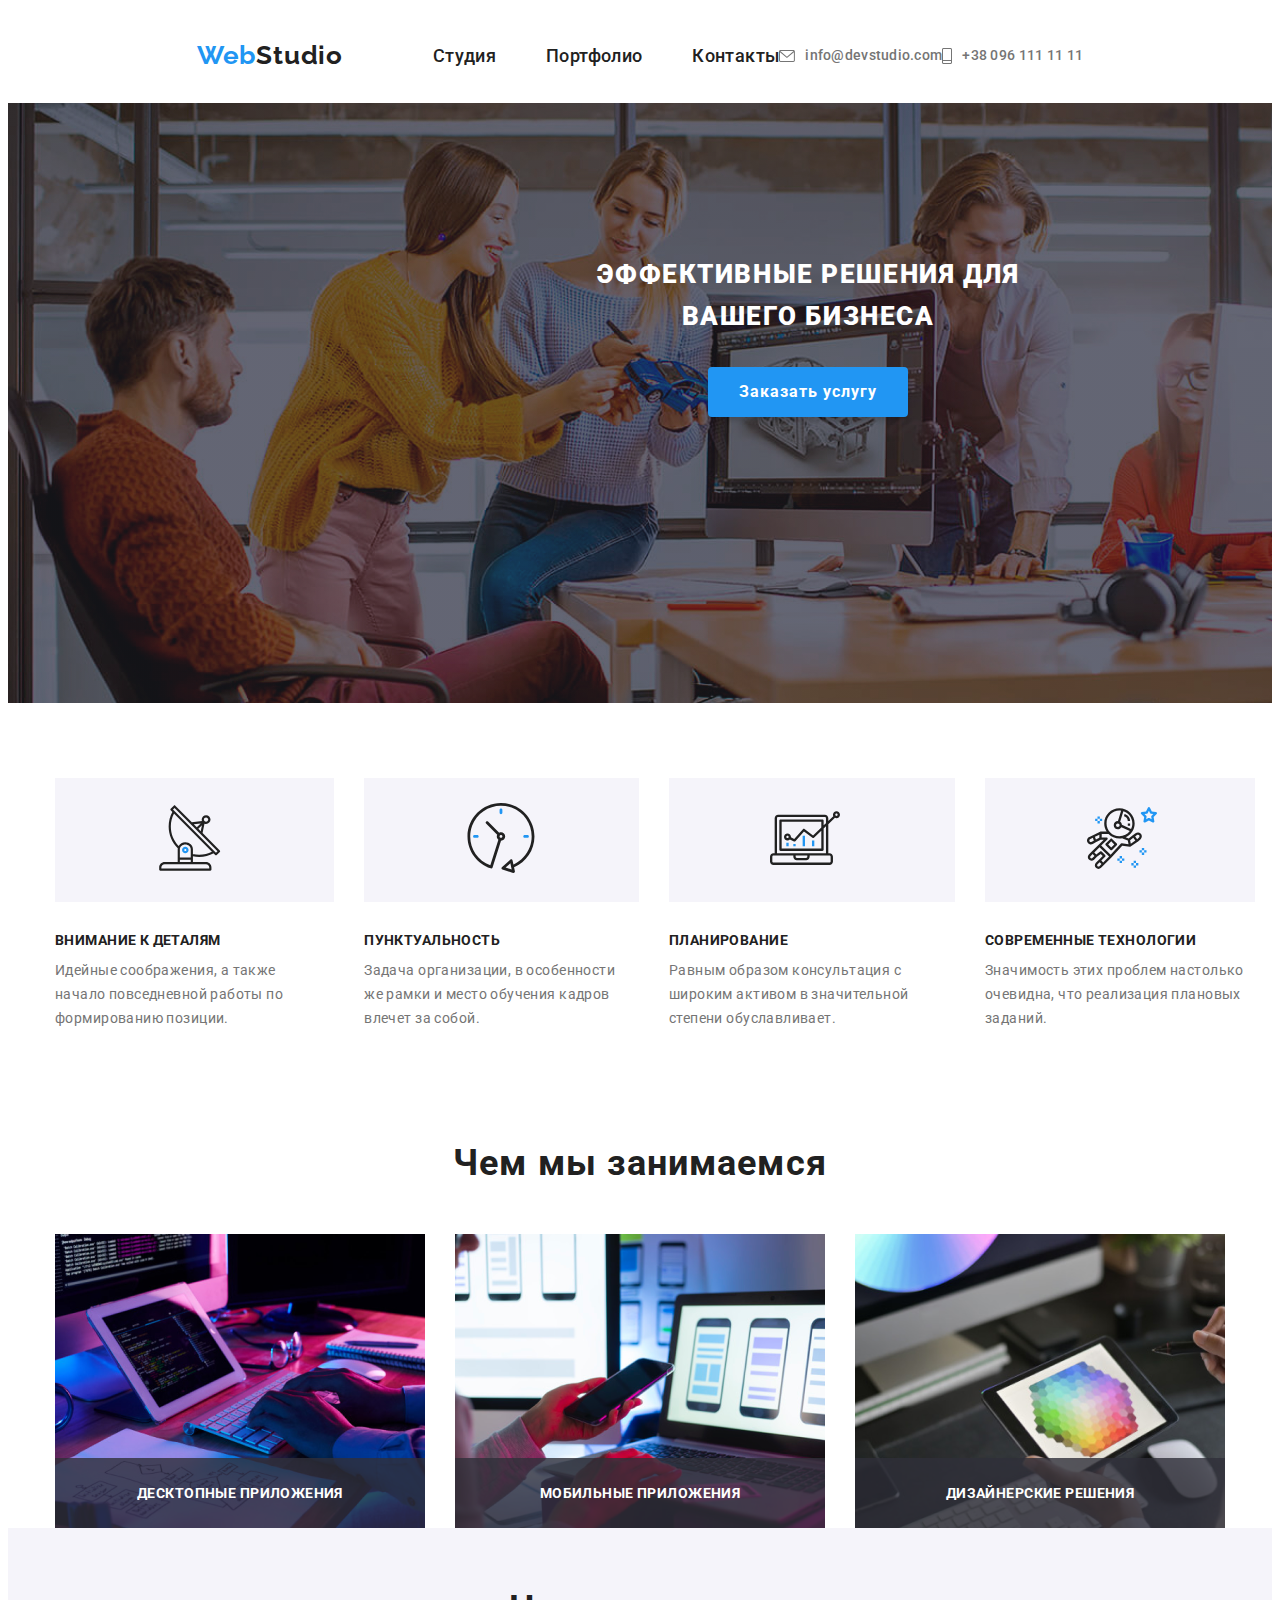
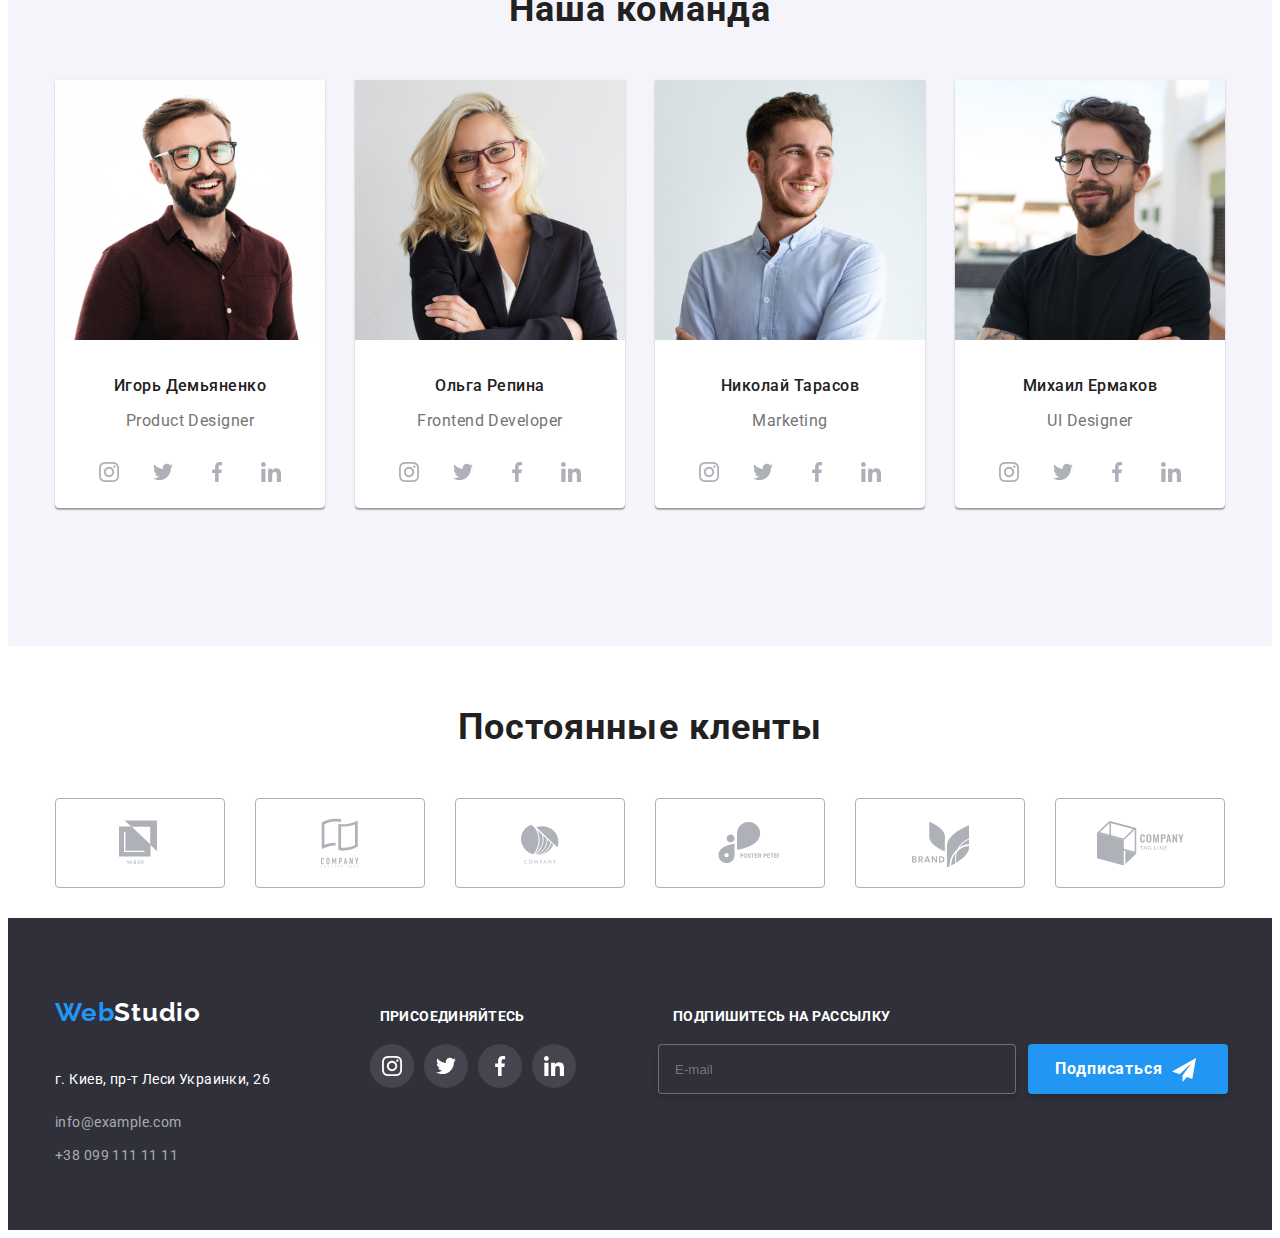
==== commit 472f8da8: "header-update" ====
--- a/index.html
+++ b/index.html
@@ -19,8 +19,7 @@
 
     
     <!-- nav -->
-<div class="navbar container">
-    <header class="header">
+     <header class="header">
         <div class="container">
             <nav class="navbar">
 
@@ -58,8 +57,8 @@
                    
                        
                     
-                    <li class="item"><a class="link-portfolio studio" href="">Студия</a></li>
-                    <li class="item"><a class="link-portfolio" href="portfolio.html">Портфолио</a></li>
+                    <li class="item"><a class="link-portfolio" href="index.html">Студия</a></li>
+                    <li class="item"><a class="link-portfolio portfolio-index" href="portfolio.html">Портфолио</a></li>
                     <li class="item"><a class="link-portfolio contact" href="">Контакты</a></li>
                    
 
@@ -98,8 +97,7 @@
                
             </nav>
         </div>
-    </header>
-</div>        
+    </header>       
 <!-- герой -->
         
              <section class="hero overlay">
--- a/sass/main.css
+++ b/sass/main.css
@@ -52,7 +52,6 @@
   margin-right: auto;
   padding-right: 15px;
   padding-left: 15px;
-  padding-bottom: 60px;
 }
 
 @media (min-width: 480px) {
@@ -75,6 +74,7 @@
     margin-right: auto;
     padding-right: 15px;
     padding-left: 15px;
+    padding-bottom: 0;
   }
 }
 
@@ -528,7 +528,7 @@
 
 @media (min-width: 1200px) {
   .webstudio {
-    margin-right: 93px;
+    margin-right: 0;
   }
 }
 
@@ -560,6 +560,7 @@
     -webkit-box-align: baseline;
         -ms-flex-align: baseline;
             align-items: baseline;
+    margin-left: 90px;
   }
 }
 
@@ -708,12 +709,15 @@
     display: -ms-flexbox;
     display: flex;
     margin-left: auto;
+    -webkit-box-align: center;
+        -ms-flex-align: center;
+            align-items: center;
   }
 }
 
 @media (min-width: 1200px) {
   .contacts .item + .item {
-    margin-left: 50px;
+    margin-left: 0;
   }
 }
 
@@ -757,6 +761,8 @@
     -webkit-box-align: center;
         -ms-flex-align: center;
             align-items: center;
+    padding: 0;
+    margin: 0;
   }
 }
 
@@ -837,6 +843,8 @@
     -webkit-box-align: center;
         -ms-flex-align: center;
             align-items: center;
+    margin: 0;
+    padding: 0;
   }
 }
 
@@ -1855,10 +1863,6 @@
 }
 
 .footer-section {
-  padding-top: 60px;
-}
-
-.footer-section {
   background-color: #2f303a;
   padding-top: 0;
   padding-bottom: 0;
@@ -2236,7 +2240,7 @@
   }
 }
 
-@media (max-width: 1199px) {
+@media (min-width: 768px) {
   .footer-joinup-title {
     padding: 0;
     padding-left: 20px;
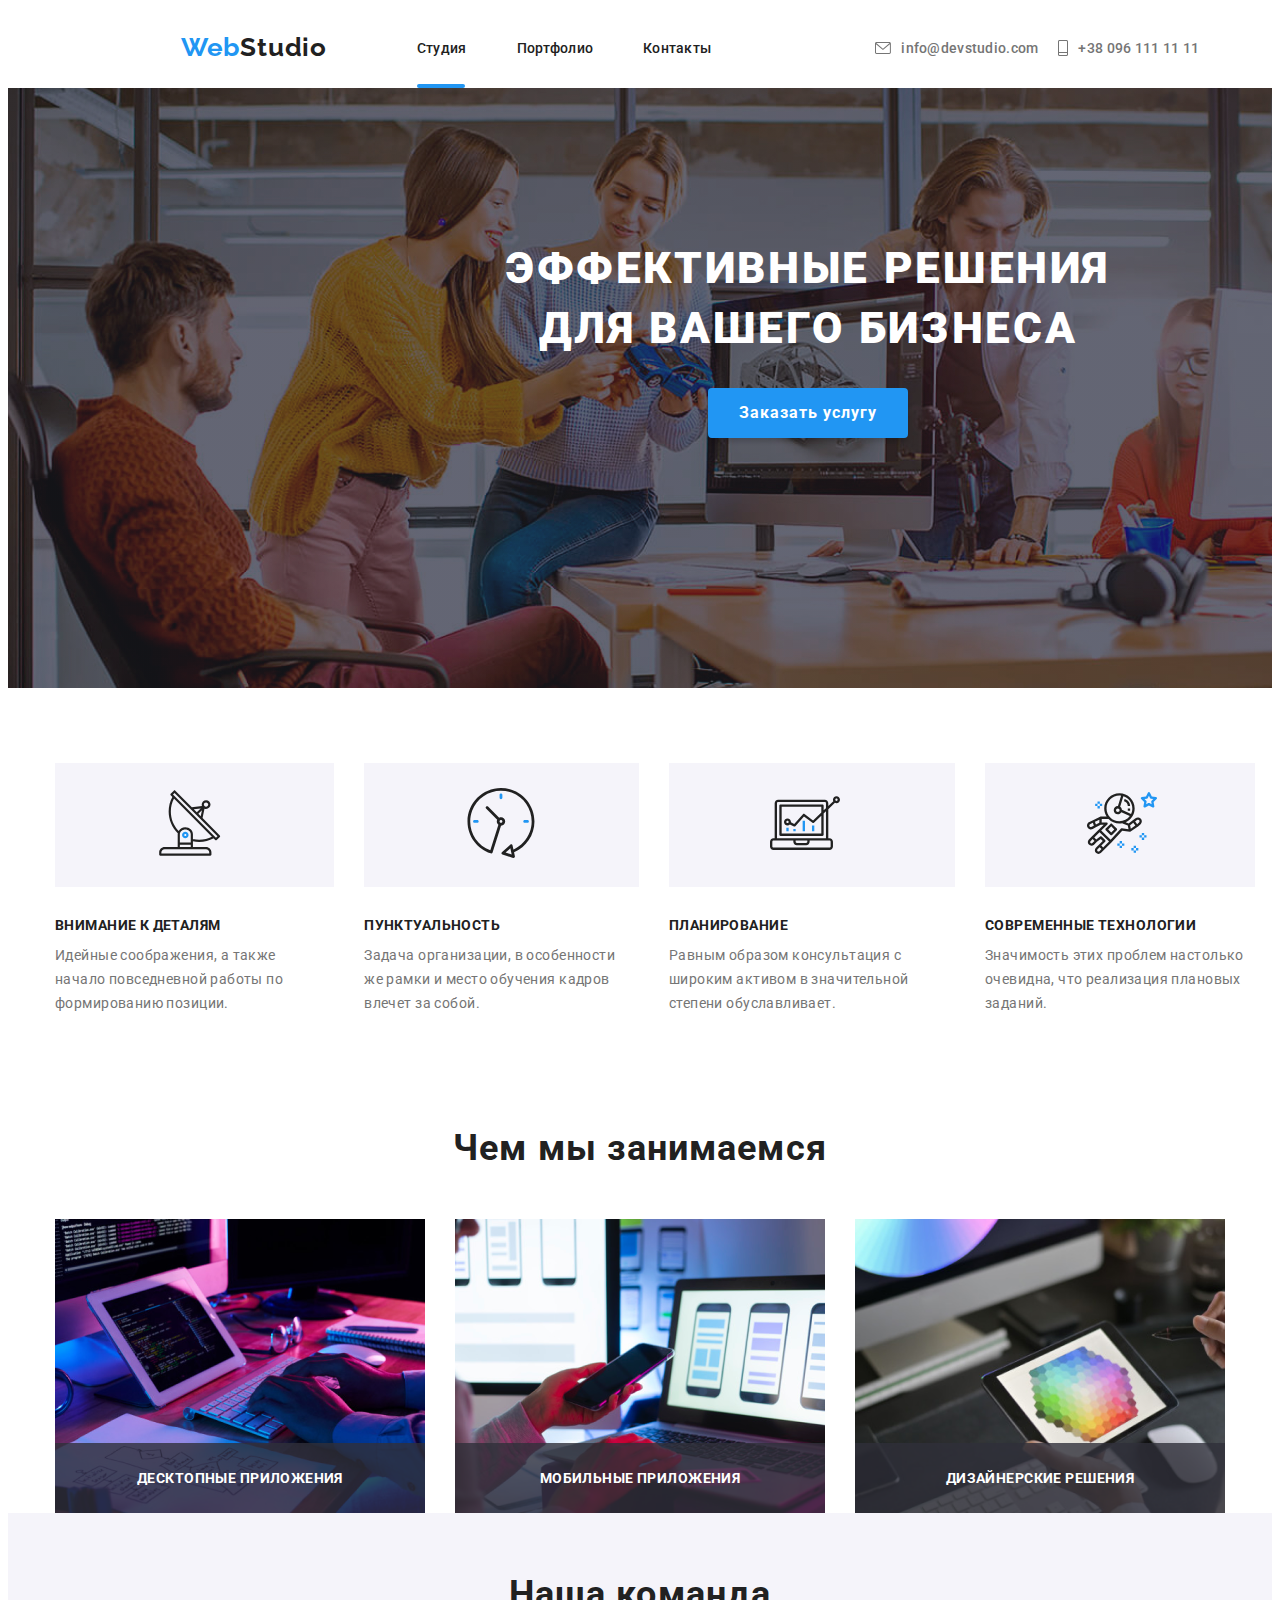
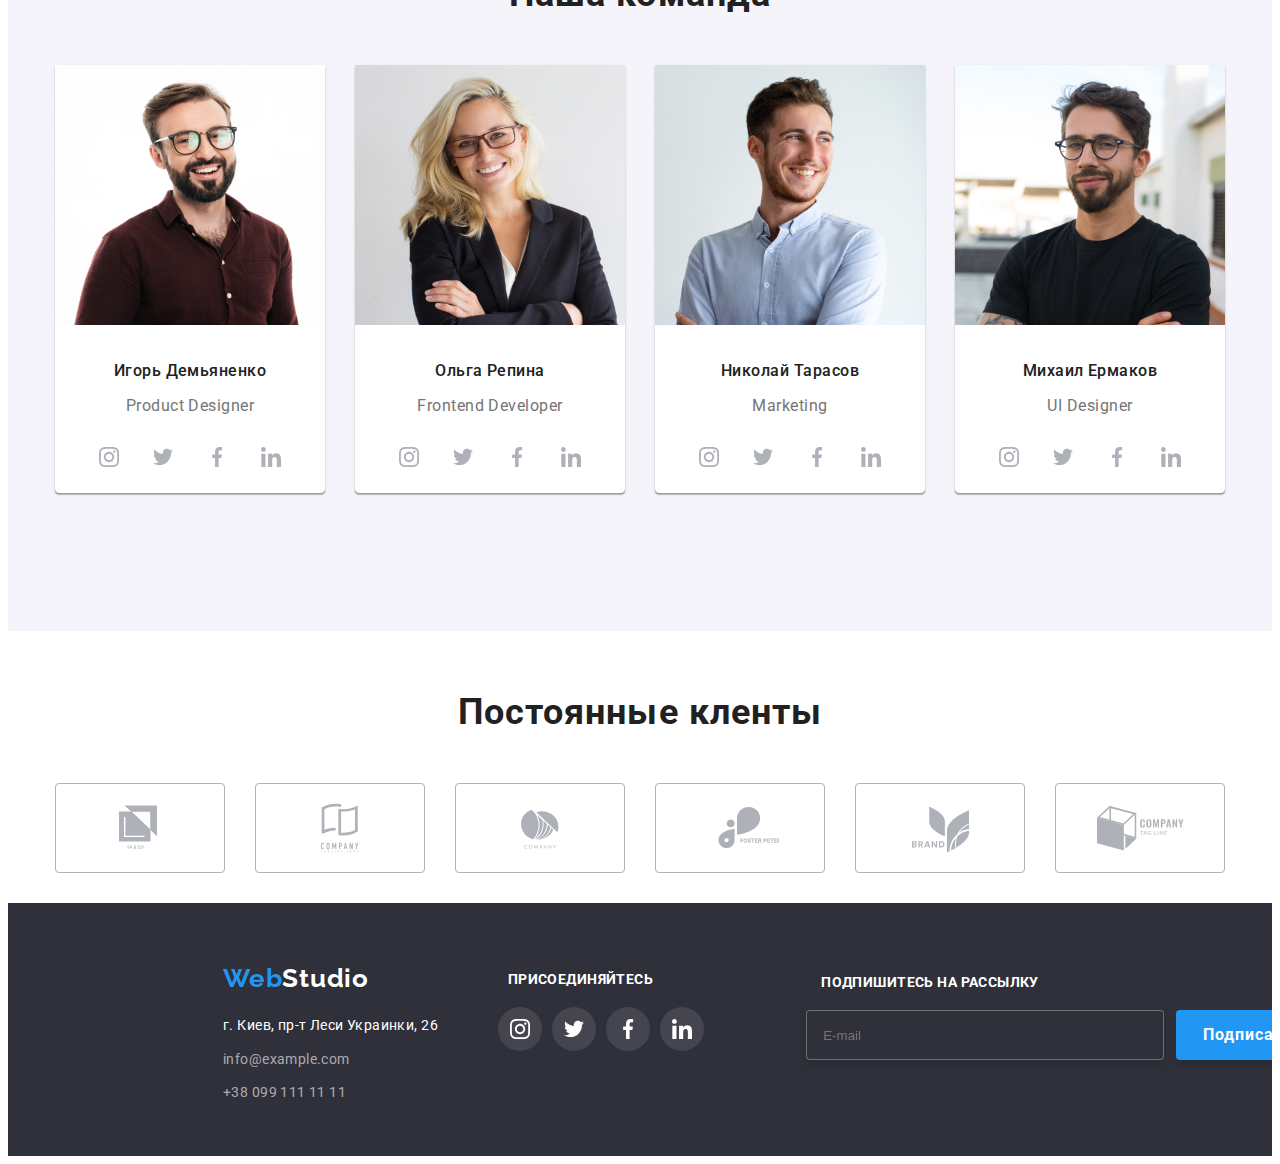
==== commit 120d54c7: "update" ====
--- a/index.html
+++ b/index.html
@@ -57,7 +57,7 @@
                    
                        
                     
-                    <li class="item"><a class="link-portfolio" href="index.html">Студия</a></li>
+                    <li class="item"><a class="link-portfolio studio" href="index.html">Студия</a></li>
                     <li class="item"><a class="link-portfolio portfolio-index" href="portfolio.html">Портфолио</a></li>
                     <li class="item"><a class="link-portfolio contact" href="">Контакты</a></li>
                    
--- a/sass/main.css
+++ b/sass/main.css
@@ -241,13 +241,13 @@
 }
 
 .transition-text {
-  padding: 30px;
   position: absolute;
   top: 0;
   left: 0;
-  width: 322px;
-  height: 168px;
+  min-width: 322px;
+  min-height: 168px;
   opacity: 0;
+  margin: 63px 24px;
   -webkit-transform: translateY(100%);
           transform: translateY(100%);
   -webkit-transition: -webkit-transform all var(--time, --animate);
@@ -268,6 +268,11 @@
   transition: all var(--time, --animate);
 }
 
+.transition-text p {
+  width: 322px;
+  height: 168px;
+}
+
 /* анимация в индекс html */
 .features-pictures {
   position: relative;
@@ -300,25 +305,11 @@
   position: relative;
 }
 
-.link-portfolio::before {
-  display: inline-block;
-  content: "";
-  position: absolute;
-  bottom: 0;
-  left: 0;
-  width: 48px;
-  height: 4px;
-  background-color: #2196f3;
-  border-radius: 2px;
-  opacity: 0;
-}
-
 .studio::before {
   display: inline-block;
   content: "";
   position: absolute;
   bottom: 0;
-  width: 48px;
   height: 4px;
   background-color: #2196f3;
   border-radius: 2px;
@@ -328,12 +319,14 @@
 @media (min-width: 480px) {
   .studio::before {
     left: 195px;
+    width: 62px;
   }
 }
 
 @media (min-width: 1200px) {
   .studio::before {
     left: 0;
+    width: 48px;
   }
 }
 
@@ -343,11 +336,16 @@
   position: absolute;
   bottom: 0;
   left: 0;
-  width: 78px;
   height: 4px;
   background-color: #2196f3;
   border-radius: 2px;
   opacity: 1;
+}
+
+@media (min-width: 1200px) {
+  .portfolio::before {
+    width: 76px;
+  }
 }
 
 .link-portfolio:hover::before {
@@ -362,7 +360,7 @@
   position: absolute;
   bottom: 0;
   left: 165px;
-  width: 78px;
+  width: 98px;
   height: 4px;
   background-color: #2196f3;
   border-radius: 2px;
@@ -378,10 +376,68 @@
 @media (min-width: 1200px) {
   .portfolio-index::before {
     left: 0;
+    width: 76px;
+  }
+}
+
+.blue::before {
+  display: inline-block;
+  content: "";
+  position: absolute;
+  bottom: 0;
+  left: 165px;
+  width: 98px;
+  height: 4px;
+  background-color: #2196f3;
+  border-radius: 2px;
+  opacity: 1;
+}
+
+@media (min-width: 480px) {
+  .blue::before {
+    left: 180px;
+  }
+}
+
+@media (min-width: 1200px) {
+  .blue::before {
+    left: 0;
+    width: 76px;
   }
 }
 
 .portfolio-index:hover::before {
+  opacity: 1;
+  -webkit-transition: all var(--time, --animate);
+  transition: all var(--time, --animate);
+}
+
+.studio-blue::before {
+  display: inline-block;
+  content: "";
+  position: absolute;
+  bottom: 0;
+  height: 4px;
+  background-color: #2196f3;
+  border-radius: 2px;
+  opacity: 0;
+}
+
+@media (min-width: 480px) {
+  .studio-blue::before {
+    left: 195px;
+    width: 62px;
+  }
+}
+
+@media (min-width: 1200px) {
+  .studio-blue::before {
+    left: 0;
+    width: 48px;
+  }
+}
+
+.studio-blue:hover::before {
   opacity: 1;
   -webkit-transition: all var(--time, --animate);
   transition: all var(--time, --animate);
@@ -393,7 +449,7 @@
   position: absolute;
   bottom: 0;
   left: 170px;
-  width: 68px;
+  width: 86px;
   height: 4px;
   background-color: #2196f3;
   border-radius: 2px;
@@ -409,6 +465,7 @@
 @media (min-width: 1200px) {
   .contact::before {
     left: 0;
+    width: 67px;
   }
 }
 
@@ -487,7 +544,7 @@
   -webkit-box-pack: center;
       -ms-flex-pack: center;
           justify-content: center;
-  min-height: 80px;
+  height: 80px;
 }
 
 @media (min-width: 480px) {
@@ -528,7 +585,7 @@
 
 @media (min-width: 1200px) {
   .webstudio {
-    margin-right: 0;
+    margin-left: 100px;
   }
 }
 
@@ -662,13 +719,6 @@
   letter-spacing: 0.02em;
 }
 
-@media (min-width: 1200px) {
-  .link-portfolio {
-    padding-bottom: 32px;
-    padding-top: 32px;
-  }
-}
-
 @media (max-width: 767px) {
   .link-portfolio {
     padding-bottom: 12px;
@@ -687,6 +737,20 @@
   .link-portfolio {
     font-size: 18px;
     line-height: 21,09px;
+  }
+}
+
+@media (min-width: 1200px) {
+  .link-portfolio {
+    padding-bottom: 32px;
+    padding-top: 32px;
+    font-family: Roboto;
+    font-style: normal;
+    font-weight: 500;
+    font-size: 14px;
+    line-height: 16px;
+    letter-spacing: 0.02em;
+    color: #212121;
   }
 }
 
@@ -712,6 +776,7 @@
     -webkit-box-align: center;
         -ms-flex-align: center;
             align-items: center;
+    margin-left: 144px;
   }
 }
 
@@ -763,6 +828,7 @@
             align-items: center;
     padding: 0;
     margin: 0;
+    margin-left: 20px;
   }
 }
 
@@ -845,6 +911,7 @@
             align-items: center;
     margin: 0;
     padding: 0;
+    margin-left: 20px;
   }
 }
 
@@ -899,6 +966,8 @@
   .hero {
     min-width: 1200px;
     min-height: 600px;
+    padding-left: 0;
+    padding-right: 0;
     padding-bottom: 94px;
     -webkit-box-orient: vertical;
     -webkit-box-direction: normal;
@@ -910,11 +979,12 @@
     -webkit-box-align: center;
         -ms-flex-align: center;
             align-items: center;
+    text-align: center;
   }
 }
 
 .overlay {
-  height: 600px;
+  min-height: 600px;
   margin-left: auto;
   margin-right: auto;
   background-size: cover;
@@ -926,19 +996,19 @@
 
 @media (min-width: 480px) {
   .overlay {
-    width: 480px;
+    min-width: 480px;
   }
 }
 
 @media (min-width: 768px) {
   .overlay {
-    width: 768px;
+    min-width: 768px;
   }
 }
 
 @media (min-width: 1200px) {
   .overlay {
-    width: 1600px;
+    min-width: 1600px;
   }
 }
 
@@ -953,7 +1023,7 @@
   letter-spacing: 0.06em;
   text-transform: uppercase;
   /* горизонтальная геометрия */
-  margin: 0;
+  margin: 0 auto;
   /*  телефон */
   /* таблетка*/
 }
@@ -961,41 +1031,50 @@
 @media (min-width: 480px) {
   .hero-title {
     padding-top: 118px;
-    padding-left: 60px;
-    padding-right: 60px;
+    width: 360px;
     padding-bottom: 30px;
+    font-family: Roboto;
+    font-style: normal;
+    font-weight: 900;
+    font-size: 26px;
+    line-height: 42px;
+    /* or 162% */
+    text-align: center;
+    letter-spacing: 0.06em;
+    text-transform: uppercase;
   }
 }
 
 @media (min-width: 768px) {
   .hero-title {
     padding-top: 118px;
-    padding-left: 204px;
-    padding-right: 204px;
     padding-bottom: 30px;
+    width: 360px;
+    font-family: Roboto;
+    font-style: normal;
+    font-weight: 900;
     font-size: 26px;
     line-height: 42px;
+    /* or 162% */
+    text-align: center;
+    letter-spacing: 0.06em;
+    text-transform: uppercase;
   }
 }
 
 @media (min-width: 1200px) {
   .hero-title {
-    display: -webkit-box;
-    display: -ms-flexbox;
-    display: flex;
-    -webkit-box-orient: vertical;
-    -webkit-box-direction: normal;
-        -ms-flex-direction: column;
-            flex-direction: column;
-    -webkit-box-pack: center;
-        -ms-flex-pack: center;
-            justify-content: center;
-    -webkit-box-align: center;
-        -ms-flex-align: center;
-            align-items: center;
-    padding-left: 550px;
-    padding-right: 550px;
+    width: 696px;
     padding-top: 150px;
+    font-family: Roboto;
+    font-style: normal;
+    font-weight: 900;
+    font-size: 44px;
+    line-height: 60px;
+    /* or 136% */
+    text-align: center;
+    letter-spacing: 0.06em;
+    text-transform: uppercase;
   }
 }
 
@@ -1871,7 +1950,6 @@
 @media (min-width: 480px) {
   .footer-section {
     min-height: 663px;
-    padding-top: 60px;
     padding-bottom: 60px;
   }
 }
@@ -1879,14 +1957,13 @@
 @media (min-width: 768px) {
   .footer-section {
     min-height: 463px;
-    padding-top: 60px;
   }
 }
 
 @media (min-width: 1200px) {
   .footer-section {
     min-height: 252px;
-    min-width: 1200px;
+    min-width: 1600px;
     padding-bottom: 0;
     display: -webkit-box;
     display: -ms-flexbox;
@@ -2000,6 +2077,11 @@
   }
 }
 
+.adress {
+  padding-top: 60px;
+  padding-bottom: 52px;
+}
+
 @media (min-width: 768px) {
   .address {
     display: block;
@@ -2036,8 +2118,6 @@
 @media (min-width: 1200px) {
   .address-span {
     display: inline-block;
-    margin-bottom: 9px;
-    margin-top: 20px;
     margin-left: 0;
   }
 }
@@ -2083,6 +2163,7 @@
 @media (min-width: 1200px) {
   .address-contacts-mail {
     padding-left: 0;
+    margin-bottom: 9px;
   }
 }
 
@@ -2156,6 +2237,10 @@
   .address-span p {
     padding-left: 0;
     padding-right: 0;
+    padding-top: 0;
+    padding-bottom: 0;
+    margin-top: 20px;
+    margin-bottom: 9px;
   }
 }
 
@@ -2171,12 +2256,17 @@
     display: block;
     width: 206px;
     height: 80px;
+    -ms-flex-item-align: center;
+        -ms-grid-row-align: center;
+        align-self: center;
+    margin-bottom: 60px;
   }
 }
 
 @media (min-width: 1200px) {
   .join {
-    margin-left: 0;
+    margin-left: auto;
+    margin-right: auto;
   }
 }
 
@@ -2327,8 +2417,8 @@
 
 @media (min-width: 1200px) {
   .telegram {
-    margin-right: 40px;
-    margin-left: 0;
+    margin-left: auto;
+    margin-right: auto;
     -webkit-box-pack: end;
         -ms-flex-pack: end;
             justify-content: flex-end;
@@ -2720,6 +2810,9 @@
   -ms-flex-wrap: wrap;
       flex-wrap: wrap;
   min-width: 1200px;
+  -webkit-box-pack: center;
+      -ms-flex-pack: center;
+          justify-content: center;
   padding-left: 15px;
   padding-right: 15px;
 }
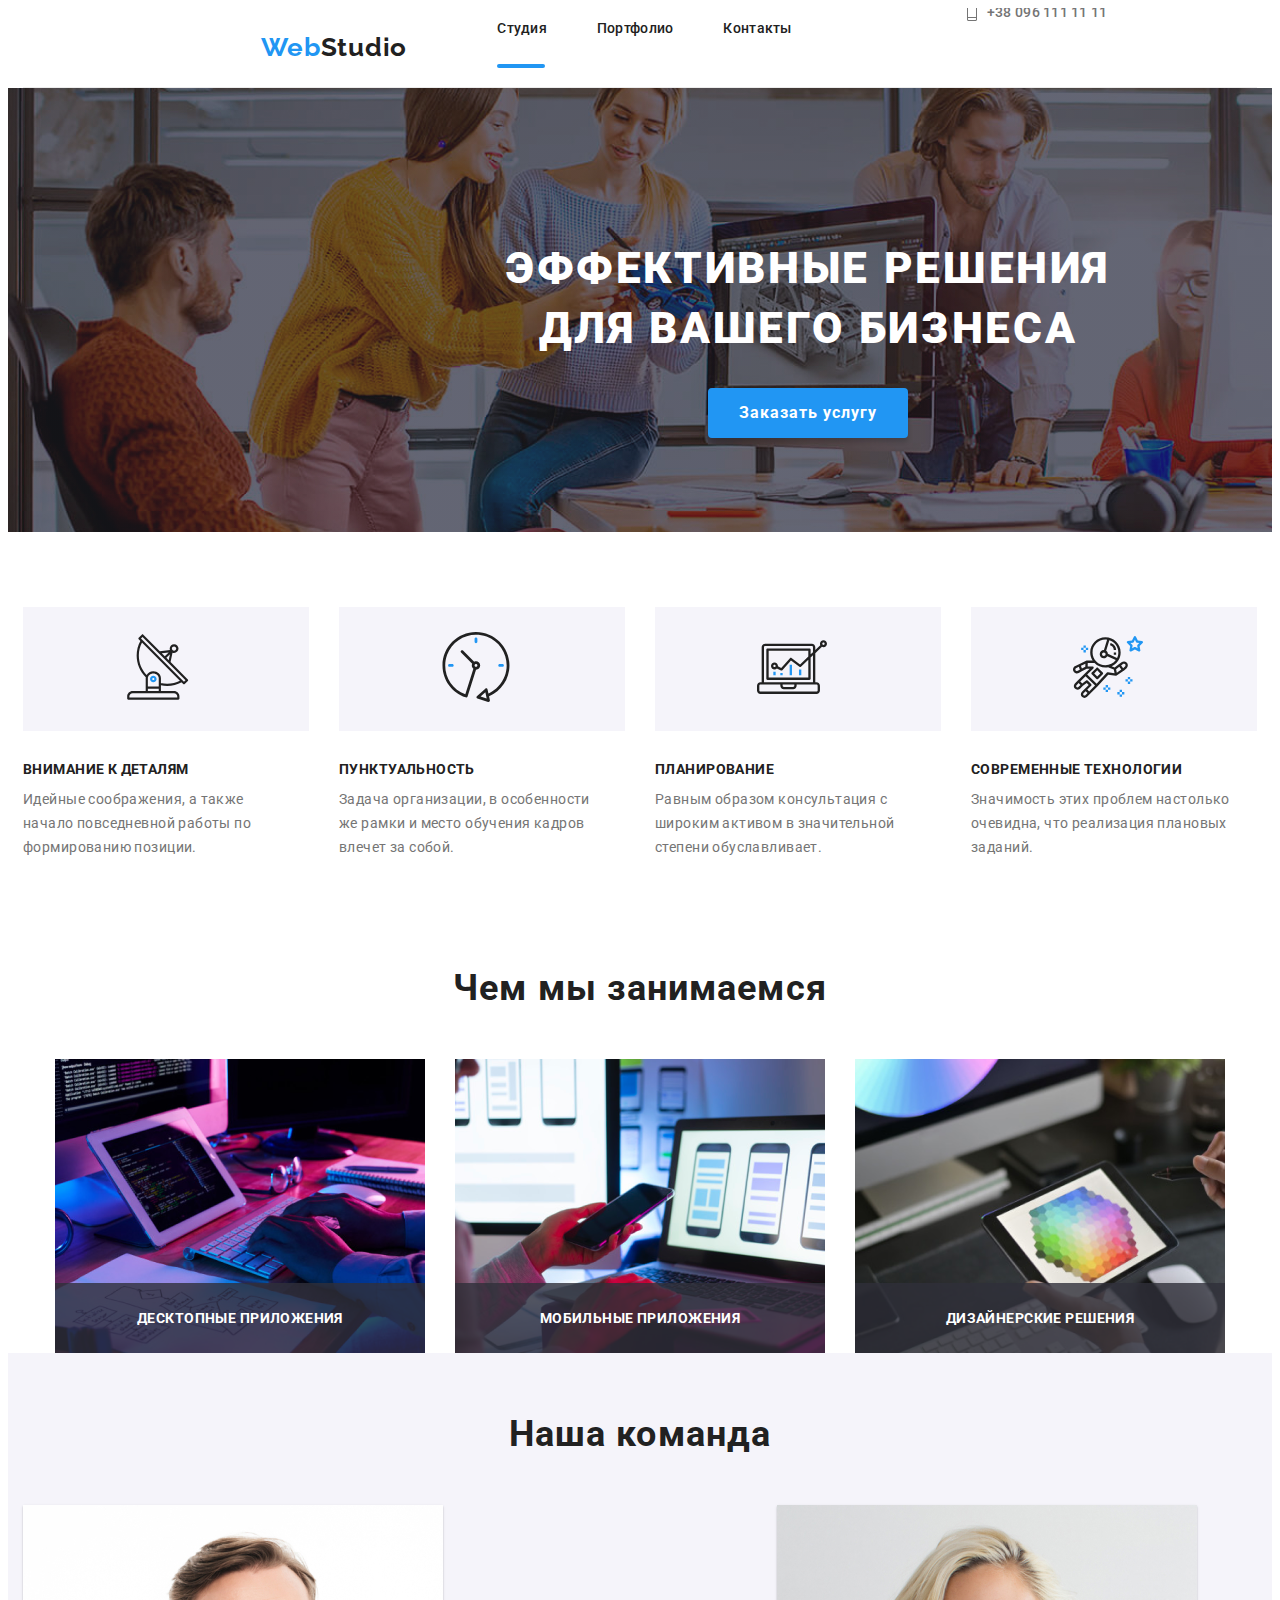
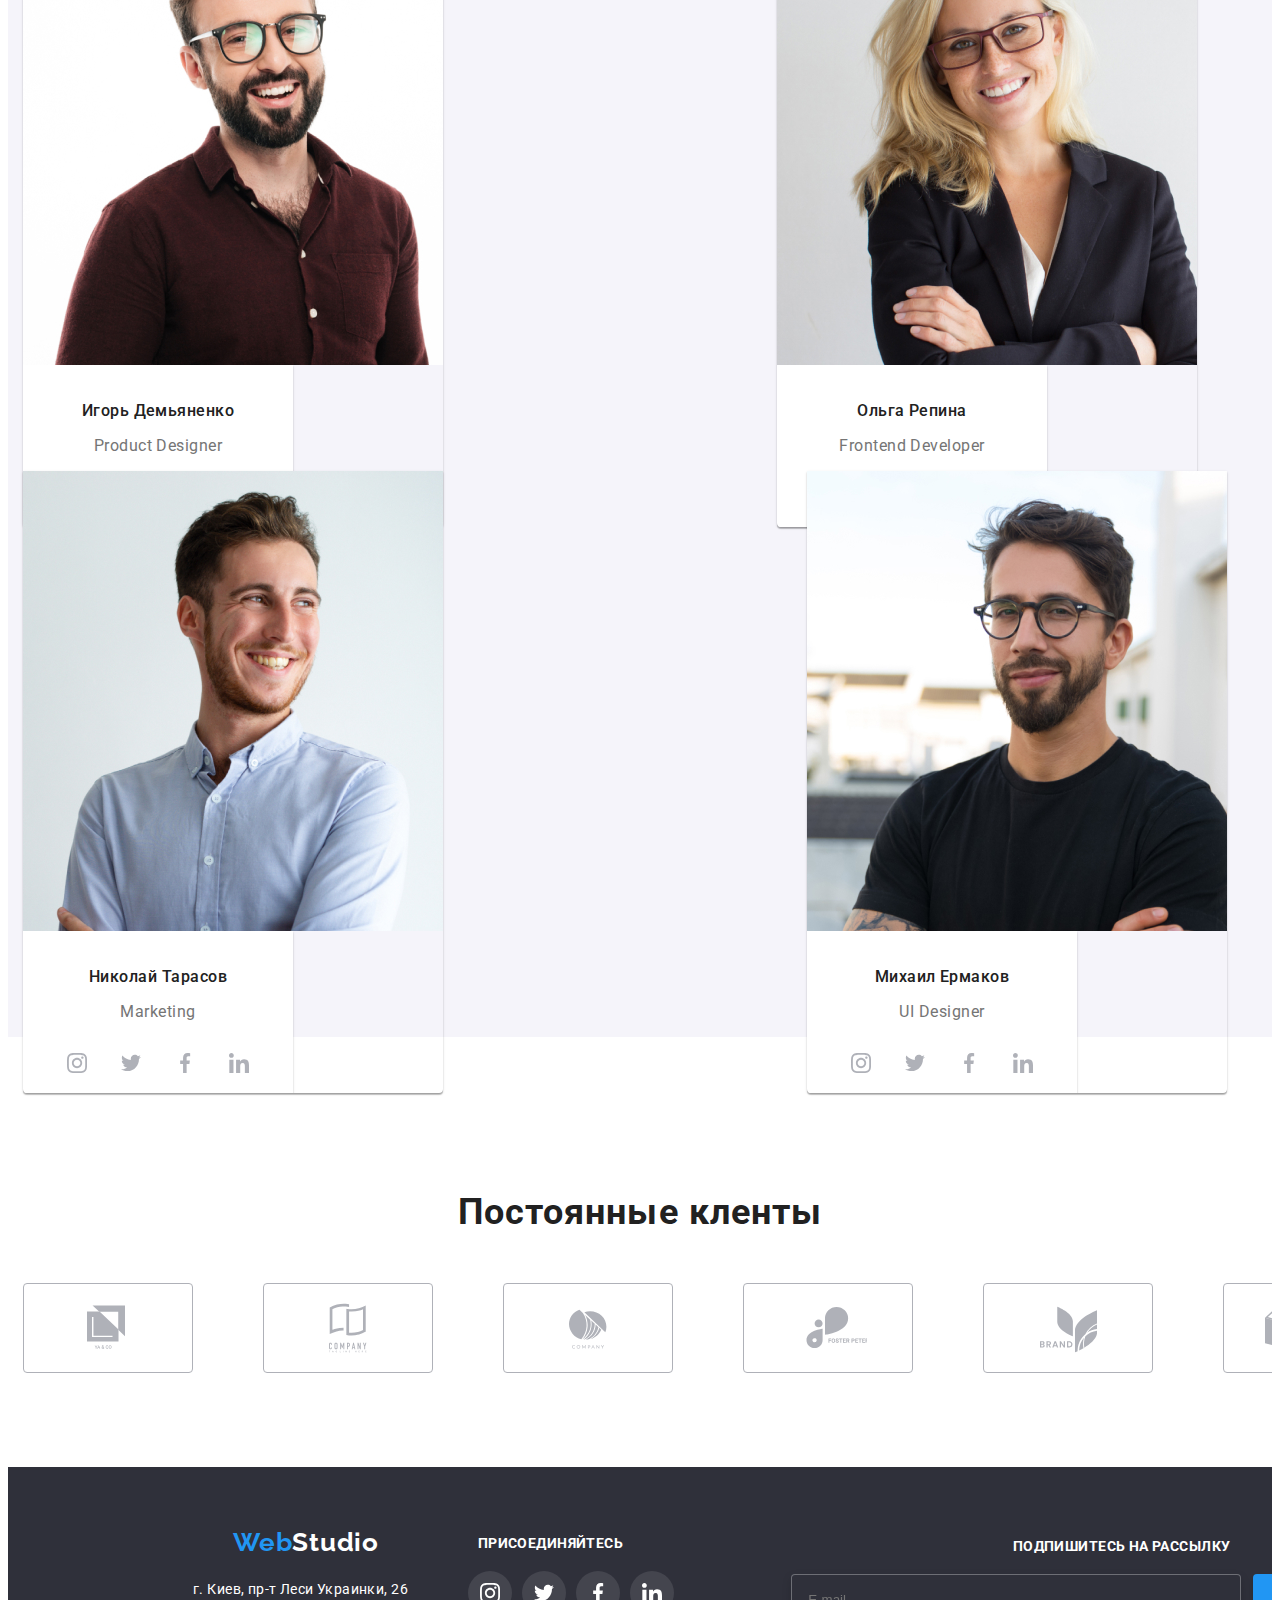
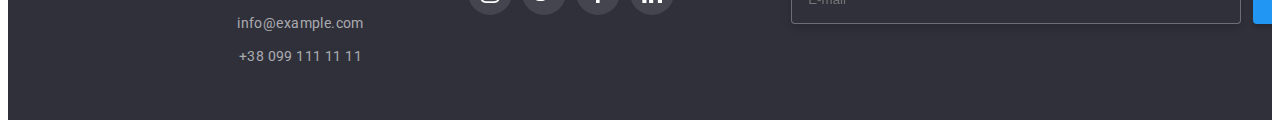
==== commit a924c821: "update" ====
--- a/index.html
+++ b/index.html
@@ -30,14 +30,14 @@
                     aria-controls="menu-container"
                     data-menu-button>
                     <svg
-                    width="40"
-                    height="40"
+                    height="20px"
+                    width="20px"
                     aria-label="Переключатель мобильного меню">
                
                    
                         
                     
-                        <use class="icon-cross" href="./img/svg/close-black.svg"></use>
+                        <use class="icon-cross" href="./img/svg/cross.svg"></use>
                         <use class="icon-menu" href="./img/svg/burger.svg"></use>
                     </svg>
                     
--- a/sass/main.css
+++ b/sass/main.css
@@ -56,20 +56,21 @@
 
 @media (min-width: 480px) {
   .container {
-    width: 480px;
+    min-width: 480px;
     padding-bottom: 60px;
   }
 }
 
 @media (min-width: 768px) {
   .container {
-    width: 768px;
+    min-width: 768px;
+    padding-bottom: 0;
   }
 }
 
 @media (min-width: 1200px) {
   .container {
-    width: 1200px;
+    min-width: 1200px;
     margin-left: auto;
     margin-right: auto;
     padding-right: 15px;
@@ -101,19 +102,19 @@
 
 @media (min-width: 480px) {
   .flex-container {
-    width: 480px;
+    min-width: 480px;
   }
 }
 
 @media (min-width: 768px) {
   .flex-container {
-    width: 768px;
+    min-width: 768px;
   }
 }
 
 @media (min-width: 1200px) {
   .flex-container {
-    width: 1200px;
+    min-width: 1200px;
     display: -webkit-box;
     display: -ms-flexbox;
     display: flex;
@@ -318,8 +319,14 @@
 
 @media (min-width: 480px) {
   .studio::before {
-    left: 195px;
     width: 62px;
+  }
+}
+
+@media (min-width: 768px) {
+  .studio::before {
+    left: 0;
+    width: 46.63px;
   }
 }
 
@@ -340,6 +347,12 @@
   background-color: #2196f3;
   border-radius: 2px;
   opacity: 1;
+}
+
+@media (max-width: 767px) {
+  .portfolio::before {
+    width: 76px;
+  }
 }
 
 @media (min-width: 1200px) {
@@ -369,7 +382,15 @@
 
 @media (min-width: 480px) {
   .portfolio-index::before {
-    left: 180px;
+    left: 100px;
+    width: 98px;
+  }
+}
+
+@media (min-width: 768px) {
+  .portfolio-index::before {
+    left: 0;
+    width: 76px;
   }
 }
 
@@ -395,7 +416,14 @@
 
 @media (min-width: 480px) {
   .blue::before {
-    left: 180px;
+    left: 98px;
+  }
+}
+
+@media (min-width: 768px) {
+  .blue::before {
+    left: 0;
+    width: 76.66px;
   }
 }
 
@@ -425,8 +453,14 @@
 
 @media (min-width: 480px) {
   .studio-blue::before {
-    left: 195px;
     width: 62px;
+  }
+}
+
+@media (min-width: 768px) {
+  .studio-blue::before {
+    left: 0;
+    width: 48px;
   }
 }
 
@@ -458,7 +492,14 @@
 
 @media (min-width: 480px) {
   .contact::before {
-    left: 185px;
+    left: 103px;
+  }
+}
+
+@media (min-width: 768px) {
+  .contact::before {
+    left: 0;
+    width: 67.42px;
   }
 }
 
@@ -481,8 +522,8 @@
   left: 50%;
   -webkit-transform: translate(-50%, -50%);
           transform: translate(-50%, -50%);
-  width: 1600px;
-  height: 1024px;
+  min-width: 1600px;
+  min-height: 1024px;
   background: rgba(0, 0, 0, 0.2);
 }
 
@@ -545,6 +586,7 @@
       -ms-flex-pack: center;
           justify-content: center;
   height: 80px;
+  border-bottom: 1px solid #ECECEC;
 }
 
 @media (min-width: 480px) {
@@ -583,6 +625,12 @@
   margin-right: 0;
 }
 
+@media (min-width: 768px) {
+  .webstudio {
+    margin-left: 0;
+  }
+}
+
 @media (min-width: 1200px) {
   .webstudio {
     margin-left: 100px;
@@ -596,7 +644,15 @@
 
 @media (max-width: 767px) {
   .portfolio-contacts {
-    display: block;
+    min-width: 294px;
+    min-height: 48px;
+    display: -webkit-inline-box;
+    display: -ms-inline-flexbox;
+    display: inline-flex;
+    -webkit-box-orient: vertical;
+    -webkit-box-direction: normal;
+        -ms-flex-direction: column;
+            flex-direction: column;
   }
 }
 
@@ -618,6 +674,13 @@
         -ms-flex-align: baseline;
             align-items: baseline;
     margin-left: 90px;
+  }
+}
+
+@media (min-width: 480px) {
+  .portfolio-contacts .item:not(:last-child) {
+    margin-right: 0;
+    margin-bottom: 40px;
   }
 }
 
@@ -719,10 +782,19 @@
   letter-spacing: 0.02em;
 }
 
-@media (max-width: 767px) {
+@media (min-width: 480px) {
   .link-portfolio {
-    padding-bottom: 12px;
-    margin-bottom: 40px;
+    font-family: Roboto;
+    font-style: normal;
+    font-weight: 500;
+    font-size: 18px;
+    line-height: 21px;
+    /* identical to box height */
+    text-align: center;
+    letter-spacing: 0.02em;
+    padding-top: 8px;
+    padding-bottom: 8px;
+    color: #212121;
   }
 }
 
@@ -730,13 +802,13 @@
   .link-portfolio {
     padding-top: 32px;
     padding-bottom: 32px;
-  }
-}
-
-@media (min-width: 480px) {
-  .link-portfolio {
-    font-size: 18px;
-    line-height: 21,09px;
+    font-family: Roboto;
+    font-style: normal;
+    font-weight: 500;
+    font-size: 14px;
+    line-height: 16px;
+    letter-spacing: 0.02em;
+    color: #212121;
   }
 }
 
@@ -756,14 +828,23 @@
 
 @media (min-width: 480px) {
   .contacts {
-    display: block;
+    display: -webkit-box;
+    display: -ms-flexbox;
+    display: flex;
+    -webkit-box-orient: vertical;
+    -webkit-box-direction: normal;
+        -ms-flex-direction: column;
+            flex-direction: column;
+    -webkit-box-align: center;
+        -ms-flex-align: center;
+            align-items: center;
   }
 }
 
 @media (min-width: 768px) {
   .contacts {
     display: block;
-    margin-left: auto;
+    margin-left: 84px;
   }
 }
 
@@ -795,6 +876,19 @@
 }
 
 @media (min-width: 480px) {
+  .link-mail {
+    font-family: Roboto;
+    font-style: normal;
+    font-weight: 500;
+    font-size: 18px;
+    line-height: 21px;
+    /* identical to box height */
+    letter-spacing: 0.02em;
+    color: #757575;
+  }
+}
+
+@media (min-width: 768px) {
   .link-mail {
     font-size: 12px;
     line-height: 14px;
@@ -804,16 +898,6 @@
   }
 }
 
-@media (min-width: 768px) {
-  .link-mail {
-    font-size: 12px;
-    line-height: 14px;
-    padding-top: 21px;
-    margin-left: 0;
-    display: block;
-  }
-}
-
 @media (min-width: 1200px) {
   .link-mail {
     font-size: 14px;
@@ -836,7 +920,18 @@
   width: 16px;
   height: 12px;
   fill: #757575;
-  margin-right: 10px;
+}
+
+@media (min-width: 768px) {
+  .envelope {
+    margin-right: 0;
+  }
+}
+
+@media (min-width: 1200px) {
+  .envelope {
+    margin-right: 10px;
+  }
 }
 
 .link-mail:hover {
@@ -877,12 +972,15 @@
 
 @media (min-width: 480px) {
   .contacts-phone {
-    font-size: 12px;
-    line-height: 14px;
-    margin-top: 10px;
-    margin-left: 0;
-    margin-bottom: 21px;
-    display: block;
+    margin-top: 16px;
+    font-family: Roboto;
+    font-style: normal;
+    font-weight: 500;
+    font-size: 18px;
+    line-height: 21px;
+    /* identical to box height */
+    letter-spacing: 0.02em;
+    color: #757575;
   }
 }
 
@@ -937,6 +1035,11 @@
 
 .header > .container {
   min-height: 80px;
+  padding-bottom: 0;
+}
+
+.icon-cross {
+  fill: red;
 }
 
 .hero {
@@ -997,12 +1100,14 @@
 @media (min-width: 480px) {
   .overlay {
     min-width: 480px;
+    min-height: 400px;
   }
 }
 
 @media (min-width: 768px) {
   .overlay {
     min-width: 768px;
+    min-height: 400px;
   }
 }
 
@@ -1270,15 +1375,15 @@
 
 @media (min-width: 480px) {
   .flex-element {
-    min-width: 450px;
-    min-height: 226px;
+    width: 450px;
+    height: 226px;
   }
 }
 
 @media (min-width: 768px) {
   .flex-element {
-    min-width: 354px;
-    min-height: 251px;
+    width: 354px;
+    height: 251px;
     margin: 15px;
   }
 }
@@ -1408,6 +1513,14 @@
   }
 }
 
+@media (min-width: 480px) {
+  .team-container {
+    margin-left: auto;
+    margin-right: auto;
+    margin-top: 0;
+  }
+}
+
 @media (min-width: 1200px) {
   .team-container {
     margin-left: auto;
@@ -1451,14 +1564,15 @@
 
 @media (min-width: 480px) {
   .item-team {
-    width: 450px;
+    min-width: 450px;
     margin-bottom: 30px;
+    margin-right: 0;
   }
 }
 
 @media (min-width: 768px) {
   .item-team {
-    width: 50%;
+    width: 354px;
     height: 536px;
   }
 }
@@ -1473,6 +1587,7 @@
 @media (min-width: 480px) {
   .item-team:nth-last-child(4n+1) {
     margin-bottom: 0;
+    margin-right: 0;
   }
 }
 
@@ -1526,8 +1641,8 @@
 
 @media (min-width: 480px) {
   .card {
-    width: 420px;
-    height: 622px;
+    min-width: 420px;
+    min-height: 622px;
   }
 }
 
@@ -1551,8 +1666,8 @@
 
 @media (min-width: 480px) {
   .card-image {
-    width: 450px;
-    height: 460px;
+    min-width: 450px;
+    min-height: 460px;
   }
 }
 
@@ -1685,10 +1800,6 @@
 }
 
 /* клиенты */
-.clients {
-  padding-top: 60px;
-}
-
 @media (min-width: 480px) {
   .clients {
     min-width: 450px;
@@ -1702,9 +1813,9 @@
   .clients {
     min-width: 768px;
     min-height: 273px;
-    margin-bottom: 130px;
     margin-right: auto;
     margin-left: auto;
+    padding-bottom: 30px;
   }
 }
 
@@ -1714,6 +1825,8 @@
     min-width: 1170px;
     margin-left: 0;
     margin-bottom: 0;
+    padding-top: 94px;
+    padding-bottom: 94px;
     display: -webkit-box;
     display: -ms-flexbox;
     display: flex;
@@ -1817,8 +1930,8 @@
 
 @media (min-width: 480px) {
   .clients-link {
-    width: 210;
-    height: 90px;
+    min-width: 210;
+    min-height: 90px;
     margin-right: 30px;
   }
 }
@@ -1852,7 +1965,7 @@
 
 @media (min-width: 480px) {
   .list-element {
-    width: 210px;
+    min-width: 210px;
     margin-bottom: 30px;
   }
 }
@@ -1870,6 +1983,7 @@
     width: 270px;
     margin-left: 15px;
     margin-right: 15px;
+    margin-bottom: 0;
   }
 }
 
@@ -1937,6 +2051,7 @@
 }
 
 .clietns-title-clients {
+  padding-top: 60px;
   padding-bottom: 50px;
   margin: 0;
 }
@@ -1949,14 +2064,14 @@
 
 @media (min-width: 480px) {
   .footer-section {
-    min-height: 663px;
-    padding-bottom: 60px;
+    min-height: 603px;
   }
 }
 
 @media (min-width: 768px) {
   .footer-section {
     min-height: 463px;
+    padding-bottom: 60px;
   }
 }
 
@@ -1978,7 +2093,9 @@
 @media (min-width: 480px) {
   .footer {
     min-width: 480px;
-    display: block;
+    display: -webkit-box;
+    display: -ms-flexbox;
+    display: flex;
     -webkit-box-orient: vertical;
     -webkit-box-direction: normal;
         -ms-flex-direction: column;
@@ -2034,21 +2151,21 @@
 
 @media (min-width: 480px) {
   .footer-portfolio {
-    width: 480px;
+    min-width: 480px;
   }
 }
 
 @media (min-width: 768px) {
   .footer-portfolio {
-    width: 768px;
-    height: 463px;
+    min-width: 768px;
+    min-height: 463px;
   }
 }
 
 @media (min-width: 1200px) {
   .footer-portfolio {
     padding-top: 60px;
-    width: 1230px;
+    min-width: 1230px;
   }
 }
 
@@ -2082,9 +2199,35 @@
   padding-bottom: 52px;
 }
 
+@media (min-width: 480px) {
+  .footer-address {
+    display: -webkit-box;
+    display: -ms-flexbox;
+    display: flex;
+    -webkit-box-orient: vertical;
+    -webkit-box-direction: normal;
+        -ms-flex-direction: column;
+            flex-direction: column;
+    -webkit-box-align: center;
+        -ms-flex-align: center;
+            align-items: center;
+  }
+}
+
 @media (min-width: 768px) {
   .address {
-    display: block;
+    display: -webkit-box;
+    display: -ms-flexbox;
+    display: flex;
+    min-width: 232px;
+    height: 79px;
+    -webkit-box-orient: vertical;
+    -webkit-box-direction: normal;
+        -ms-flex-direction: column;
+            flex-direction: column;
+    -webkit-box-align: center;
+        -ms-flex-align: center;
+            align-items: center;
   }
 }
 
@@ -2150,11 +2293,11 @@
 
 @media (min-width: 480px) {
   .address-contacts-mail {
-    padding-left: 170px;
-  }
-}
-
-@media (max-width: 1199px) {
+    padding-left: 0;
+  }
+}
+
+@media (min-width: 768px) {
   .address-contacts-mail {
     padding-left: 120px;
   }
@@ -2182,30 +2325,31 @@
 
 @media (min-width: 480px) {
   .address-contacts-phone {
-    padding-left: 170px;
-  }
-}
-
-@media (max-width: 1199px) {
-  .address-contacts-phone {
-    padding-left: 120px;
-  }
-}
-
-@media (min-width: 1200px) {
+    padding-left: 0;
+  }
+}
+
+@media (min-width: 768px) {
   .address-contacts-phone {
     padding-left: 0;
   }
 }
 
+@media (min-width: 1200px) {
+  .address-contacts-phone {
+    padding-left: 0;
+  }
+}
+
 @media (min-width: 480px) {
   .footer-webstudio-link {
-    padding-left: 163px;
-    padding-right: 163px;
-  }
-}
-
-@media (max-width: 1199px) {
+    padding: 0;
+    padding-left: 0;
+    margin-left: 40px;
+  }
+}
+
+@media (min-width: 768px) {
   .footer-webstudio-link {
     padding-left: 115px;
   }
@@ -2220,9 +2364,9 @@
 
 @media (min-width: 480px) {
   .address-span p {
-    padding-left: 124px;
-    padding-right: 124px;
-    padding-top: 20px;
+    padding-left: 0;
+    padding-right: 0;
+    padding-top: 0;
   }
 }
 
@@ -2247,7 +2391,13 @@
 /* join */
 @media (min-width: 480px) {
   .join {
-    display: block;
+    display: -webkit-box;
+    display: -ms-flexbox;
+    display: flex;
+    -webkit-box-orient: vertical;
+    -webkit-box-direction: normal;
+        -ms-flex-direction: column;
+            flex-direction: column;
   }
 }
 
@@ -2325,8 +2475,11 @@
 
 @media (min-width: 480px) {
   .footer-joinup-title {
-    padding-left: 170px;
-    padding-top: 60px;
+    padding-left: 0;
+    -ms-flex-item-align: center;
+        -ms-grid-row-align: center;
+        align-self: center;
+    padding-top: 0;
   }
 }
 
@@ -2478,8 +2631,24 @@
 }
 
 @media (min-width: 480px) {
+  .footer-input {
+    width: 450px;
+    height: 50px;
+    margin-left: 0;
+  }
+}
+
+@media (min-width: 768px) {
+  .footer-input {
+    width: 450px;
+    height: 50px;
+    margin-left: 0;
+  }
+}
+
+@media (min-width: 480px) {
   .telegram-title {
-    padding-left: 130px;
+    padding-left: 0;
   }
 }
 
@@ -2507,6 +2676,18 @@
   margin-bottom: 0;
 }
 
+@media (min-width: 480px) {
+  .telegram-networks-item {
+    display: -webkit-box;
+    display: -ms-flexbox;
+    display: flex;
+    -webkit-box-orient: vertical;
+    -webkit-box-direction: normal;
+        -ms-flex-direction: column;
+            flex-direction: column;
+  }
+}
+
 @media (min-width: 768px) {
   .telegram-networks-item {
     display: block;
@@ -2534,9 +2715,14 @@
     display: -webkit-inline-box;
     display: -ms-inline-flexbox;
     display: inline-flex;
-    -ms-flex-wrap: wrap;
-        flex-wrap: wrap;
-    padding-left: 80px;
+    -webkit-box-orient: vertical;
+    -webkit-box-direction: normal;
+        -ms-flex-direction: column;
+            flex-direction: column;
+    -webkit-box-align: center;
+        -ms-flex-align: center;
+            align-items: center;
+    padding-left: 0;
   }
 }
 
@@ -2554,6 +2740,7 @@
     -webkit-box-direction: normal;
         -ms-flex-flow: column;
             flex-flow: column;
+    padding-left: 0;
   }
 }
 
@@ -2601,9 +2788,10 @@
 
 @media (max-width: 1199px) {
   .telegram-button {
-    margin-left: 55px;
+    margin: 0;
+    margin-left: auto;
+    margin-right: auto;
     margin-top: 20px;
-    margin-bottom: 60px;
   }
 }
 
@@ -2711,6 +2899,10 @@
     display: -webkit-box;
     display: -ms-flexbox;
     display: flex;
+    padding-top: 60px;
+    padding-bottom: 30px;
+    margin-bottom: 0;
+    margin-top: 0;
   }
 }
 
@@ -2995,6 +3187,12 @@
   color: #757575;
 }
 
+@media (min-width: 768px) {
+  .textarea-span {
+    top: 275px;
+  }
+}
+
 .form {
   width: 528px;
   height: 581px;
@@ -3006,6 +3204,24 @@
   padding-bottom: 40px;
 }
 
+@media (min-width: 768px) {
+  .form {
+    width: 450px;
+    height: 609px;
+    display: -webkit-box;
+    display: -ms-flexbox;
+    display: flex;
+    -webkit-box-orient: vertical;
+    -webkit-box-direction: normal;
+        -ms-flex-flow: column;
+            flex-flow: column;
+    -webkit-box-align: center;
+        -ms-flex-align: center;
+            align-items: center;
+    padding: 0;
+  }
+}
+
 .form-label-span {
   position: absolute;
   top: 0;
@@ -3025,6 +3241,15 @@
   margin-bottom: 22px;
   width: 448px;
   height: 23px;
+}
+
+@media (min-width: 768px) {
+  .form-title {
+    width: 370px;
+    height: 60px;
+    margin-bottom: 12px;
+    margin-top: 40px;
+  }
 }
 
 .form-field {
@@ -3317,10 +3542,15 @@
   padding: 0;
   border: none;
   background-color: transparent;
-  outline: 2px solid blue;
+  width: 24px;
+  height: 16px;
+  margin-top: 22px;
   position: absolute;
   top: 10px;
-  right: -20px;
+  right: 0;
+  background-image: url(/img/svg/burger.svg);
+  background-repeat: no-repeat;
+  background-size: cover;
 }
 
 @media screen and (min-width: 768px) {
@@ -3333,8 +3563,17 @@
   display: none;
 }
 
-.menu-button.is-open .icon-cross {
+.menu-button.is-open {
   display: block;
+  background-image: url(/img/svg/cross.svg);
+  background-repeat: no-repeat;
+  background-size: contain;
+  width: 24px;
+  height: 16px;
+}
+
+.menu-button:hover {
+  fill: var(#2196f3);
 }
 
 .menu-button.is-open .icon-menu {
@@ -3368,13 +3607,24 @@
     display: none;
   }
   .menu-container.is-open {
-    display: block;
+    display: -webkit-box;
+    display: -ms-flexbox;
+    display: flex;
+    -webkit-box-orient: vertical;
+    -webkit-box-direction: normal;
+        -ms-flex-flow: column;
+            flex-flow: column;
+    -webkit-box-align: center;
+        -ms-flex-align: center;
+            align-items: center;
+    -webkit-box-pack: space-evenly;
+        -ms-flex-pack: space-evenly;
+            justify-content: space-evenly;
     position: absolute;
-    top: 20px;
+    top: 80px;
     left: 0;
     width: 100%;
-    height: 453px;
-    width: 480px;
+    min-height: 453px;
     background: #FFFFFF;
     -webkit-box-shadow: 0px 4px 8px rgba(0, 0, 0, 0.04), 0px 2px 4px rgba(0, 0, 0, 0.08), 0px 1px 3px rgba(0, 0, 0, 0.16);
             box-shadow: 0px 4px 8px rgba(0, 0, 0, 0.04), 0px 2px 4px rgba(0, 0, 0, 0.08), 0px 1px 3px rgba(0, 0, 0, 0.16);
